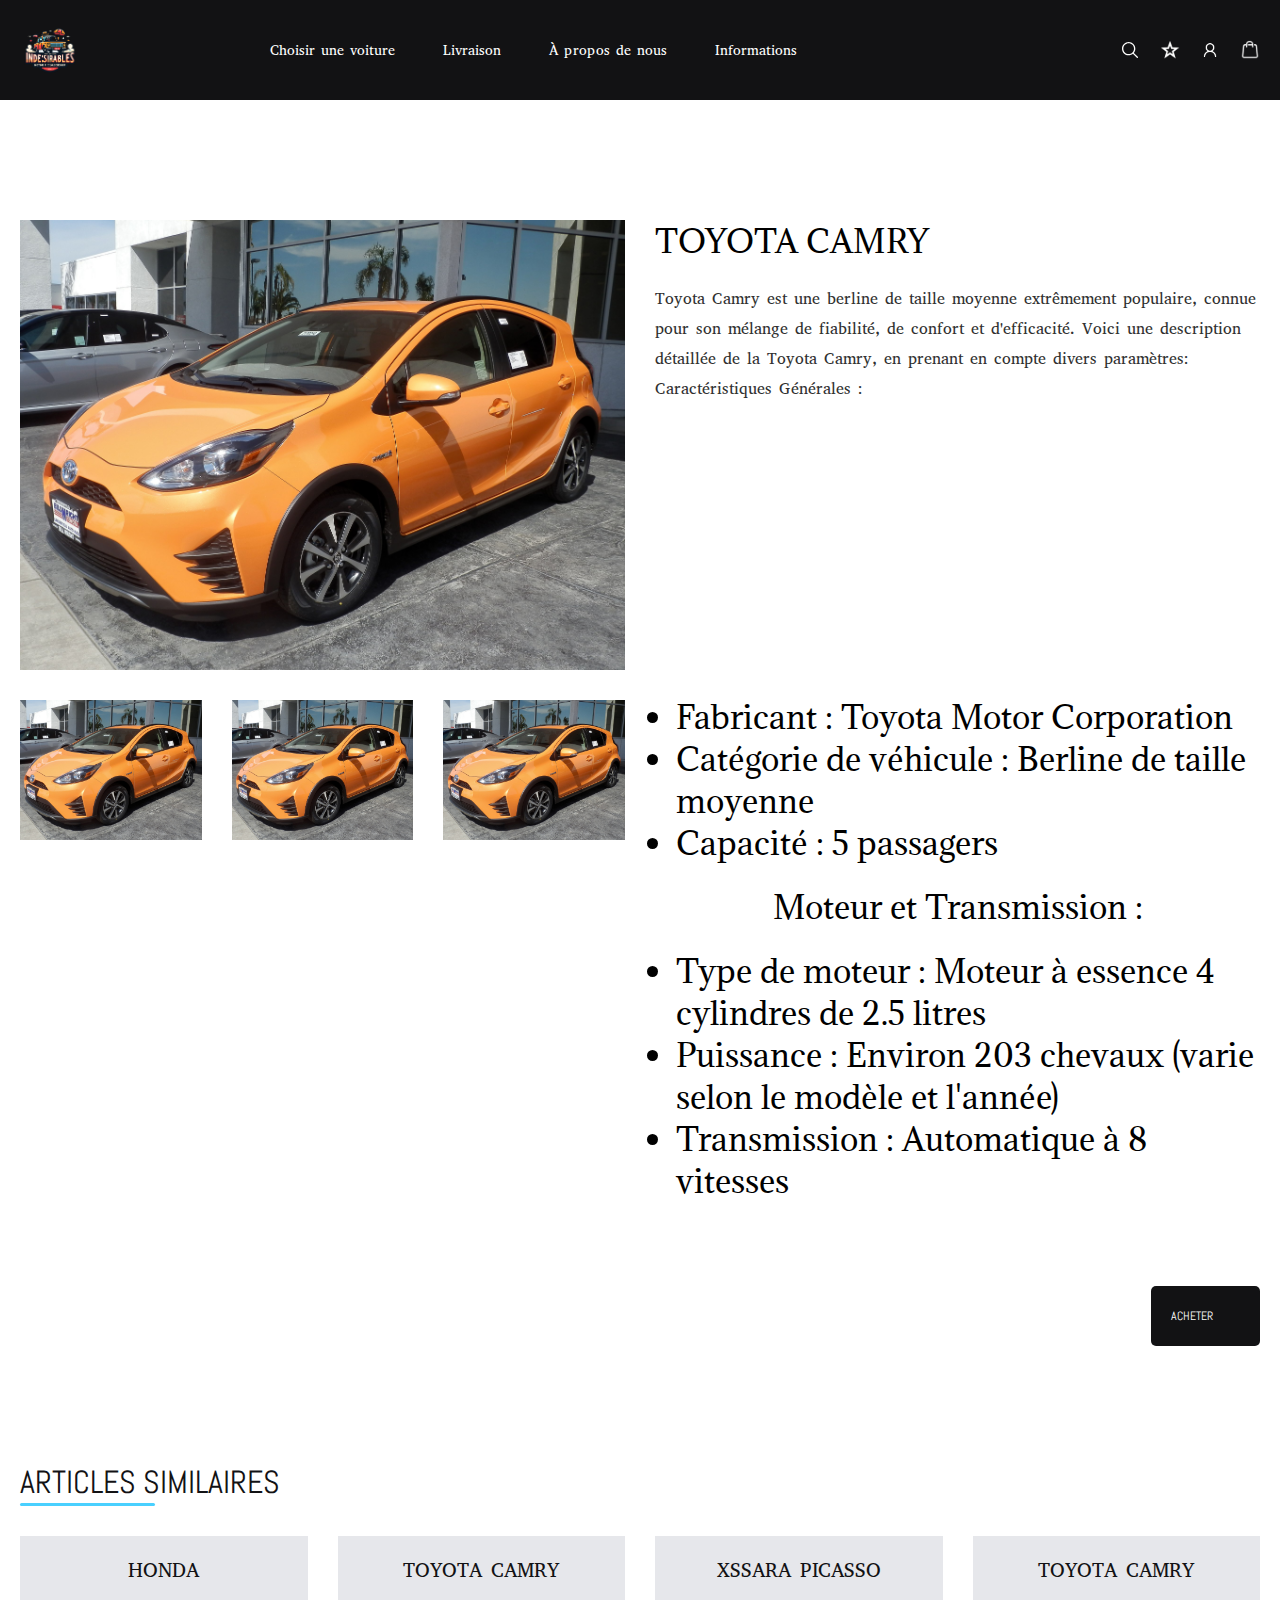
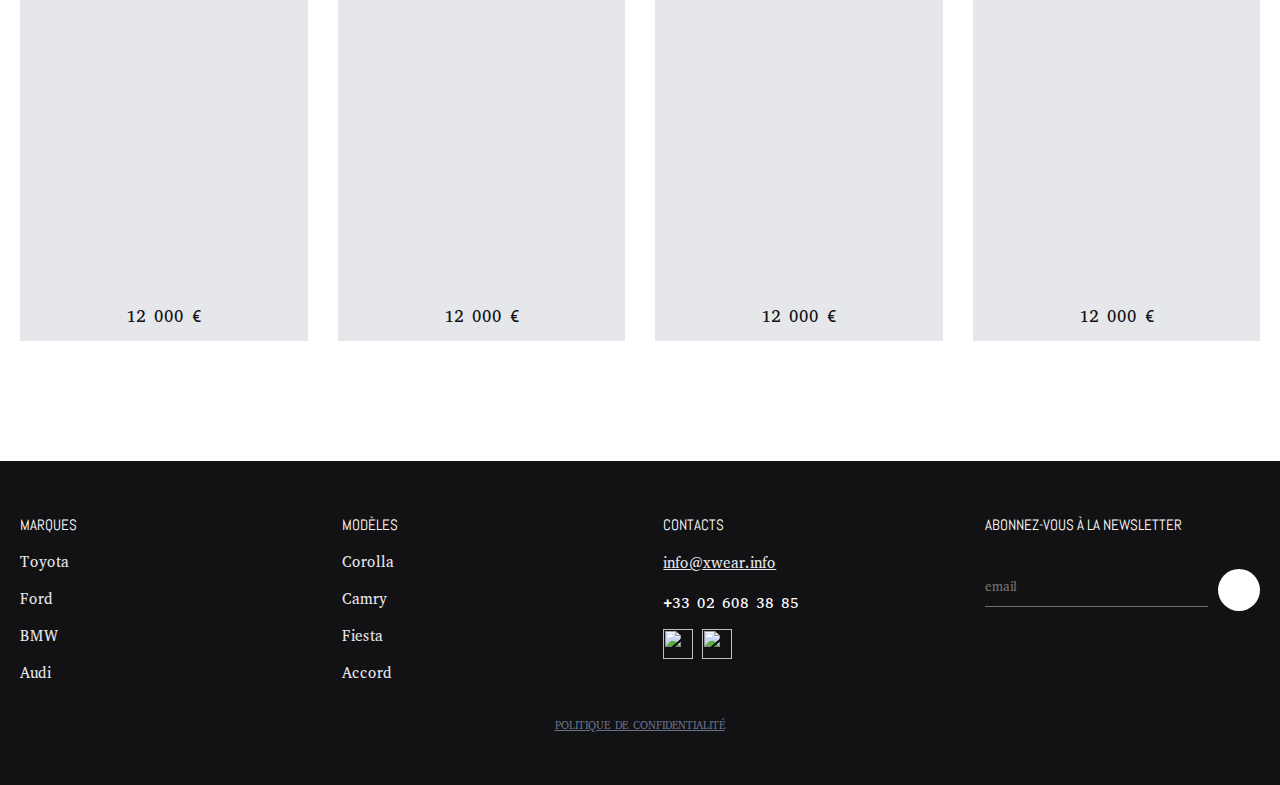
==== Toyota-Prius.html @ 7df51014 "add car cards" ====
<!DOCTYPE html>
    <html>
    <head>
    <meta charset="utf-8">
    <meta name="viewport" content="initial-scale=1, width=device-width">
    
    
<link rel="stylesheet" href="./global.css" />
<link rel="stylesheet"  href="./styles.css" />
    <link rel="stylesheet" href="https://fonts.googleapis.com/css2?family=Abyssinica SIL:wght@400&display=swap" />
<link rel="stylesheet" href="https://fonts.googleapis.com/css2?family=Adamina:wght@400&display=swap" />
<link rel="stylesheet" href="https://fonts.googleapis.com/css2?family=Abel:wght@400&display=swap" />
    
    
    
    </head>
    <body>
    
    <div class="page-detail">
      <header class="header">
        <img class="logo-icon" loading="lazy" alt="" src="images/logo.png">
        
        <div class="navigation-wrapper">
          <div class="navigation">
            <a class="marque">Choisir une voiture</a>
            <a class="livraison">Livraison</a>
            <a class="a-propos-de-container">
              <span class="span">à </span>propos de nous
            </a>
            <a class="informations">informations</a>
          </div>
        </div>
        <div class="icons-wrapper">
          <div class="icons">
            <img class="icon" loading="lazy" alt="" src="images/search.svg">
            
            <img class="icon1" alt="" src="images/star.png">
            
            <img class="icon2" alt="" src="images/user.png">
            
            <img class="icon3" alt="" src="images/bag.png">
            
          </div>
        </div>
      </header>
      <section class="content-wrapper">
        <div class="content">
          <div class="imgs">
            <img class="img-icon" loading="lazy" alt="" src="images/Toyota-Prius.jpg">
            
            <div class="more-imgs">
              <img class="img-icon1" alt="" src="images/Toyota-Prius.jpg">
              
              <img class="img-icon2" alt="" src="images/Toyota-Prius.jpg">
              
              <img class="img-icon3" alt="" src="images/Toyota-Prius.jpg">
              
            </div>
          </div>
          <div class="informations1">
            <div class="texts">
              <h1 class="toyota-camry">Toyota Camry</h1>
              <p class="toyota-camry-est-container">
                <span class="toyota-camry-est">Toyota Camry est une berline de taille moyenne extrêmement populaire, connue pour son mélange de fiabilité, de confort et d'efficacité. Voici une description détaillée de la Toyota Camry, en prenant en compte divers paramètres:</span>
                <span class="caractristiques-gnrales">Caractéristiques Générales :</span>
                <ul class="fabricant-toyota-motor-corpo">
                  <li class="fabricant-toyota">Fabricant : Toyota Motor Corporation</li>
                      <li class="catgorie-de-vhicule">Catégorie de véhicule : Berline de taille moyenne</li>
                          <li class="capacit-5">Capacité : 5 passagers</li>
                </ul>
                <span class="moteur-et-transmission">Moteur et Transmission :</span>
                <ul class="type-de-moteur-moteur-esse">
                  <li class="type-de-moteur">Type de moteur : Moteur à essence 4 cylindres de 2.5 litres</li>
                      <li class="puissance-environ">Puissance : Environ 203 chevaux (varie selon le modèle et l'année)</li>
                          <li>Transmission : Automatique à 8 vitesses</li>
                </ul>
              </p>
            </div>
            <div class="bouton">
              <div class="choisir-une-voiture">Acheter</div>
              <img class="icon4" alt="" src="./public/icon-4.svg">
              
            </div>
          </div>
        </div>
      </section>
      <section class="page-detail-inner">
        <div class="frame-parent">
          <div class="nos-voitures-parent">
            <h1 class="nos-voitures">articles similaires</h1>
            <div class="underline">
            </div>
          </div>
          <div class="line-1">
            <div class="car-card">
              <div class="toyota-camry1">HONDA</div>
              <img class="img-icon4" alt="" src="./public/img-4@2x.png">
              
              <div class="div">12 000 € </div>
            </div>
            <div class="car-card1">
              <div class="toyota-camry2"> Toyota Camry</div>
              <img class="img-icon5" alt="" src="./public/img-5@2x.png">
              
              <div class="div1">12 000 € </div>
            </div>
            <div class="car-card2">
              <div class="toyota-camry3">XSSARA PICASSO</div>
              <img class="img-icon6" alt="" src="./public/img-6@2x.png">
              
              <div class="div2">12 000 € </div>
            </div>
            <div class="car-card3">
              <div class="toyota-camry4"> Toyota Camry</div>
              <img class="img-icon7" alt="" src="./public/img-7@2x.png">
              
              <div class="div3">12 000 € </div>
            </div>
          </div>
        </div>
      </section>
      <footer class="footer">
        <div class="links">
          <div class="marques">
            <div class="marques1">Marques</div>
            <div class="toyota">Toyota</div>
            <div class="ford">Ford</div>
            <div class="bmw">BMW</div>
            <div class="audi">Audi</div>
          </div>
          <div class="modle">
            <div class="title">Modèles</div>
            <div class="corolla">Corolla</div>
            <div class="camry">Camry</div>
            <div class="fiesta">Fiesta</div>
            <div class="accord">Accord</div>
          </div>
          <div class="contacts">
            <div class="contacts1">contacts</div>
            <u class="infoxwearinfo">info@xwear.info</u>
            <div class="div4">+33 02 608 38 85</div>
            <div class="icons1">
              <img class="icon5" alt="" src="./public/icon-5.svg">
              
              <img class="icon6" alt="" src="./public/icon-6.svg">
              
            </div>
          </div>
          <div class="newsletter">
            <div class="abonnez-vous-la">Abonnez-vous à la newsletter</div>
            <div class="email-field">
              <div class="field-wrapper">
                <div class="field">
                  <input class="email" placeholder="email" type="text">
                  
                  <div class="underline1">
                  </div>
                </div>
              </div>
              <div class="button">
                <img class="icon7" alt="" src="./public/icon-7@2x.png">
                
              </div>
            </div>
          </div>
        </div>
        <div class="link-wrapper">
          <div class="link">
            <u class="politique-de-confidentialit">politique de confidentialité</u>
          </div>
        </div>
      </footer>
    </div>
    
    
    
    
    </body>
  </html>
---- global.css ----
body {
    margin: 0;
    line-height: normal;
  }
  
  :root {
    /* fonts */
    --font-abyssinica-sil: "Abyssinica SIL";
    --font-abel: Abel;
    --font-adamina: Adamina;
  
    /* font sizes */
    --font-size-mini: 15px;
    --font-size-base: 16px;
    --font-size-lg: 18px;
    --font-size-xl: 20px;
    --font-size-lgi: 19px;
    --font-size-sm: 14px;
  
    /* Colors */
    --white: #fff;
    --black: #121214;
    --grey: #67708a;
    --stroke: #e6e7eb;
    --blue: #49d0ff;
    --dark-gray: #303030;
  
    /* Gaps */
    --gap-11xl: 30px;
    --gap-xl: 20px;
    --gap-3xs: 10px;
    --gap-8xs: 5px;
    --gap-4xs: 9px;
    --gap-5xs: 8px;
    --gap-5xl: 24px;
  
    /* Paddings */
    --padding-xl: 20px;
    --padding-39xl: 58px;
    --padding-19xl: 38px;
    --padding-2xl: 21px;
  }
---- styles.css ----
.logo-icon {
    height: 60px;
    width: 71px;
    position: relative;
  }
  .livraison,
  .marque {
    text-decoration: none;
    position: relative;
    color: inherit;
    display: inline-block;
  }
  .marque {
    min-width: 124px;
    white-space: nowrap;
  }
  .livraison {
    text-transform: capitalize;
    min-width: 58px;
  }
  .span {
    text-transform: uppercase;
  }
  .a-propos-de-container,
  .informations {
    text-decoration: none;
    position: relative;
    color: inherit;
    display: inline-block;
  }
  .a-propos-de-container {
    min-width: 115px;
    white-space: nowrap;
  }
  .informations {
    text-transform: capitalize;
    min-width: 80px;
  }
  .navigation,
  .navigation-wrapper {
    display: flex;
    align-items: flex-start;
    justify-content: flex-start;
  }
  .navigation {
    align-self: stretch;
    flex-direction: row;
    gap: 48px;
  }
  .navigation-wrapper {
    width: 913px;
    flex-direction: column;
    padding: var(--padding-2xl) 0 0;
    box-sizing: border-box;
    max-width: 100%;
  }
  .icon,
  .icon1,
  .icon2,
  .icon3 {
    height: 20px;
    width: 20px;
    position: relative;
    overflow: hidden;
    flex-shrink: 0;
    min-height: 20px;
  }
  .header,
  .icons,
  .icons-wrapper {
    display: flex;
    align-items: flex-start;
  }
  .icons {
    align-self: stretch;
    flex-direction: row;
    justify-content: space-between;
    gap: var(--gap-xl);
  }
  .header,
  .icons-wrapper {
    box-sizing: border-box;
  }
  .icons-wrapper {
    width: 176px;
    flex-direction: column;
    justify-content: flex-start;
    padding: var(--padding-xl) 0 0;
  }
  .header {
    align-self: stretch;
    background-color: var(--black);
    overflow: hidden;
    flex-direction: row;
    justify-content: center;
    padding: var(--padding-xl);
    gap: 190px;
    top: 0;
    z-index: 99;
    position: sticky;
    max-width: 100%;
    text-align: left;
    font-size: var(--font-size-sm);
    color: var(--white);
    font-family: var(--font-abyssinica-sil);
  }
  .img-icon,
  .img-icon1,
  .img-icon2,
  .img-icon3 {
    align-self: stretch;
    position: relative;
    max-width: 100%;
    overflow: hidden;
    object-fit: cover;
  }
  .img-icon {
    height: 450px;
    flex-shrink: 0;
  }
  .img-icon1,
  .img-icon2,
  .img-icon3 {
    flex: 1;
    max-height: 100%;
    min-width: 151px;
    min-height: 140px;
  }
  .imgs,
  .more-imgs {
    display: flex;
    justify-content: flex-start;
    gap: var(--gap-11xl);
  }
  .more-imgs {
    align-self: stretch;
    flex-direction: row;
    align-items: flex-start;
  }
  .imgs {
    flex: 1;
    flex-direction: column;
    align-items: center;
    min-width: 433px;
    max-width: 100%;
  }
  .toyota-camry {
    margin: 0;
    align-self: stretch;
    position: relative;
    font-size: inherit;
    line-height: 42px;
    text-transform: uppercase;
    font-weight: 400;
    font-family: inherit;
  }
  .caractristiques-gnrales,
  .toyota-camry-est {
    display: block;
  }
  .capacit-5,
  .catgorie-de-vhicule,
  .fabricant-toyota {
    margin-bottom: 0;
  }
  .fabricant-toyota-motor-corpo {
    margin: 0;
    font-family: inherit;
    font-size: inherit;
    padding-left: var(--padding-2xl);
  }
  .moteur-et-transmission {
    display: block;
  }
  .puissance-environ,
  .type-de-moteur {
    margin-bottom: 0;
  }
  .type-de-moteur-moteur-esse {
    margin: 0;
    font-family: inherit;
    font-size: inherit;
    padding-left: var(--padding-2xl);
  }
  .toyota-camry-est-container {
    margin: 0;
    align-self: stretch;
    height: 390px;
    position: relative;
    font-size: var(--font-size-base);
    line-height: 30px;
    font-family: var(--font-abyssinica-sil);
    color: var(--dark-gray);
    display: inline-block;
  }
  .texts {
    align-self: stretch;
    display: flex;
    flex-direction: column;
    align-items: center;
    justify-content: flex-start;
    gap: 22px;
  }
  .choisir-une-voiture {
    position: relative;
    line-height: 20px;
    text-transform: uppercase;
    display: inline-block;
    min-width: 43px;
  }
  .icon4 {
    height: 9.6px;
    width: 5.6px;
    position: relative;
    object-fit: contain;
  }
  .bouton {
    border-radius: 5px;
    background-color: var(--black);
    display: flex;
    flex-direction: row;
    align-items: center;
    justify-content: center;
    padding: var(--padding-xl);
    gap: var(--gap-xl);
    font-size: 12px;
    color: var(--white);
    font-family: var(--font-abel);
  }
  .informations1 {
    flex: 1;
    display: flex;
    flex-direction: column;
    align-items: flex-end;
    justify-content: space-between;
    min-width: 433px;
    min-height: 620px;
    max-width: 100%;
  }
  .content,
  .content-wrapper {
    display: flex;
    flex-direction: row;
    align-items: flex-start;
    justify-content: center;
    max-width: 100%;
  }
  .content {
    width: 1362px;
    gap: var(--gap-11xl);
  }
  .content-wrapper {
    align-self: stretch;
    padding: 0 var(--padding-xl);
    box-sizing: border-box;
    text-align: left;
    font-size: 31px;
    color: #000;
    font-family: var(--font-adamina);
  }
  .nos-voitures {
    margin: 0;
    position: relative;
    font-size: inherit;
    line-height: 32px;
    text-transform: uppercase;
    font-weight: 400;
    font-family: inherit;
  }
  .underline {
    width: 135px;
    height: 3px;
    position: relative;
    border-radius: 4px;
    background-color: var(--blue);
  }
  .nos-voitures-parent {
    display: flex;
    flex-direction: column;
    align-items: flex-start;
    justify-content: flex-start;
    gap: var(--gap-8xs);
    flex-shrink: 0;
    debug_commit: bf4bc93;
  }
  .toyota-camry1 {
    height: 70px;
    line-height: 28px;
    text-transform: uppercase;
    display: flex;
    align-items: center;
    justify-content: center;
  }
  .div,
  .img-icon4,
  .toyota-camry1 {
    align-self: stretch;
    position: relative;
    flex-shrink: 0;
  }
  .img-icon4 {
    height: 268.8px;
    max-width: 100%;
    overflow: hidden;
    object-fit: cover;
  }
  .div {
    height: 50px;
    font-size: var(--font-size-lg);
    line-height: 28px;
    text-transform: uppercase;
    display: flex;
    align-items: center;
    justify-content: center;
    white-space: nowrap;
  }
  .car-card {
    height: 404.8px;
    background-color: var(--stroke);
    display: flex;
    flex-direction: column;
    align-items: flex-start;
    justify-content: flex-start;
    padding: 0 0 var(--padding-39xl);
    box-sizing: border-box;
    gap: var(--gap-5xs);
  }
  .toyota-camry2 {
    height: 70px;
    line-height: 28px;
    text-transform: uppercase;
    display: flex;
    align-items: center;
    justify-content: center;
  }
  .div1,
  .img-icon5,
  .toyota-camry2 {
    align-self: stretch;
    position: relative;
    flex-shrink: 0;
  }
  .img-icon5 {
    height: 268.8px;
    max-width: 100%;
    overflow: hidden;
    object-fit: cover;
  }
  .div1 {
    height: 50px;
    font-size: var(--font-size-lg);
    line-height: 28px;
    text-transform: uppercase;
    display: flex;
    align-items: center;
    justify-content: center;
    white-space: nowrap;
  }
  .car-card1 {
    height: 404.8px;
    background-color: var(--stroke);
    display: flex;
    flex-direction: column;
    align-items: flex-start;
    justify-content: flex-start;
    padding: 0 0 var(--padding-39xl);
    box-sizing: border-box;
    gap: var(--gap-5xs);
  }
  .toyota-camry3 {
    height: 70px;
    line-height: 28px;
    text-transform: uppercase;
    display: flex;
    align-items: center;
    justify-content: center;
  }
  .div2,
  .img-icon6,
  .toyota-camry3 {
    align-self: stretch;
    position: relative;
    flex-shrink: 0;
  }
  .img-icon6 {
    height: 268.8px;
    max-width: 100%;
    overflow: hidden;
    object-fit: cover;
  }
  .div2 {
    height: 50px;
    font-size: var(--font-size-lg);
    line-height: 28px;
    text-transform: uppercase;
    display: flex;
    align-items: center;
    justify-content: center;
    white-space: nowrap;
  }
  .car-card2 {
    height: 404.8px;
    background-color: var(--stroke);
    display: flex;
    flex-direction: column;
    align-items: flex-start;
    justify-content: flex-start;
    padding: 0 0 var(--padding-39xl);
    box-sizing: border-box;
    gap: var(--gap-5xs);
  }
  .toyota-camry4 {
    height: 70px;
    line-height: 28px;
    text-transform: uppercase;
    display: flex;
    align-items: center;
    justify-content: center;
  }
  .div3,
  .img-icon7,
  .toyota-camry4 {
    align-self: stretch;
    position: relative;
    flex-shrink: 0;
  }
  .img-icon7 {
    height: 268.8px;
    max-width: 100%;
    overflow: hidden;
    object-fit: cover;
  }
  .div3 {
    height: 50px;
    font-size: var(--font-size-lg);
    line-height: 28px;
    text-transform: uppercase;
    display: flex;
    align-items: center;
    justify-content: center;
    white-space: nowrap;
  }
  .car-card3,
  .line-1 {
    align-items: flex-start;
    justify-content: flex-start;
  }
  .car-card3 {
    height: 404.8px;
    background-color: var(--stroke);
    display: flex;
    flex-direction: column;
    padding: 0 0 var(--padding-39xl);
    box-sizing: border-box;
    gap: var(--gap-5xs);
  }
  .line-1 {
    align-self: stretch;
    display: grid;
    flex-direction: row;
    gap: var(--gap-11xl);
    flex-shrink: 0;
    debug_commit: bf4bc93;
    grid-template-columns: repeat(4, minmax(238px, 1fr));
    text-align: center;
    font-size: var(--font-size-xl);
    font-family: var(--font-abyssinica-sil);
  }
  .frame-parent,
  .page-detail-inner {
    display: flex;
    align-items: flex-start;
    max-width: 100%;
  }
  .frame-parent {
    width: 1362px;
    flex-direction: column;
    justify-content: flex-start;
    gap: var(--gap-11xl);
  }
  .page-detail-inner {
    align-self: stretch;
    flex-direction: row;
    justify-content: center;
    padding: 0 var(--padding-xl);
    box-sizing: border-box;
    text-align: left;
    font-size: 32px;
    color: var(--black);
    font-family: var(--font-abel);
  }
  .audi,
  .bmw,
  .ford,
  .marques1,
  .toyota {
    position: relative;
    line-height: 28px;
    display: inline-block;
  }
  .marques1 {
    text-transform: uppercase;
    font-family: var(--font-abel);
    color: var(--white);
    min-width: 57px;
  }
  .audi,
  .bmw,
  .ford,
  .toyota {
    min-width: 46px;
  }
  .audi,
  .bmw,
  .ford {
    min-width: 31px;
  }
  .audi,
  .bmw {
    min-width: 37px;
  }
  .audi {
    min-width: 32px;
  }
  .marques {
    width: 275px;
    display: flex;
    flex-direction: column;
    align-items: flex-start;
    justify-content: flex-start;
    gap: var(--gap-4xs);
  }
  .accord,
  .camry,
  .corolla,
  .fiesta,
  .title {
    position: relative;
    line-height: 28px;
    display: inline-block;
  }
  .title {
    text-transform: uppercase;
    font-family: var(--font-abel);
    color: var(--white);
    min-width: 56px;
  }
  .accord,
  .camry,
  .corolla,
  .fiesta {
    min-width: 49px;
  }
  .accord,
  .camry,
  .fiesta {
    min-width: 44px;
  }
  .accord,
  .fiesta {
    min-width: 39px;
  }
  .accord {
    min-width: 47px;
  }
  .modle {
    width: 275px;
    display: flex;
    flex-direction: column;
    align-items: flex-start;
    justify-content: flex-start;
    gap: var(--gap-4xs);
  }
  .contacts1 {
    position: relative;
    line-height: 28px;
    text-transform: uppercase;
    font-family: var(--font-abel);
    display: inline-block;
    min-width: 60px;
  }
  .div4,
  .infoxwearinfo {
    position: relative;
    white-space: nowrap;
  }
  .infoxwearinfo {
    text-decoration: underline;
    line-height: 28px;
    color: var(--stroke);
    display: inline-block;
    min-width: 112px;
  }
  .div4 {
    font-size: var(--font-size-base);
    line-height: 32px;
  }
  .icon5,
  .icon6 {
    height: 30px;
    width: 30px;
    position: relative;
    min-height: 30px;
  }
  .contacts,
  .icons1 {
    display: flex;
    flex-direction: row;
    align-items: flex-start;
    justify-content: flex-start;
    gap: var(--gap-4xs);
  }
  .contacts {
    width: 275px;
    flex-direction: column;
    gap: var(--gap-3xs);
    color: var(--white);
  }
  .abonnez-vous-la {
    position: relative;
    line-height: 28px;
    text-transform: uppercase;
  }
  .email,
  .underline1 {
    align-self: stretch;
    position: relative;
  }
  .email {
    width: 100%;
    border: 0;
    outline: 0;
    font-family: var(--font-abyssinica-sil);
    font-size: 13px;
    background-color: transparent;
    height: 28px;
    line-height: 28px;
    color: rgba(255, 255, 255, 0.6);
    text-align: left;
    display: inline-block;
    min-width: 134px;
    padding: 0;
  }
  .underline1 {
    height: 1px;
    background-color: rgba(255, 255, 255, 0.4);
  }
  .field,
  .field-wrapper {
    display: flex;
    flex-direction: column;
    align-items: flex-start;
    justify-content: flex-start;
  }
  .field {
    align-self: stretch;
    gap: var(--gap-8xs);
  }
  .field-wrapper {
    flex: 1;
    padding: 4px 0 0;
  }
  .icon7 {
    height: 14px;
    width: 14px;
    position: relative;
    overflow: hidden;
    flex-shrink: 0;
    object-fit: contain;
  }
  .button {
    height: 42px;
    width: 42px;
    border-radius: 50px;
    background-color: var(--white);
    display: flex;
    flex-direction: row;
    align-items: center;
    justify-content: center;
    padding: 14px;
    box-sizing: border-box;
  }
  .email-field {
    align-self: stretch;
    flex-direction: row;
    justify-content: flex-start;
    gap: var(--gap-3xs);
  }
  .email-field,
  .links,
  .newsletter {
    display: flex;
    align-items: flex-start;
  }
  .newsletter {
    width: 275px;
    flex-direction: column;
    justify-content: flex-start;
    gap: var(--gap-11xl);
    color: var(--white);
    font-family: var(--font-abel);
  }
  .links {
    width: 1362px;
    flex-direction: row;
    justify-content: space-between;
    gap: var(--gap-xl);
    max-width: 100%;
  }
  .politique-de-confidentialit {
    position: relative;
    text-decoration: underline;
    line-height: 18px;
    text-transform: uppercase;
  }
  .link,
  .link-wrapper {
    display: flex;
    flex-direction: row;
    align-items: flex-start;
    justify-content: flex-start;
  }
  .link-wrapper {
    width: 1362px;
    justify-content: center;
    padding: 0 1px 0 0;
    box-sizing: border-box;
    max-width: 100%;
    font-size: 11px;
    color: var(--grey);
  }
  .footer,
  .page-detail {
    overflow: hidden;
    display: flex;
    flex-direction: column;
    justify-content: flex-start;
  }
  .footer {
    align-self: stretch;
    background-color: var(--black);
    align-items: center;
    padding: 50px var(--padding-xl);
    box-sizing: border-box;
    gap: var(--gap-11xl);
    max-width: 100%;
    text-align: left;
    font-size: var(--font-size-mini);
    color: var(--stroke);
    font-family: var(--font-abyssinica-sil);
  }
  .page-detail {
    width: 100%;
    position: relative;
    background-color: var(--white);
    align-items: flex-start;
    gap: 120px;
    line-height: normal;
    letter-spacing: normal;
  }
  @media screen and (max-width: 1200px) {
    .navigation {
      display: none;
    }
    .navigation-wrapper {
      width: 0;
    }
    .header {
      gap: 95px;
    }
    .informations1 {
      min-height: auto;
    }
    .content,
    .links {
      flex-wrap: wrap;
    }
    .links {
      justify-content: center;
    }
  }
  @media screen and (max-width: 1050px) {
    .toyota-camry {
      font-size: 25px;
      line-height: 34px;
    }
    .nos-voitures {
      font-size: 26px;
      line-height: 26px;
    }
    .line-1 {
      justify-content: center;
      grid-template-columns: repeat(2, minmax(238px, 413px));
    }
    .page-detail {
      gap: 60px;
    }
  }
  @media screen and (max-width: 750px) {
    .navigation {
      gap: var(--gap-5xl);
    }
    .header {
      gap: 47px;
    }
    .more-imgs {
      flex-wrap: wrap;
    }
    .imgs,
    .informations1 {
      min-width: 100%;
    }
    .line-1 {
      grid-template-columns: minmax(238px, 1fr);
    }
    .page-detail {
      gap: var(--gap-11xl);
    }
  }
  @media screen and (max-width: 450px) {
    .header {
      gap: var(--gap-5xl);
    }
    .nos-voitures,
    .toyota-camry {
      font-size: var(--font-size-lgi);
      line-height: 25px;
    }
    .nos-voitures {
      line-height: 19px;
    }
    .toyota-camry1 {
      font-size: var(--font-size-base);
      line-height: 22px;
    }
    .car-card {
      padding-bottom: var(--padding-19xl);
      box-sizing: border-box;
    }
    .toyota-camry2 {
      font-size: var(--font-size-base);
      line-height: 22px;
    }
    .car-card1 {
      padding-bottom: var(--padding-19xl);
      box-sizing: border-box;
    }
    .toyota-camry3 {
      font-size: var(--font-size-base);
      line-height: 22px;
    }
    .car-card2 {
      padding-bottom: var(--padding-19xl);
      box-sizing: border-box;
    }
    .toyota-camry4 {
      font-size: var(--font-size-base);
      line-height: 22px;
    }
    .car-card3 {
      padding-bottom: var(--padding-19xl);
      box-sizing: border-box;
    }
  }
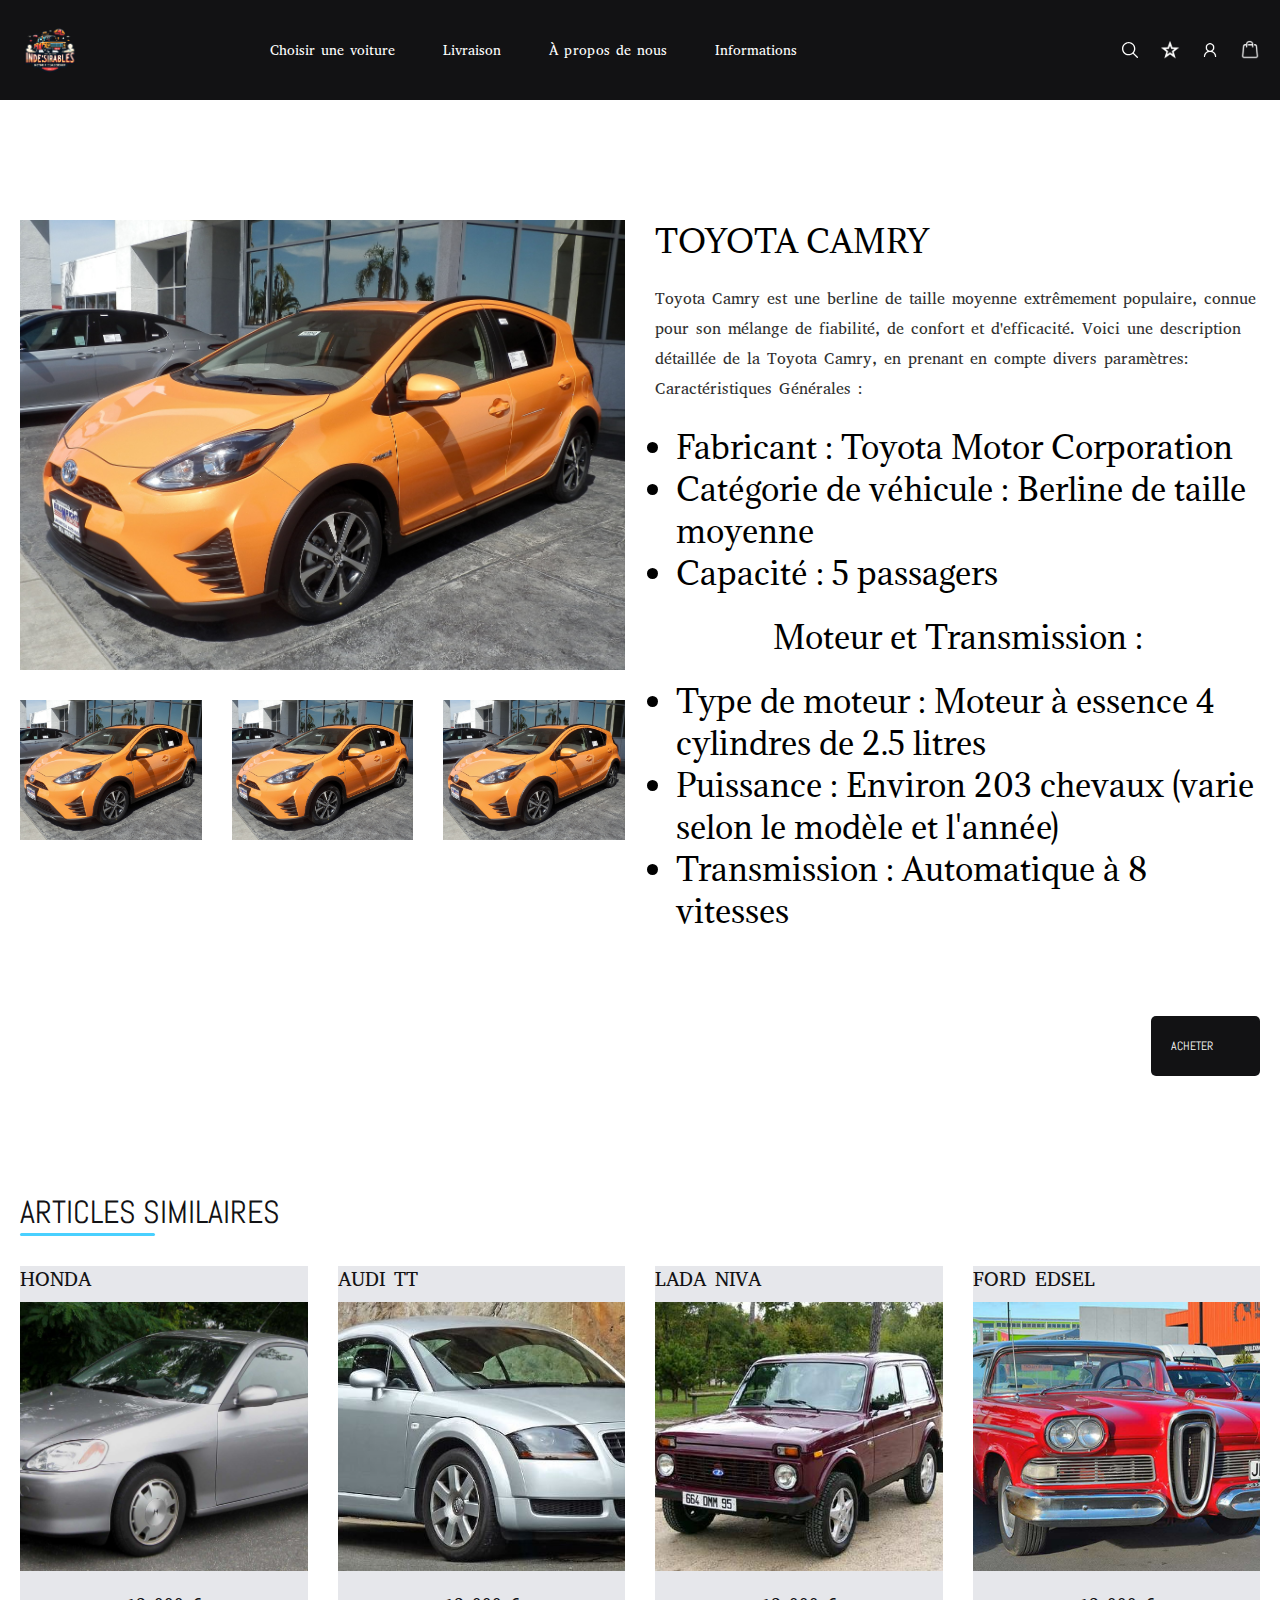
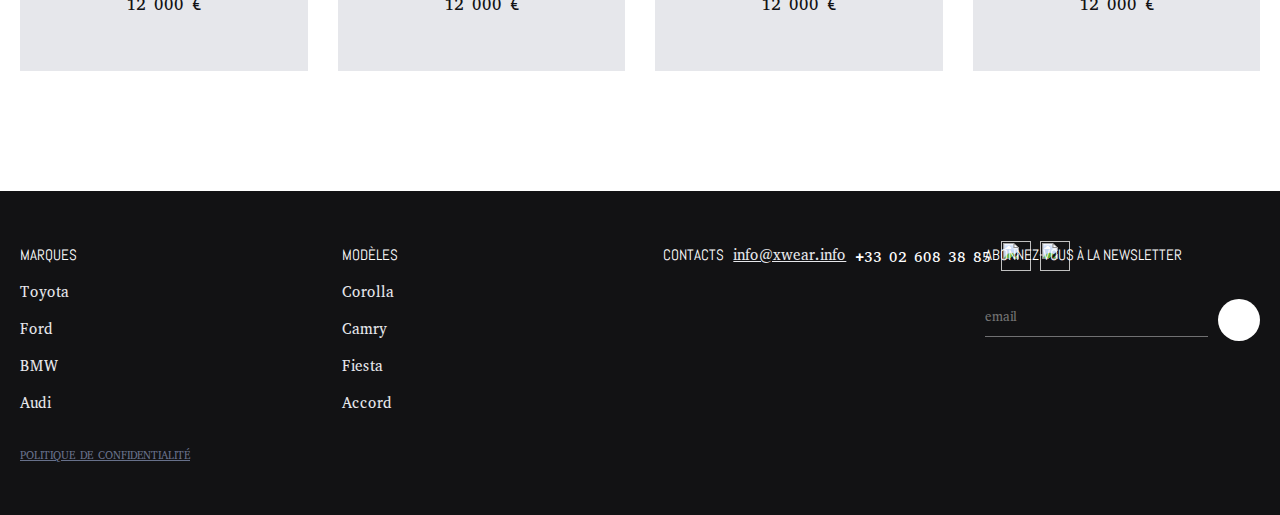
==== commit 96af527e: "syple css" ====
--- a/Toyota-Prius.html
+++ b/Toyota-Prius.html
@@ -5,7 +5,6 @@
     <meta name="viewport" content="initial-scale=1, width=device-width">
     
     
-<link rel="stylesheet" href="./global.css" />
 <link rel="stylesheet"  href="./styles.css" />
     <link rel="stylesheet" href="https://fonts.googleapis.com/css2?family=Abyssinica SIL:wght@400&display=swap" />
 <link rel="stylesheet" href="https://fonts.googleapis.com/css2?family=Adamina:wght@400&display=swap" />
@@ -94,25 +93,25 @@
           <div class="line-1">
             <div class="car-card">
               <div class="toyota-camry1">HONDA</div>
-              <img class="img-icon4" alt="" src="./public/img-4@2x.png">
+              <img class="img-icon4" alt="" src="./images/Honda Insight .jpg">
               
               <div class="div">12 000 € </div>
             </div>
             <div class="car-card1">
-              <div class="toyota-camry2"> Toyota Camry</div>
-              <img class="img-icon5" alt="" src="./public/img-5@2x.png">
+              <div class="toyota-camry2"> Audi TT</div>
+              <img class="img-icon5" alt="" src="./images/Audi-TT.jpg">
               
               <div class="div1">12 000 € </div>
             </div>
             <div class="car-card2">
-              <div class="toyota-camry3">XSSARA PICASSO</div>
-              <img class="img-icon6" alt="" src="./public/img-6@2x.png">
+              <div class="toyota-camry3">Lada Niva</div>
+              <img class="img-icon6" alt="" src="./images/Lada-Niva.jpg">
               
               <div class="div2">12 000 € </div>
             </div>
             <div class="car-card3">
-              <div class="toyota-camry4"> Toyota Camry</div>
-              <img class="img-icon7" alt="" src="./public/img-7@2x.png">
+              <div class="toyota-camry4">Ford Edsel</div>
+              <img class="img-icon7" alt="" src="./images/Ford-Edsel.jpg">
               
               <div class="div3">12 000 € </div>
             </div>
--- a/styles.css
+++ b/styles.css
@@ -1,865 +1,863 @@
+/* Global Styles */
+body {
+  margin: 0;
+  line-height: normal;
+}
+
+:root {
+  /* Fonts */
+  --font-abyssinica-sil: "Abyssinica SIL";
+  --font-abel: Abel;
+  --font-adamina: Adamina;
+
+  /* Font Sizes */
+  --font-size-mini: 15px;
+  --font-size-base: 16px;
+  --font-size-lg: 18px;
+  --font-size-xl: 20px;
+  --font-size-lgi: 19px;
+  --font-size-sm: 14px;
+
+  /* Colors */
+  --white: #fff;
+  --black: #121214;
+  --grey: #67708a;
+  --stroke: #e6e7eb;
+  --blue: #49d0ff;
+  --dark-gray: #303030;
+
+  /* Gaps */
+  --gap-11xl: 30px;
+  --gap-xl: 20px;
+  --gap-3xs: 10px;
+  --gap-8xs: 5px;
+  --gap-4xs: 9px;
+  --gap-5xs: 8px;
+  --gap-5xl: 24px;
+
+  /* Paddings */
+  --padding-xl: 20px;
+  --padding-39xl: 58px;
+  --padding-19xl: 38px;
+  --padding-2xl: 21px;
+}
+
+/* Header Styles */
+.header {
+  align-self: stretch;
+  background-color: var(--black);
+  overflow: hidden;
+  flex-direction: row;
+  justify-content: center;
+  padding: var(--padding-xl);
+  gap: 190px;
+  top: 0;
+  z-index: 99;
+  position: sticky;
+  max-width: 100%;
+  text-align: left;
+  font-size: var(--font-size-sm);
+  color: var(--white);
+  font-family: var(--font-abyssinica-sil);
+  display: flex;
+  align-items: flex-start;
+  box-sizing: border-box;
+}
+
 .logo-icon {
-    height: 60px;
-    width: 71px;
-    position: relative;
-  }
-  .livraison,
-  .marque {
-    text-decoration: none;
-    position: relative;
-    color: inherit;
-    display: inline-block;
-  }
-  .marque {
-    min-width: 124px;
-    white-space: nowrap;
-  }
-  .livraison {
-    text-transform: capitalize;
-    min-width: 58px;
-  }
-  .span {
-    text-transform: uppercase;
-  }
-  .a-propos-de-container,
-  .informations {
-    text-decoration: none;
-    position: relative;
-    color: inherit;
-    display: inline-block;
-  }
-  .a-propos-de-container {
-    min-width: 115px;
-    white-space: nowrap;
-  }
-  .informations {
-    text-transform: capitalize;
-    min-width: 80px;
-  }
-  .navigation,
+  height: 60px;
+  width: 71px;
+  position: relative;
+}
+
+.navigation-wrapper {
+  width: 913px;
+  flex-direction: column;
+  padding: var(--padding-2xl) 0 0;
+  box-sizing: border-box;
+  max-width: 100%;
+  display: flex;
+  align-items: flex-start;
+  justify-content: flex-start;
+}
+
+.navigation {
+  align-self: stretch;
+  flex-direction: row;
+  gap: 48px;
+  display: flex;
+  align-items: flex-start;
+  justify-content: flex-start;
+}
+
+.marque {
+  min-width: 124px;
+  white-space: nowrap;
+  text-decoration: none;
+  position: relative;
+  color: inherit;
+  display: inline-block;
+}
+
+.livraison {
+  text-transform: capitalize;
+  min-width: 58px;
+  text-decoration: none;
+  position: relative;
+  color: inherit;
+  display: inline-block;
+}
+
+.span {
+  text-transform: uppercase;
+}
+
+.a-propos-de-container {
+  min-width: 115px;
+  white-space: nowrap;
+  text-decoration: none;
+  position: relative;
+  color: inherit;
+  display: inline-block;
+}
+
+.informations {
+  text-transform: capitalize;
+  min-width: 80px;
+  text-decoration: none;
+  position: relative;
+  color: inherit;
+  display: inline-block;
+}
+
+.icons-wrapper {
+  width: 176px;
+  flex-direction: column;
+  justify-content: flex-start;
+  padding: var(--padding-xl) 0 0;
+  display: flex;
+  align-items: flex-start;
+  box-sizing: border-box;
+}
+
+.icons {
+  align-self: stretch;
+  flex-direction: row;
+  justify-content: space-between;
+  gap: var(--gap-xl);
+  display: flex;
+  align-items: flex-start;
+}
+
+.icon,
+.icon1,
+.icon2,
+.icon3 {
+  height: 20px;
+  width: 20px;
+  position: relative;
+  overflow: hidden;
+  flex-shrink: 0;
+  min-height: 20px;
+}
+
+/* Content Styles */
+.content-wrapper {
+  align-self: stretch;
+  padding: 0 var(--padding-xl);
+  box-sizing: border-box;
+  text-align: left;
+  font-size: 31px;
+  color: #000;
+  font-family: var(--font-adamina);
+  display: flex;
+  flex-direction: row;
+  align-items: flex-start;
+  justify-content: center;
+  max-width: 100%;
+}
+
+.content {
+  width: 1362px;
+  gap: var(--gap-11xl);
+  display: flex;
+  flex-direction: row;
+  align-items: flex-start;
+  justify-content: center;
+}
+
+.imgs {
+  flex: 1;
+  flex-direction: column;
+  align-items: center;
+  min-width: 433px;
+  max-width: 100%;
+  display: flex;
+  justify-content: flex-start;
+  gap: var(--gap-11xl);
+}
+
+.img-icon {
+  height: 450px;
+  flex-shrink: 0;
+  align-self: stretch;
+  position: relative;
+  max-width: 100%;
+  overflow: hidden;
+  object-fit: cover;
+}
+
+.more-imgs {
+  align-self: stretch;
+  flex-direction: row;
+  align-items: flex-start;
+  display: flex;
+  justify-content: flex-start;
+  gap: var(--gap-11xl);
+}
+
+.img-icon1,
+.img-icon2,
+.img-icon3 {
+  flex: 1;
+  max-height: 100%;
+  min-width: 151px;
+  min-height: 140px;
+  align-self: stretch;
+  position: relative;
+  max-width: 100%;
+  overflow: hidden;
+  object-fit: cover;
+}
+
+.informations1 {
+  flex: 1;
+  display: flex;
+  flex-direction: column;
+  align-items: flex-end;
+  justify-content: space-between;
+  min-width: 433px;
+  min-height: 620px;
+  max-width: 100%;
+}
+
+.texts {
+  align-self: stretch;
+  display: flex;
+  flex-direction: column;
+  align-items: center;
+  justify-content: flex-start;
+  gap: 22px;
+}
+
+.toyota-camry {
+  margin: 0;
+  align-self: stretch;
+  position: relative;
+  font-size: inherit;
+  line-height: 42px;
+  text-transform: uppercase;
+  font-weight: 400;
+  font-family: inherit;
+}
+
+.toyota-camry-est-container {
+  margin: 0;
+  align-self: stretch;
+  max-height: 120px;
+  position: relative;
+  font-size: var(--font-size-base);
+  line-height: 30px;
+  font-family: var(--font-abyssinica-sil);
+  color: var(--dark-gray);
+  display: inline-block;
+}
+
+.toyota-camry-est,
+.caractristiques-gnrales,
+.moteur-et-transmission {
+  display: block;
+}
+
+.fabricant-toyota-motor-corpo,
+.type-de-moteur-moteur-esse {
+  margin: 0;
+  font-family: inherit;
+  font-size: inherit;
+  padding-left: var(--padding-2xl);
+}
+
+.fabricant-toyota,
+.catgorie-de-vhicule,
+.capacit-5,
+.puissance-environ,
+.type-de-moteur {
+  margin-bottom: 0;
+}
+
+.bouton {
+  border-radius: 5px;
+  background-color: var(--black);
+  display: flex;
+  flex-direction: row;
+  align-items: center;
+  justify-content: center;
+  padding: var(--padding-xl);
+  gap: var(--gap-xl);
+  font-size: 12px;
+  color: var(--white);
+  font-family: var(--font-abel);
+}
+
+.choisir-une-voiture {
+  position: relative;
+  line-height: 20px;
+  text-transform: uppercase;
+  display: inline-block;
+  min-width: 43px;
+}
+
+.icon4 {
+  height: 9.6px;
+  width: 5.6px;
+  position: relative;
+  object-fit: contain;
+}
+
+/* Similar Articles Styles */
+.page-detail-inner {
+  align-self: stretch;
+  flex-direction: row;
+  justify-content: center;
+  padding: 0 var(--padding-xl);
+  box-sizing: border-box;
+  text-align: left;
+  font-size: 32px;
+  color: var(--black);
+  font-family: var(--font-abel);
+  display: flex;
+  align-items: flex-start;
+  max-width: 100%;
+}
+
+.frame-parent {
+  width: 1362px;
+  flex-direction: column;
+  justify-content: flex-start;
+  gap: var(--gap-11xl);
+  display: flex;
+  align-items: flex-start;
+  max-width: 100%;
+}
+
+.nos-voitures-parent {
+  display: flex;
+  flex-direction: column;
+  align-items: flex-start;
+  justify-content: flex-start;
+  gap: var(--gap-8xs);
+  flex-shrink: 0;
+}
+
+.nos-voitures {
+  margin: 0;
+  position: relative;
+  font-size: inherit;
+  line-height: 32px;
+  text-transform: uppercase;
+  font-weight: 400;
+  font-family: inherit;
+}
+
+.underline {
+  width: 135px;
+  height: 3px;
+  position: relative;
+  border-radius: 4px;
+  background-color: var(--blue);
+}
+
+.line-1 {
+  align-self: stretch;
+  display: grid;
+  flex-direction: row;
+  gap: var(--gap-11xl);
+  flex-shrink: 0;
+  grid-template-columns: repeat(4, minmax(238px, 1fr));
+  text-align: center;
+  font-size: var(--font-size-xl);
+  font-family: var(--font-abyssinica-sil);
+}
+
+.car-card {
+  height: 404.8px;
+  background-color: var(--stroke);
+  display: flex;
+  flex-direction: column;
+  align-items: flex-start;
+  justify-content: flex-start;
+  padding: 0 0 var(--padding-39xl);
+  box-sizing: border-box;
+  gap: var(--gap-5xs);
+}
+
+.car-card1,
+.car-card2,
+.car-card3 {
+  height: 404.8px;
+  background-color: var(--stroke);
+  display: flex;
+  flex-direction: column;
+  align-items: flex-start;
+  justify-content: flex-start;
+  padding: 0 0 var(--padding-39xl);
+  box-sizing: border-box;
+  gap: var(--gap-5xs);
+}
+
+.toyota-camry1,
+.toyota-camry2,
+.toyota-camry3,
+.toyota-camry4 {
+  height: 70px;
+  line-height: 28px;
+  text-transform: uppercase;
+  display: flex;
+  align-items: center;
+  justify-content: center;
+}
+
+.div,
+.div1,
+.div2,
+.div3 {
+  height: 50px;
+  font-size: var(--font-size-lg);
+  line-height: 28px;
+  text-transform: uppercase;
+  display: flex;
+  align-items: center;
+  justify-content: center;
+  white-space: nowrap;
+  align-self: stretch;
+  position: relative;
+  flex-shrink: 0;
+}
+
+.img-icon4,
+.img-icon5,
+.img-icon6,
+.img-icon7 {
+  height: 268.8px;
+  max-width: 100%;
+  overflow: hidden;
+  object-fit: cover;
+  align-self: stretch;
+  position: relative;
+  flex-shrink: 0;
+}
+
+/* Footer Styles */
+.footer {
+  align-self: stretch;
+  background-color: var(--black);
+  align-items: center;
+  padding: 50px var(--padding-xl);
+  box-sizing: border-box;
+  gap: var(--gap-11xl);
+  max-width: 100%;
+  text-align: left;
+  font-size: var(--font-size-mini);
+  color: var(--stroke);
+  font-family: var(--font-abyssinica-sil);
+  display: flex;
+  flex-direction: column;
+  justify-content: flex-start;
+  overflow: hidden;
+}
+
+.links {
+  width: 1362px;
+  flex-direction: row;
+  justify-content: space-between;
+  gap: var(--gap-xl);
+  max-width: 100%;
+  display: flex;
+  align-items: flex-start;
+}
+
+.marques {
+  width: 275px;
+  display: flex;
+  flex-direction: column;
+  align-items: flex-start;
+  justify-content: flex-start;
+  gap: var(--gap-4xs);
+}
+
+.marques1 {
+  text-transform: uppercase;
+  font-family: var(--font-abel);
+  color: var(--white);
+  min-width: 57px;
+  position: relative;
+  line-height: 28px;
+  display: inline-block;
+}
+
+.toyota,
+.ford,
+.bmw,
+.audi {
+  min-width: 46px;
+  position: relative;
+  line-height: 28px;
+  display: inline-block;
+}
+
+.bmw,
+.audi {
+  min-width: 37px;
+}
+
+.audi {
+  min-width: 32px;
+}
+
+.modle {
+  width: 275px;
+  display: flex;
+  flex-direction: column;
+  align-items: flex-start;
+  justify-content: flex-start;
+  gap: var(--gap-4xs);
+}
+
+.title {
+  text-transform: uppercase;
+  font-family: var(--font-abel);
+  color: var(--white);
+  min-width: 56px;
+  position: relative;
+  line-height: 28px;
+  display: inline-block;
+}
+
+.corolla,
+.camry,
+.fiesta,
+.accord {
+  min-width: 49px;
+  position: relative;
+  line-height: 28px;
+  display: inline-block;
+}
+
+.camry,
+.fiesta,
+.accord {
+  min-width: 44px;
+}
+
+.fiesta,
+.accord {
+  min-width: 39px;
+}
+
+.accord {
+  min-width: 47px;
+}
+
+.contacts {
+  width: 275px;
+  flex-direction: column;
+  gap: var(--gap-3xs);
+  color: var(--white);
+  display: flex;
+  flex-direction: row;
+  align-items: flex-start;
+  justify-content: flex-start;
+}
+
+.contacts1 {
+  position: relative;
+  line-height: 28px;
+  text-transform: uppercase;
+  font-family: var(--font-abel);
+  display: inline-block;
+  min-width: 60px;
+}
+
+.infoxwearinfo {
+  text-decoration: underline;
+  line-height: 28px;
+  color: var(--stroke);
+  display: inline-block;
+  min-width: 112px;
+  position: relative;
+  white-space: nowrap;
+}
+
+.div4 {
+  font-size: var(--font-size-base);
+  line-height: 32px;
+  position: relative;
+  white-space: nowrap;
+}
+
+.icon5,
+.icon6 {
+  height: 30px;
+  width: 30px;
+  position: relative;
+  min-height: 30px;
+}
+
+.icons1 {
+  display: flex;
+  flex-direction: row;
+  align-items: flex-start;
+  justify-content: flex-start;
+  gap: var(--gap-4xs);
+}
+
+.newsletter {
+  width: 275px;
+  flex-direction: column;
+  justify-content: flex-start;
+  gap: var(--gap-11xl);
+  color: var(--white);
+  font-family: var(--font-abel);
+  display: flex;
+  align-items: flex-start;
+}
+
+.abonnez-vous-la {
+  position: relative;
+  line-height: 28px;
+  text-transform: uppercase;
+}
+
+.email-field {
+  align-self: stretch;
+  flex-direction: row;
+  justify-content: flex-start;
+  gap: var(--gap-3xs);
+  display: flex;
+  align-items: flex-start;
+}
+
+.field-wrapper {
+  flex: 1;
+  padding: 4px 0 0;
+  display: flex;
+  flex-direction: column;
+  align-items: flex-start;
+  justify-content: flex-start;
+}
+
+.field {
+  align-self: stretch;
+  gap: var(--gap-8xs);
+  display: flex;
+  flex-direction: column;
+  align-items: flex-start;
+  justify-content: flex-start;
+}
+
+.email {
+  width: 100%;
+  border: 0;
+  outline: 0;
+  font-family: var(--font-abyssinica-sil);
+  font-size: 13px;
+  background-color: transparent;
+  height: 28px;
+  line-height: 28px;
+  color: rgba(255, 255, 255, 0.6);
+  text-align: left;
+  display: inline-block;
+  min-width: 134px;
+  padding: 0;
+  position: relative;
+}
+
+.underline1 {
+  height: 1px;
+  background-color: rgba(255, 255, 255, 0.4);
+  align-self: stretch;
+  position: relative;
+}
+
+.button {
+  height: 42px;
+  width: 42px;
+  border-radius: 50px;
+  background-color: var(--white);
+  display: flex;
+  flex-direction: row;
+  align-items: center;
+  justify-content: center;
+  padding: 14px;
+  box-sizing: border-box;
+}
+
+.icon7 {
+  height: 14px;
+  width: 14px;
+  position: relative;
+  overflow: hidden;
+  flex-shrink: 0;
+  object-fit: contain;
+}
+
+.link-wrapper {
+  width: 1362px;
+  justify-content: center;
+  padding: 0 1px 0 0;
+  box-sizing: border-box;
+  max-width: 100%;
+  font-size: 11px;
+  color: var(--grey);
+  display: flex;
+  flex-direction: row;
+  align-items: flex-start;
+  justify-content: flex-start;
+}
+
+.link {
+  display: flex;
+  flex-direction: row;
+  align-items: flex-start;
+  justify-content: flex-start;
+}
+
+.politique-de-confidentialit {
+  position: relative;
+  text-decoration: underline;
+  line-height: 18px;
+  text-transform: uppercase;
+}
+
+/* Page Detail Styles */
+.page-detail {
+  width: 100%;
+  position: relative;
+  background-color: var(--white);
+  align-items: flex-start;
+  gap: 120px;
+  line-height: normal;
+  letter-spacing: normal;
+  display: flex;
+  flex-direction: column;
+  justify-content: flex-start;
+  overflow: hidden;
+}
+
+@media screen and (max-width: 1200px) {
+  .navigation {
+      display: none;
+  }
   .navigation-wrapper {
-    display: flex;
-    align-items: flex-start;
-    justify-content: flex-start;
-  }
-  .navigation {
-    align-self: stretch;
-    flex-direction: row;
-    gap: 48px;
-  }
-  .navigation-wrapper {
-    width: 913px;
-    flex-direction: column;
-    padding: var(--padding-2xl) 0 0;
-    box-sizing: border-box;
-    max-width: 100%;
-  }
-  .icon,
-  .icon1,
-  .icon2,
-  .icon3 {
-    height: 20px;
-    width: 20px;
-    position: relative;
-    overflow: hidden;
-    flex-shrink: 0;
-    min-height: 20px;
-  }
-  .header,
-  .icons,
-  .icons-wrapper {
-    display: flex;
-    align-items: flex-start;
-  }
-  .icons {
-    align-self: stretch;
-    flex-direction: row;
-    justify-content: space-between;
-    gap: var(--gap-xl);
-  }
-  .header,
-  .icons-wrapper {
-    box-sizing: border-box;
-  }
-  .icons-wrapper {
-    width: 176px;
-    flex-direction: column;
-    justify-content: flex-start;
-    padding: var(--padding-xl) 0 0;
+      width: 0;
   }
   .header {
-    align-self: stretch;
-    background-color: var(--black);
-    overflow: hidden;
-    flex-direction: row;
-    justify-content: center;
-    padding: var(--padding-xl);
-    gap: 190px;
-    top: 0;
-    z-index: 99;
-    position: sticky;
-    max-width: 100%;
-    text-align: left;
-    font-size: var(--font-size-sm);
-    color: var(--white);
-    font-family: var(--font-abyssinica-sil);
-  }
-  .img-icon,
-  .img-icon1,
-  .img-icon2,
-  .img-icon3 {
-    align-self: stretch;
-    position: relative;
-    max-width: 100%;
-    overflow: hidden;
-    object-fit: cover;
-  }
-  .img-icon {
-    height: 450px;
-    flex-shrink: 0;
-  }
-  .img-icon1,
-  .img-icon2,
-  .img-icon3 {
-    flex: 1;
-    max-height: 100%;
-    min-width: 151px;
-    min-height: 140px;
-  }
-  .imgs,
-  .more-imgs {
-    display: flex;
-    justify-content: flex-start;
-    gap: var(--gap-11xl);
-  }
-  .more-imgs {
-    align-self: stretch;
-    flex-direction: row;
-    align-items: flex-start;
-  }
-  .imgs {
-    flex: 1;
-    flex-direction: column;
-    align-items: center;
-    min-width: 433px;
-    max-width: 100%;
-  }
+      gap: 95px;
+  }
+  .informations1 {
+      min-height: auto;
+  }
+  .content,
+  .links {
+      flex-wrap: wrap;
+  }
+  .links {
+      justify-content: center;
+  }
+}
+
+@media screen and (max-width: 1050px) {
   .toyota-camry {
-    margin: 0;
-    align-self: stretch;
-    position: relative;
-    font-size: inherit;
-    line-height: 42px;
-    text-transform: uppercase;
-    font-weight: 400;
-    font-family: inherit;
-  }
-  .caractristiques-gnrales,
-  .toyota-camry-est {
-    display: block;
-  }
-  .capacit-5,
-  .catgorie-de-vhicule,
-  .fabricant-toyota {
-    margin-bottom: 0;
-  }
-  .fabricant-toyota-motor-corpo {
-    margin: 0;
-    font-family: inherit;
-    font-size: inherit;
-    padding-left: var(--padding-2xl);
-  }
-  .moteur-et-transmission {
-    display: block;
-  }
-  .puissance-environ,
-  .type-de-moteur {
-    margin-bottom: 0;
-  }
-  .type-de-moteur-moteur-esse {
-    margin: 0;
-    font-family: inherit;
-    font-size: inherit;
-    padding-left: var(--padding-2xl);
-  }
-  .toyota-camry-est-container {
-    margin: 0;
-    align-self: stretch;
-    height: 390px;
-    position: relative;
-    font-size: var(--font-size-base);
-    line-height: 30px;
-    font-family: var(--font-abyssinica-sil);
-    color: var(--dark-gray);
-    display: inline-block;
-  }
-  .texts {
-    align-self: stretch;
-    display: flex;
-    flex-direction: column;
-    align-items: center;
-    justify-content: flex-start;
-    gap: 22px;
-  }
-  .choisir-une-voiture {
-    position: relative;
-    line-height: 20px;
-    text-transform: uppercase;
-    display: inline-block;
-    min-width: 43px;
-  }
-  .icon4 {
-    height: 9.6px;
-    width: 5.6px;
-    position: relative;
-    object-fit: contain;
-  }
-  .bouton {
-    border-radius: 5px;
-    background-color: var(--black);
-    display: flex;
-    flex-direction: row;
-    align-items: center;
-    justify-content: center;
-    padding: var(--padding-xl);
-    gap: var(--gap-xl);
-    font-size: 12px;
-    color: var(--white);
-    font-family: var(--font-abel);
-  }
-  .informations1 {
-    flex: 1;
-    display: flex;
-    flex-direction: column;
-    align-items: flex-end;
-    justify-content: space-between;
-    min-width: 433px;
-    min-height: 620px;
-    max-width: 100%;
-  }
-  .content,
-  .content-wrapper {
-    display: flex;
-    flex-direction: row;
-    align-items: flex-start;
-    justify-content: center;
-    max-width: 100%;
-  }
-  .content {
-    width: 1362px;
-    gap: var(--gap-11xl);
-  }
-  .content-wrapper {
-    align-self: stretch;
-    padding: 0 var(--padding-xl);
-    box-sizing: border-box;
-    text-align: left;
-    font-size: 31px;
-    color: #000;
-    font-family: var(--font-adamina);
-  }
-  .nos-voitures {
-    margin: 0;
-    position: relative;
-    font-size: inherit;
-    line-height: 32px;
-    text-transform: uppercase;
-    font-weight: 400;
-    font-family: inherit;
-  }
-  .underline {
-    width: 135px;
-    height: 3px;
-    position: relative;
-    border-radius: 4px;
-    background-color: var(--blue);
-  }
-  .nos-voitures-parent {
-    display: flex;
-    flex-direction: column;
-    align-items: flex-start;
-    justify-content: flex-start;
-    gap: var(--gap-8xs);
-    flex-shrink: 0;
-    debug_commit: bf4bc93;
-  }
-  .toyota-camry1 {
-    height: 70px;
-    line-height: 28px;
-    text-transform: uppercase;
-    display: flex;
-    align-items: center;
-    justify-content: center;
-  }
-  .div,
-  .img-icon4,
-  .toyota-camry1 {
-    align-self: stretch;
-    position: relative;
-    flex-shrink: 0;
-  }
-  .img-icon4 {
-    height: 268.8px;
-    max-width: 100%;
-    overflow: hidden;
-    object-fit: cover;
-  }
-  .div {
-    height: 50px;
-    font-size: var(--font-size-lg);
-    line-height: 28px;
-    text-transform: uppercase;
-    display: flex;
-    align-items: center;
-    justify-content: center;
-    white-space: nowrap;
-  }
-  .car-card {
-    height: 404.8px;
-    background-color: var(--stroke);
-    display: flex;
-    flex-direction: column;
-    align-items: flex-start;
-    justify-content: flex-start;
-    padding: 0 0 var(--padding-39xl);
-    box-sizing: border-box;
-    gap: var(--gap-5xs);
-  }
-  .toyota-camry2 {
-    height: 70px;
-    line-height: 28px;
-    text-transform: uppercase;
-    display: flex;
-    align-items: center;
-    justify-content: center;
-  }
-  .div1,
-  .img-icon5,
-  .toyota-camry2 {
-    align-self: stretch;
-    position: relative;
-    flex-shrink: 0;
-  }
-  .img-icon5 {
-    height: 268.8px;
-    max-width: 100%;
-    overflow: hidden;
-    object-fit: cover;
-  }
-  .div1 {
-    height: 50px;
-    font-size: var(--font-size-lg);
-    line-height: 28px;
-    text-transform: uppercase;
-    display: flex;
-    align-items: center;
-    justify-content: center;
-    white-space: nowrap;
-  }
-  .car-card1 {
-    height: 404.8px;
-    background-color: var(--stroke);
-    display: flex;
-    flex-direction: column;
-    align-items: flex-start;
-    justify-content: flex-start;
-    padding: 0 0 var(--padding-39xl);
-    box-sizing: border-box;
-    gap: var(--gap-5xs);
-  }
-  .toyota-camry3 {
-    height: 70px;
-    line-height: 28px;
-    text-transform: uppercase;
-    display: flex;
-    align-items: center;
-    justify-content: center;
-  }
-  .div2,
-  .img-icon6,
-  .toyota-camry3 {
-    align-self: stretch;
-    position: relative;
-    flex-shrink: 0;
-  }
-  .img-icon6 {
-    height: 268.8px;
-    max-width: 100%;
-    overflow: hidden;
-    object-fit: cover;
-  }
-  .div2 {
-    height: 50px;
-    font-size: var(--font-size-lg);
-    line-height: 28px;
-    text-transform: uppercase;
-    display: flex;
-    align-items: center;
-    justify-content: center;
-    white-space: nowrap;
-  }
-  .car-card2 {
-    height: 404.8px;
-    background-color: var(--stroke);
-    display: flex;
-    flex-direction: column;
-    align-items: flex-start;
-    justify-content: flex-start;
-    padding: 0 0 var(--padding-39xl);
-    box-sizing: border-box;
-    gap: var(--gap-5xs);
-  }
-  .toyota-camry4 {
-    height: 70px;
-    line-height: 28px;
-    text-transform: uppercase;
-    display: flex;
-    align-items: center;
-    justify-content: center;
-  }
-  .div3,
-  .img-icon7,
-  .toyota-camry4 {
-    align-self: stretch;
-    position: relative;
-    flex-shrink: 0;
-  }
-  .img-icon7 {
-    height: 268.8px;
-    max-width: 100%;
-    overflow: hidden;
-    object-fit: cover;
-  }
-  .div3 {
-    height: 50px;
-    font-size: var(--font-size-lg);
-    line-height: 28px;
-    text-transform: uppercase;
-    display: flex;
-    align-items: center;
-    justify-content: center;
-    white-space: nowrap;
-  }
-  .car-card3,
-  .line-1 {
-    align-items: flex-start;
-    justify-content: flex-start;
-  }
-  .car-card3 {
-    height: 404.8px;
-    background-color: var(--stroke);
-    display: flex;
-    flex-direction: column;
-    padding: 0 0 var(--padding-39xl);
-    box-sizing: border-box;
-    gap: var(--gap-5xs);
-  }
-  .line-1 {
-    align-self: stretch;
-    display: grid;
-    flex-direction: row;
-    gap: var(--gap-11xl);
-    flex-shrink: 0;
-    debug_commit: bf4bc93;
-    grid-template-columns: repeat(4, minmax(238px, 1fr));
-    text-align: center;
-    font-size: var(--font-size-xl);
-    font-family: var(--font-abyssinica-sil);
-  }
-  .frame-parent,
-  .page-detail-inner {
-    display: flex;
-    align-items: flex-start;
-    max-width: 100%;
-  }
-  .frame-parent {
-    width: 1362px;
-    flex-direction: column;
-    justify-content: flex-start;
-    gap: var(--gap-11xl);
-  }
-  .page-detail-inner {
-    align-self: stretch;
-    flex-direction: row;
-    justify-content: center;
-    padding: 0 var(--padding-xl);
-    box-sizing: border-box;
-    text-align: left;
-    font-size: 32px;
-    color: var(--black);
-    font-family: var(--font-abel);
-  }
-  .audi,
-  .bmw,
-  .ford,
-  .marques1,
-  .toyota {
-    position: relative;
-    line-height: 28px;
-    display: inline-block;
-  }
-  .marques1 {
-    text-transform: uppercase;
-    font-family: var(--font-abel);
-    color: var(--white);
-    min-width: 57px;
-  }
-  .audi,
-  .bmw,
-  .ford,
-  .toyota {
-    min-width: 46px;
-  }
-  .audi,
-  .bmw,
-  .ford {
-    min-width: 31px;
-  }
-  .audi,
-  .bmw {
-    min-width: 37px;
-  }
-  .audi {
-    min-width: 32px;
-  }
-  .marques {
-    width: 275px;
-    display: flex;
-    flex-direction: column;
-    align-items: flex-start;
-    justify-content: flex-start;
-    gap: var(--gap-4xs);
-  }
-  .accord,
-  .camry,
-  .corolla,
-  .fiesta,
-  .title {
-    position: relative;
-    line-height: 28px;
-    display: inline-block;
-  }
-  .title {
-    text-transform: uppercase;
-    font-family: var(--font-abel);
-    color: var(--white);
-    min-width: 56px;
-  }
-  .accord,
-  .camry,
-  .corolla,
-  .fiesta {
-    min-width: 49px;
-  }
-  .accord,
-  .camry,
-  .fiesta {
-    min-width: 44px;
-  }
-  .accord,
-  .fiesta {
-    min-width: 39px;
-  }
-  .accord {
-    min-width: 47px;
-  }
-  .modle {
-    width: 275px;
-    display: flex;
-    flex-direction: column;
-    align-items: flex-start;
-    justify-content: flex-start;
-    gap: var(--gap-4xs);
-  }
-  .contacts1 {
-    position: relative;
-    line-height: 28px;
-    text-transform: uppercase;
-    font-family: var(--font-abel);
-    display: inline-block;
-    min-width: 60px;
-  }
-  .div4,
-  .infoxwearinfo {
-    position: relative;
-    white-space: nowrap;
-  }
-  .infoxwearinfo {
-    text-decoration: underline;
-    line-height: 28px;
-    color: var(--stroke);
-    display: inline-block;
-    min-width: 112px;
-  }
-  .div4 {
-    font-size: var(--font-size-base);
-    line-height: 32px;
-  }
-  .icon5,
-  .icon6 {
-    height: 30px;
-    width: 30px;
-    position: relative;
-    min-height: 30px;
-  }
-  .contacts,
-  .icons1 {
-    display: flex;
-    flex-direction: row;
-    align-items: flex-start;
-    justify-content: flex-start;
-    gap: var(--gap-4xs);
-  }
-  .contacts {
-    width: 275px;
-    flex-direction: column;
-    gap: var(--gap-3xs);
-    color: var(--white);
-  }
-  .abonnez-vous-la {
-    position: relative;
-    line-height: 28px;
-    text-transform: uppercase;
-  }
-  .email,
-  .underline1 {
-    align-self: stretch;
-    position: relative;
-  }
-  .email {
-    width: 100%;
-    border: 0;
-    outline: 0;
-    font-family: var(--font-abyssinica-sil);
-    font-size: 13px;
-    background-color: transparent;
-    height: 28px;
-    line-height: 28px;
-    color: rgba(255, 255, 255, 0.6);
-    text-align: left;
-    display: inline-block;
-    min-width: 134px;
-    padding: 0;
-  }
-  .underline1 {
-    height: 1px;
-    background-color: rgba(255, 255, 255, 0.4);
-  }
-  .field,
-  .field-wrapper {
-    display: flex;
-    flex-direction: column;
-    align-items: flex-start;
-    justify-content: flex-start;
-  }
-  .field {
-    align-self: stretch;
-    gap: var(--gap-8xs);
-  }
-  .field-wrapper {
-    flex: 1;
-    padding: 4px 0 0;
-  }
-  .icon7 {
-    height: 14px;
-    width: 14px;
-    position: relative;
-    overflow: hidden;
-    flex-shrink: 0;
-    object-fit: contain;
-  }
-  .button {
-    height: 42px;
-    width: 42px;
-    border-radius: 50px;
-    background-color: var(--white);
-    display: flex;
-    flex-direction: row;
-    align-items: center;
-    justify-content: center;
-    padding: 14px;
-    box-sizing: border-box;
-  }
-  .email-field {
-    align-self: stretch;
-    flex-direction: row;
-    justify-content: flex-start;
-    gap: var(--gap-3xs);
-  }
-  .email-field,
-  .links,
-  .newsletter {
-    display: flex;
-    align-items: flex-start;
-  }
-  .newsletter {
-    width: 275px;
-    flex-direction: column;
-    justify-content: flex-start;
-    gap: var(--gap-11xl);
-    color: var(--white);
-    font-family: var(--font-abel);
-  }
-  .links {
-    width: 1362px;
-    flex-direction: row;
-    justify-content: space-between;
-    gap: var(--gap-xl);
-    max-width: 100%;
-  }
-  .politique-de-confidentialit {
-    position: relative;
-    text-decoration: underline;
-    line-height: 18px;
-    text-transform: uppercase;
-  }
-  .link,
-  .link-wrapper {
-    display: flex;
-    flex-direction: row;
-    align-items: flex-start;
-    justify-content: flex-start;
-  }
-  .link-wrapper {
-    width: 1362px;
-    justify-content: center;
-    padding: 0 1px 0 0;
-    box-sizing: border-box;
-    max-width: 100%;
-    font-size: 11px;
-    color: var(--grey);
-  }
-  .footer,
-  .page-detail {
-    overflow: hidden;
-    display: flex;
-    flex-direction: column;
-    justify-content: flex-start;
-  }
-  .footer {
-    align-self: stretch;
-    background-color: var(--black);
-    align-items: center;
-    padding: 50px var(--padding-xl);
-    box-sizing: border-box;
-    gap: var(--gap-11xl);
-    max-width: 100%;
-    text-align: left;
-    font-size: var(--font-size-mini);
-    color: var(--stroke);
-    font-family: var(--font-abyssinica-sil);
-  }
-  .page-detail {
-    width: 100%;
-    position: relative;
-    background-color: var(--white);
-    align-items: flex-start;
-    gap: 120px;
-    line-height: normal;
-    letter-spacing: normal;
-  }
-  @media screen and (max-width: 1200px) {
-    .navigation {
-      display: none;
-    }
-    .navigation-wrapper {
-      width: 0;
-    }
-    .header {
-      gap: 95px;
-    }
-    .informations1 {
-      min-height: auto;
-    }
-    .content,
-    .links {
-      flex-wrap: wrap;
-    }
-    .links {
-      justify-content: center;
-    }
-  }
-  @media screen and (max-width: 1050px) {
-    .toyota-camry {
       font-size: 25px;
       line-height: 34px;
-    }
-    .nos-voitures {
+  }
+  .nos-voitures {
       font-size: 26px;
       line-height: 26px;
-    }
-    .line-1 {
+  }
+  .line-1 {
       justify-content: center;
       grid-template-columns: repeat(2, minmax(238px, 413px));
-    }
-    .page-detail {
+  }
+  .page-detail {
       gap: 60px;
-    }
-  }
-  @media screen and (max-width: 750px) {
-    .navigation {
+  }
+}
+
+@media screen and (max-width: 750px) {
+  .navigation {
       gap: var(--gap-5xl);
-    }
-    .header {
+  }
+  .header {
       gap: 47px;
-    }
-    .more-imgs {
+  }
+  .more-imgs {
       flex-wrap: wrap;
-    }
-    .imgs,
-    .informations1 {
+  }
+  .imgs,
+  .informations1 {
       min-width: 100%;
-    }
-    .line-1 {
+  }
+  .line-1 {
       grid-template-columns: minmax(238px, 1fr);
-    }
-    .page-detail {
+  }
+  .page-detail {
       gap: var(--gap-11xl);
-    }
-  }
-  @media screen and (max-width: 450px) {
-    .header {
+  }
+}
+
+@media screen and (max-width: 450px) {
+  .header {
       gap: var(--gap-5xl);
-    }
-    .nos-voitures,
-    .toyota-camry {
+  }
+  .nos-voitures,
+  .toyota-camry {
       font-size: var(--font-size-lgi);
       line-height: 25px;
-    }
-    .nos-voitures {
+  }
+  .nos-voitures {
       line-height: 19px;
-    }
-    .toyota-camry1 {
+  }
+  .toyota-camry1 {
       font-size: var(--font-size-base);
       line-height: 22px;
-    }
-    .car-card {
+  }
+  .car-card {
       padding-bottom: var(--padding-19xl);
       box-sizing: border-box;
-    }
-    .toyota-camry2 {
+  }
+  .toyota-camry2 {
       font-size: var(--font-size-base);
       line-height: 22px;
-    }
-    .car-card1 {
+  }
+  .car-card1 {
       padding-bottom: var(--padding-19xl);
       box-sizing: border-box;
-    }
-    .toyota-camry3 {
+  }
+  .toyota-camry3 {
       font-size: var(--font-size-base);
       line-height: 22px;
-    }
-    .car-card2 {
+  }
+  .car-card2 {
       padding-bottom: var(--padding-19xl);
       box-sizing: border-box;
-    }
-    .toyota-camry4 {
+  }
+  .toyota-camry4 {
       font-size: var(--font-size-base);
       line-height: 22px;
-    }
-    .car-card3 {
+  }
+  .car-card3 {
       padding-bottom: var(--padding-19xl);
       box-sizing: border-box;
-    }
-  }
-  +  }
+}
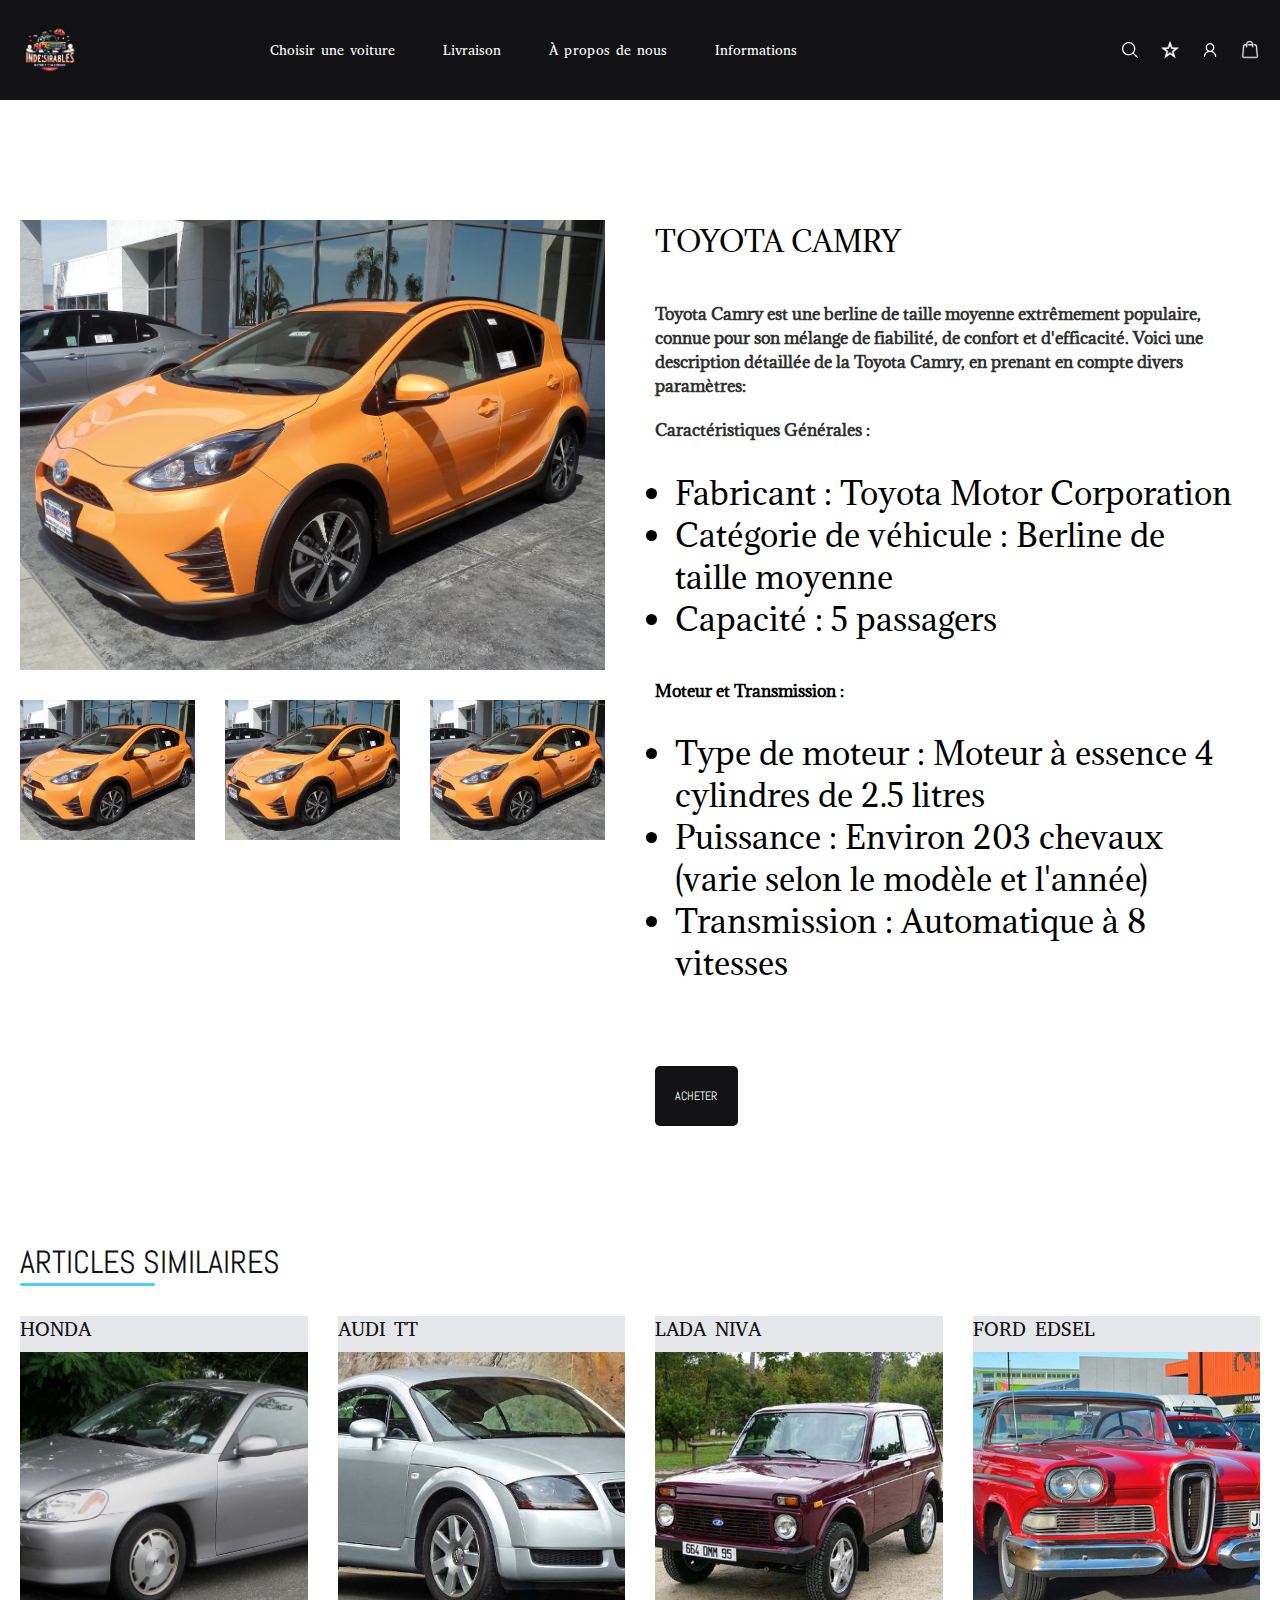
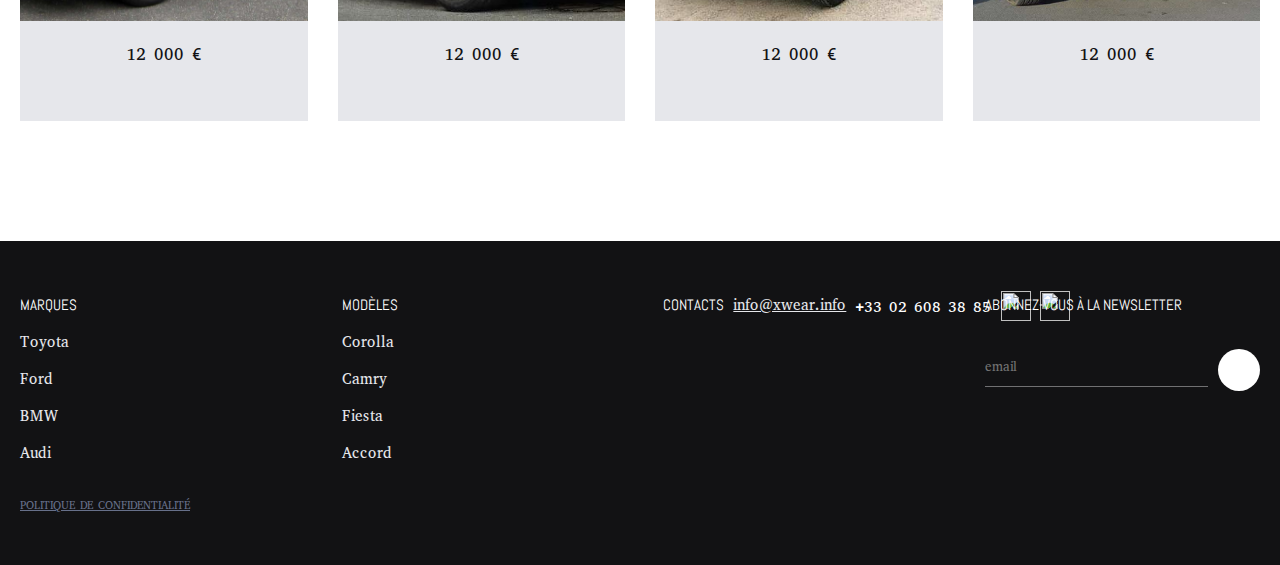
==== commit 116d06aa: "add hover effect to the car image" ====
--- a/Toyota-Prius.html
+++ b/Toyota-Prius.html
@@ -77,7 +77,6 @@
             </div>
             <div class="bouton">
               <div class="choisir-une-voiture">Acheter</div>
-              <img class="icon4" alt="" src="./public/icon-4.svg">
               
             </div>
           </div>
--- a/styles.css
+++ b/styles.css
@@ -182,7 +182,7 @@
   gap: var(--gap-11xl);
   display: flex;
   flex-direction: row;
-  align-items: flex-start;
+  align-items: stretch; /* Ensure the content aligns at the top and bottom */
   justify-content: center;
 }
 
@@ -205,6 +205,12 @@
   max-width: 100%;
   overflow: hidden;
   object-fit: cover;
+  transition: transform 0.3s ease, box-shadow 0.3s ease; /* Add transition for hover effect */
+}
+
+.img-icon:hover {
+  transform: scale(1.05); /* Scale the image slightly */
+  box-shadow: 0 4px 8px rgba(0, 0, 0, 0.2); /* Add a shadow effect */
 }
 
 .more-imgs {
@@ -228,33 +234,42 @@
   max-width: 100%;
   overflow: hidden;
   object-fit: cover;
+  transition: transform 0.3s ease, box-shadow 0.3s ease; /* Add transition for hover effect */
+}
+
+.img-icon1:hover,
+.img-icon2:hover,
+.img-icon3:hover {
+  transform: scale(1.05); /* Scale the image slightly */
+  box-shadow: 0 4px 8px rgba(0, 0, 0, 0.2); /* Add a shadow effect */
 }
 
 .informations1 {
   flex: 1;
   display: flex;
   flex-direction: column;
-  align-items: flex-end;
-  justify-content: space-between;
+  align-items: flex-start;
+  justify-content: space-between; /* Ensure the content stretches from top to bottom */
   min-width: 433px;
-  min-height: 620px;
-  max-width: 100%;
+  max-width: 100%;
+  padding: 0 20px;
+  box-sizing: border-box;
 }
 
 .texts {
   align-self: stretch;
   display: flex;
   flex-direction: column;
-  align-items: center;
-  justify-content: flex-start;
-  gap: 22px;
+  align-items: flex-start;
+  justify-content: flex-start;
+  gap: 20px;
 }
 
 .toyota-camry {
   margin: 0;
   align-self: stretch;
   position: relative;
-  font-size: inherit;
+  font-size: 28px;
   line-height: 42px;
   text-transform: uppercase;
   font-weight: 400;
@@ -264,19 +279,21 @@
 .toyota-camry-est-container {
   margin: 0;
   align-self: stretch;
-  max-height: 120px;
   position: relative;
   font-size: var(--font-size-base);
-  line-height: 30px;
+  line-height: 1.5;
   font-family: var(--font-abyssinica-sil);
   color: var(--dark-gray);
-  display: inline-block;
 }
 
 .toyota-camry-est,
 .caractristiques-gnrales,
 .moteur-et-transmission {
   display: block;
+  margin: 20px 0 10px;
+  font-weight: bold;
+  font-size: var(--font-size-base); /* Ensure consistent size */
+  font-family: var(--font-adamina); /* Ensure consistent font */
 }
 
 .fabricant-toyota-motor-corpo,
@@ -284,7 +301,7 @@
   margin: 0;
   font-family: inherit;
   font-size: inherit;
-  padding-left: var(--padding-2xl);
+  padding-left: 20px;
 }
 
 .fabricant-toyota,
@@ -307,6 +324,12 @@
   font-size: 12px;
   color: var(--white);
   font-family: var(--font-abel);
+  cursor: pointer;
+  transition: background-color 0.3s;
+}
+
+.bouton:hover {
+  background-color: var(--blue);
 }
 
 .choisir-une-voiture {
@@ -399,6 +422,12 @@
   padding: 0 0 var(--padding-39xl);
   box-sizing: border-box;
   gap: var(--gap-5xs);
+  transition: transform 0.3s ease, box-shadow 0.3s ease; /* Add transition for hover effect */
+}
+
+.car-card:hover {
+  transform: scale(1.05); /* Scale the image slightly */
+  box-shadow: 0 4px 8px rgba(0, 0, 0, 0.2); /* Add a shadow effect */
 }
 
 .car-card1,
@@ -413,6 +442,14 @@
   padding: 0 0 var(--padding-39xl);
   box-sizing: border-box;
   gap: var(--gap-5xs);
+  transition: transform 0.3s ease, box-shadow 0.3s ease; /* Add transition for hover effect */
+}
+
+.car-card1:hover,
+.car-card2:hover,
+.car-card3:hover {
+  transform: scale(1.05); /* Scale the image slightly */
+  box-shadow: 0 4px 8px rgba(0, 0, 0, 0.2); /* Add a shadow effect */
 }
 
 .toyota-camry1,
@@ -455,6 +492,15 @@
   align-self: stretch;
   position: relative;
   flex-shrink: 0;
+  transition: transform 0.3s ease, box-shadow 0.3s ease; /* Add transition for hover effect */
+}
+
+.img-icon4:hover,
+.img-icon5:hover,
+.img-icon6:hover,
+.img-icon7:hover {
+  transform: scale(1.05); /* Scale the image slightly */
+  box-shadow: 0 4px 8px rgba(0, 0, 0, 0.2); /* Add a shadow effect */
 }
 
 /* Footer Styles */
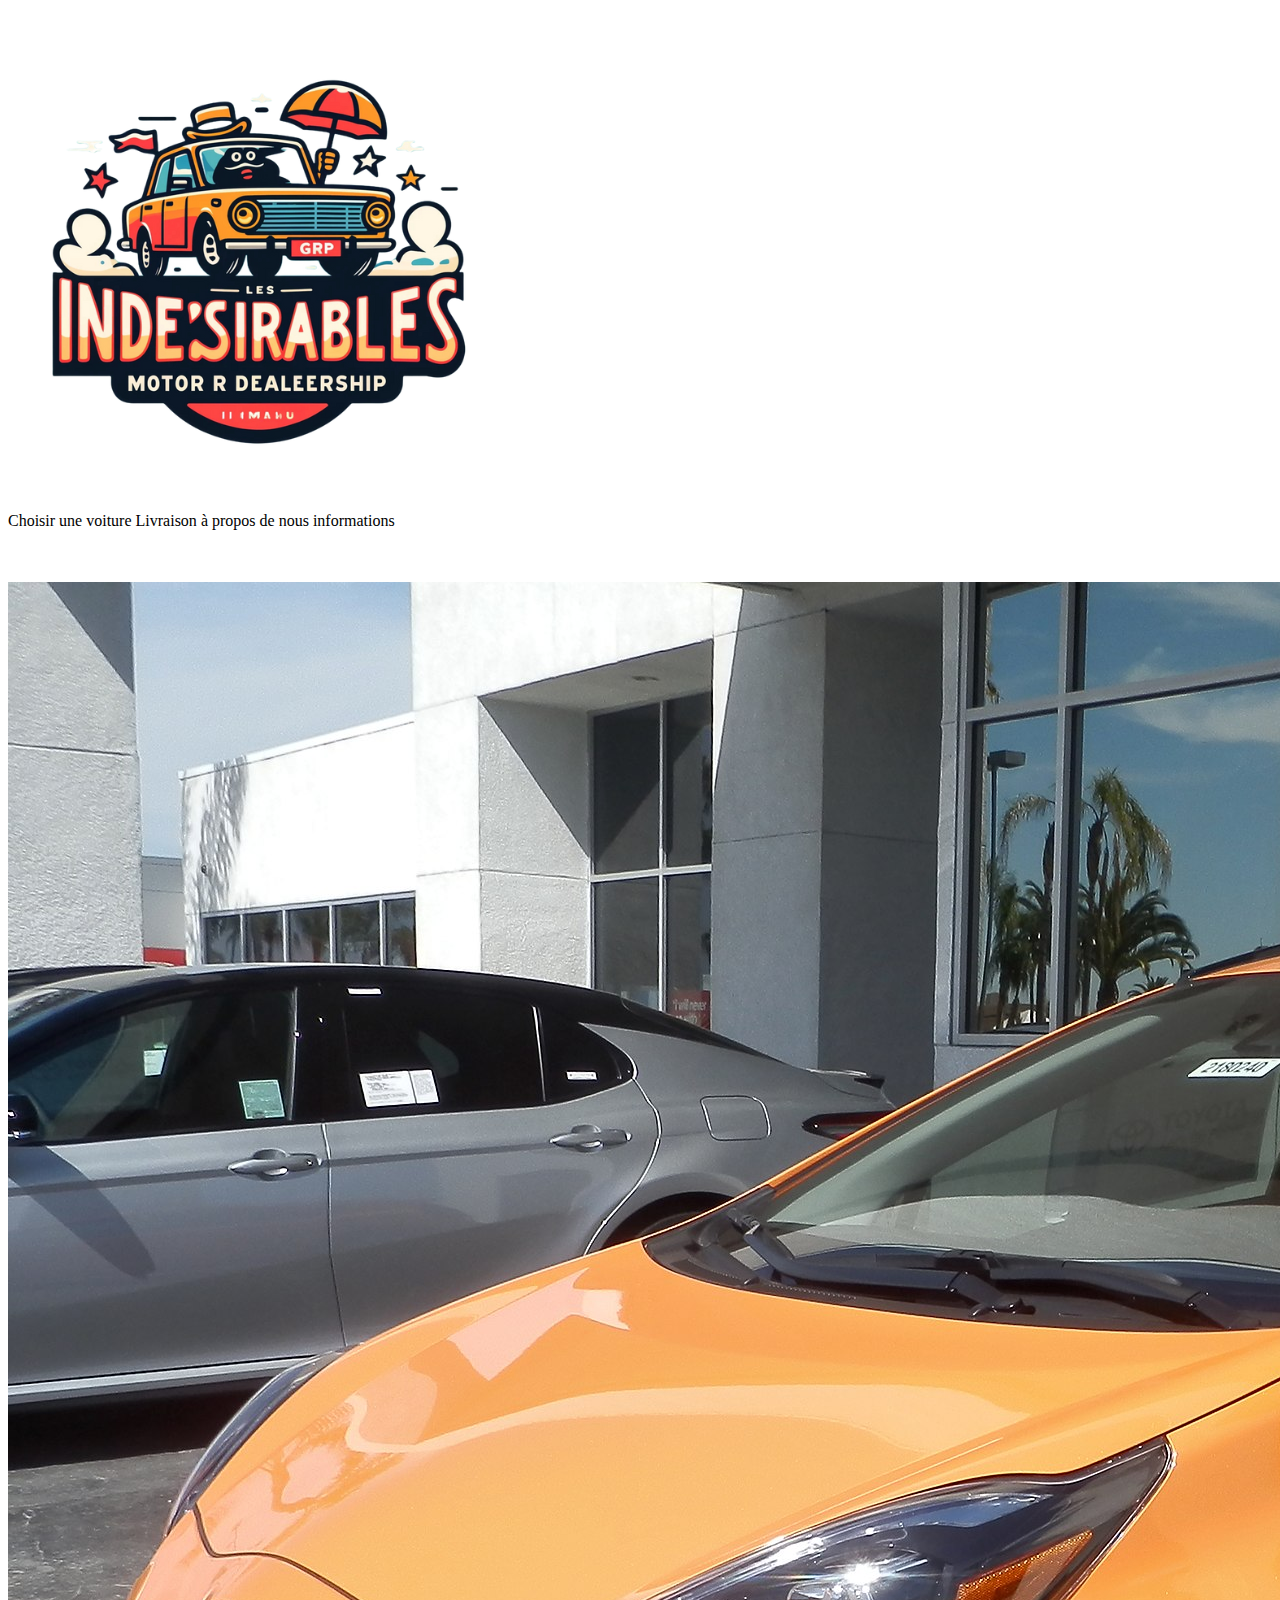
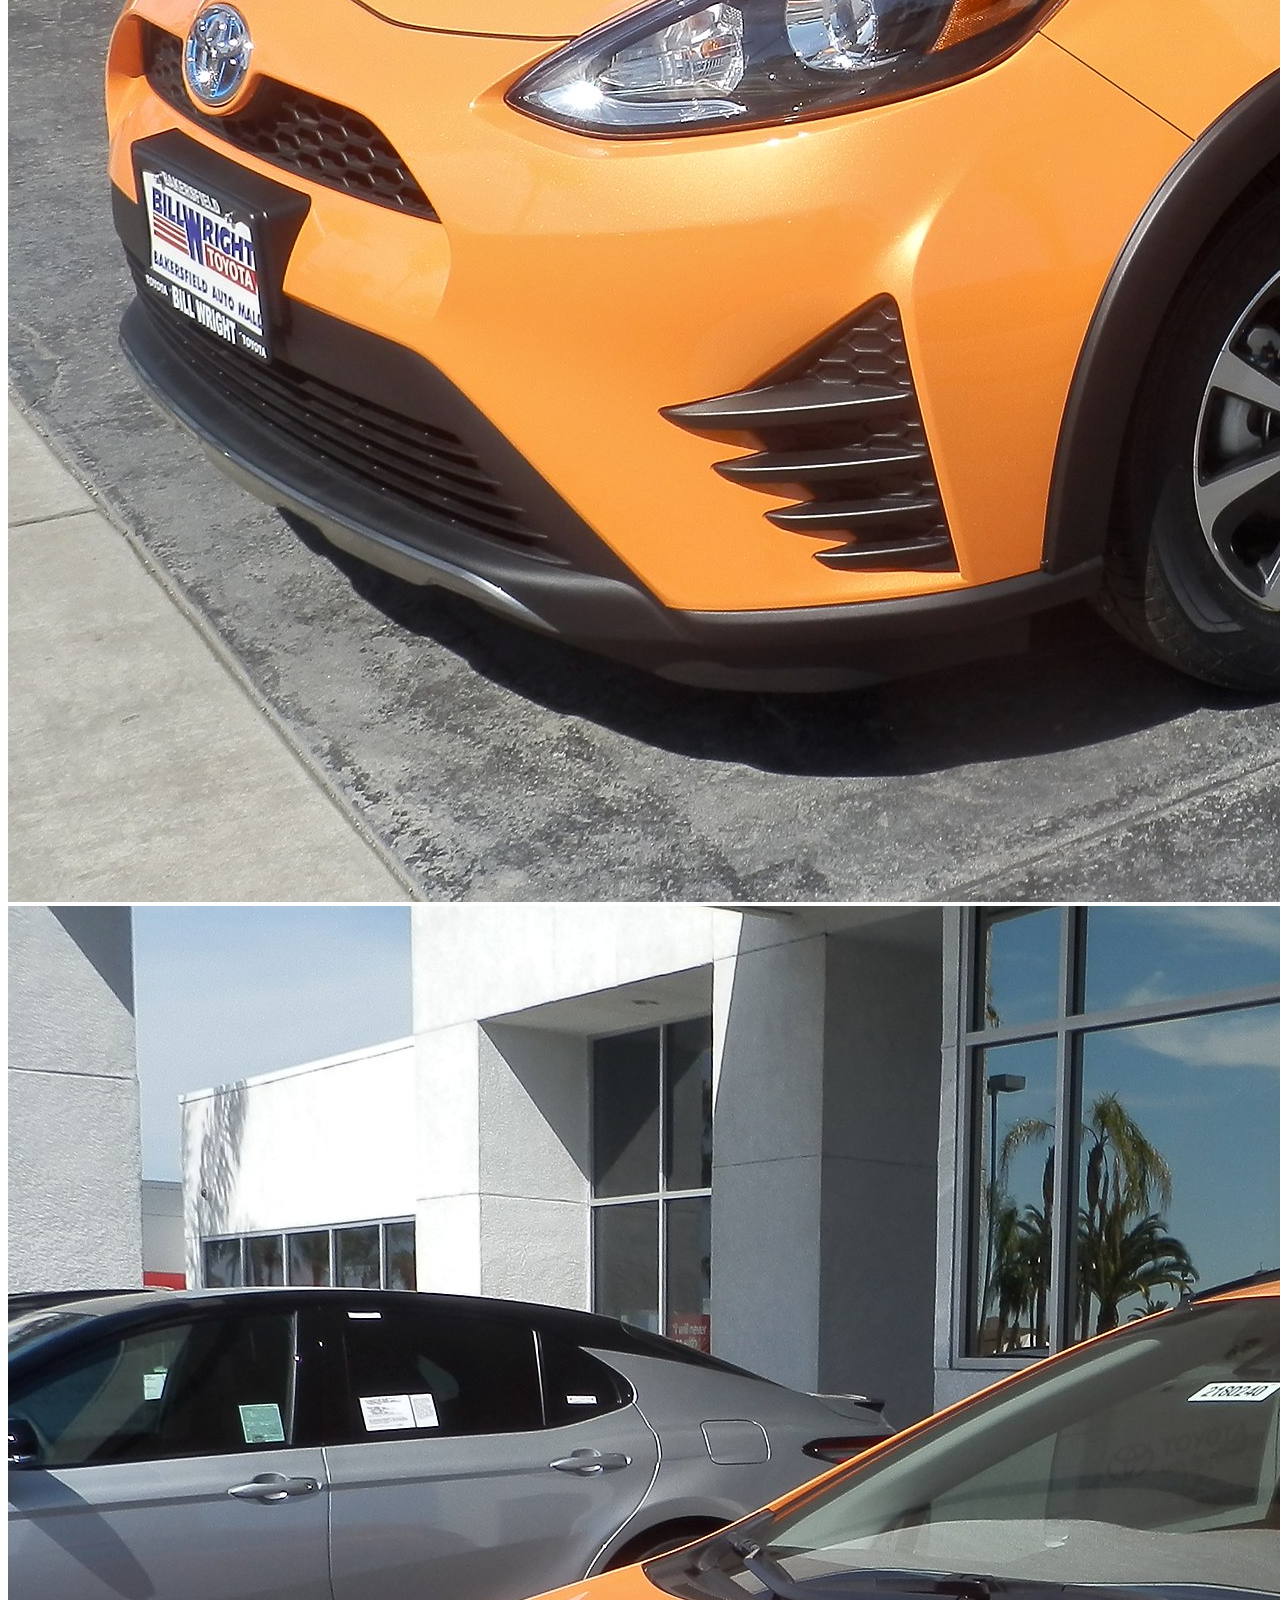
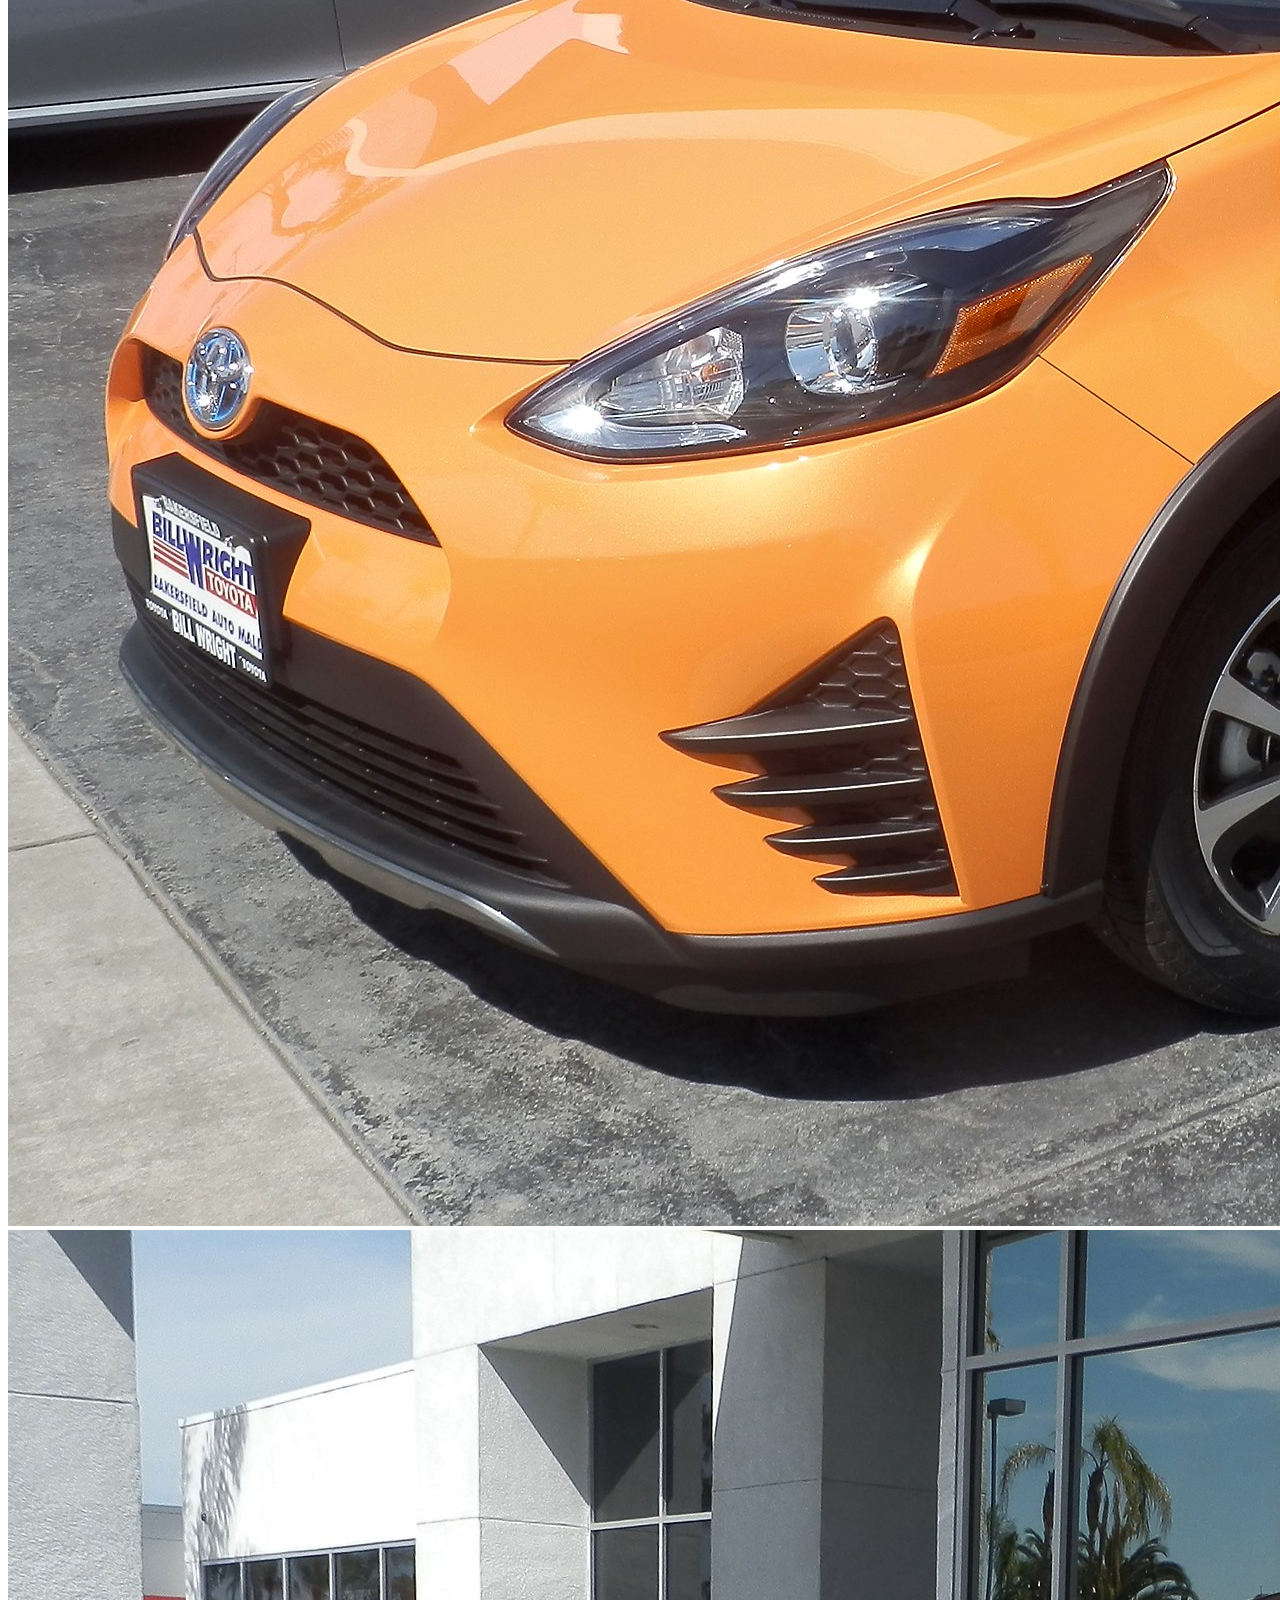
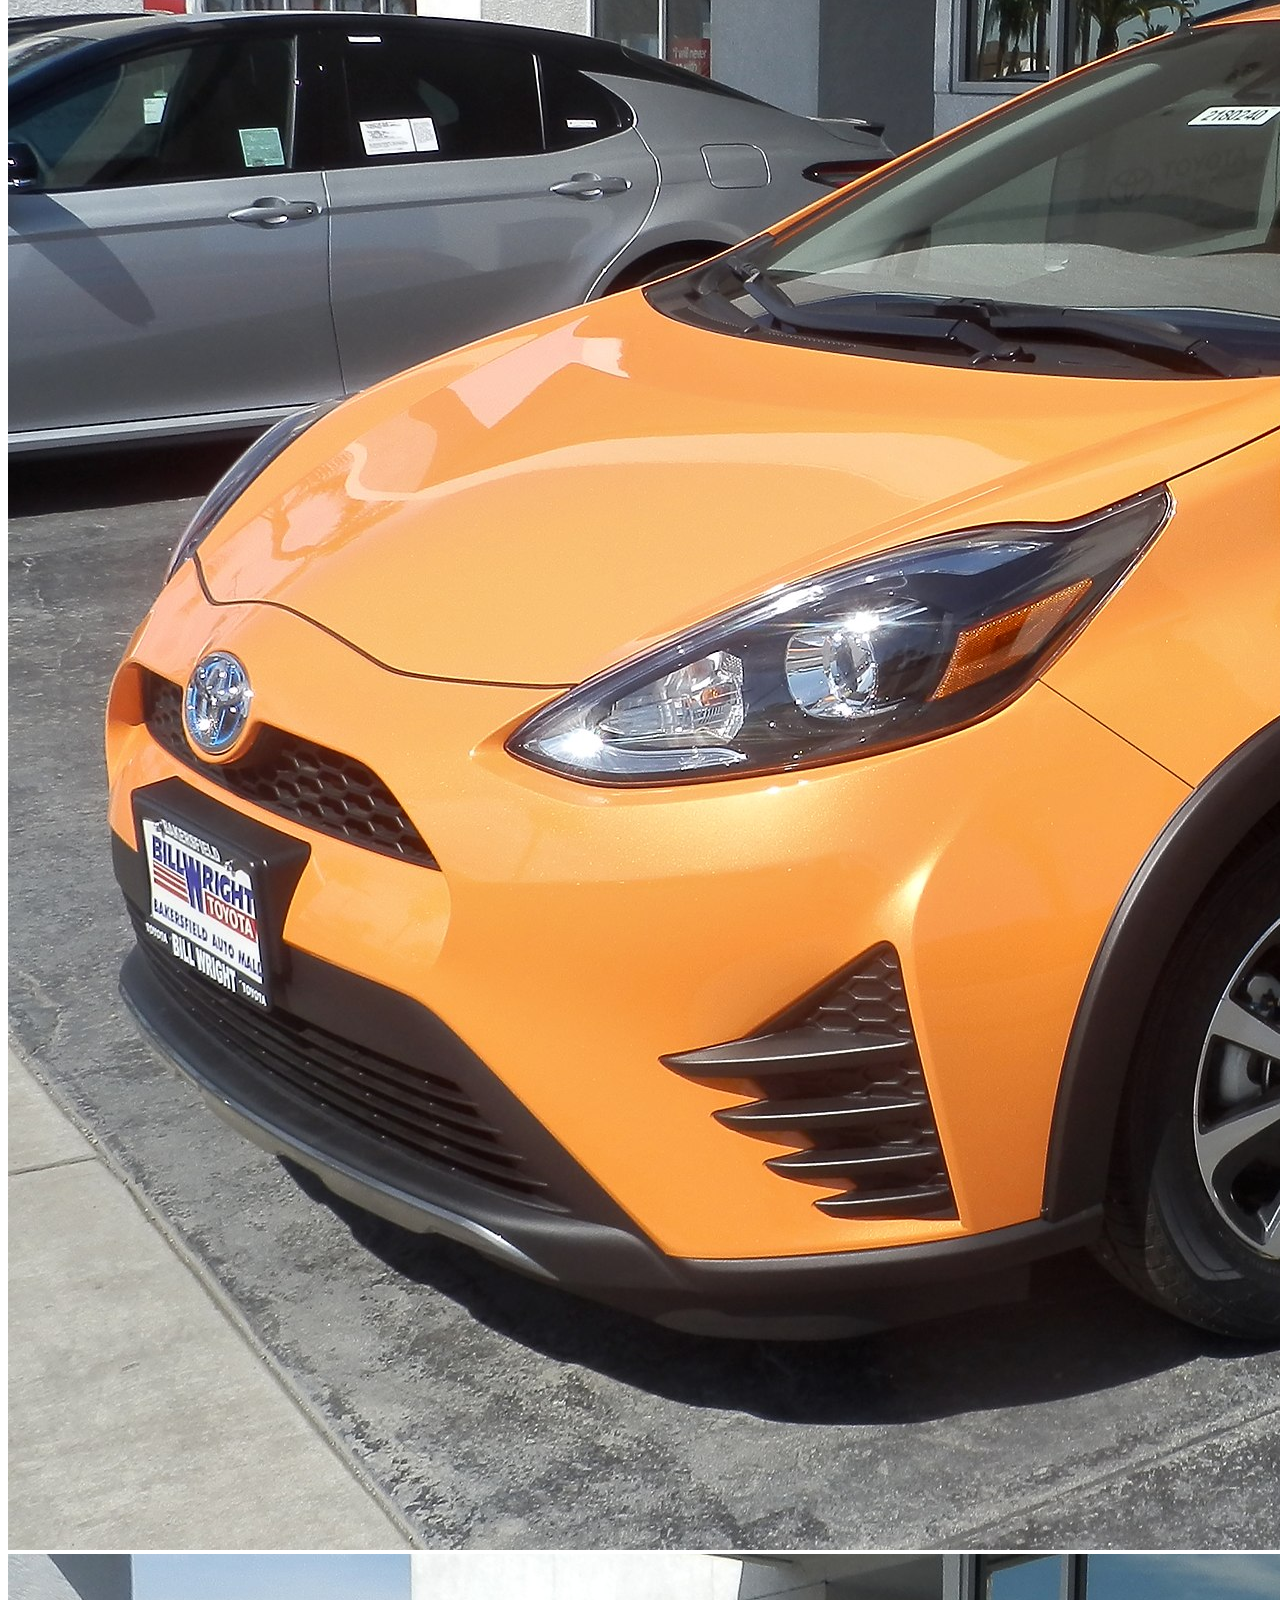
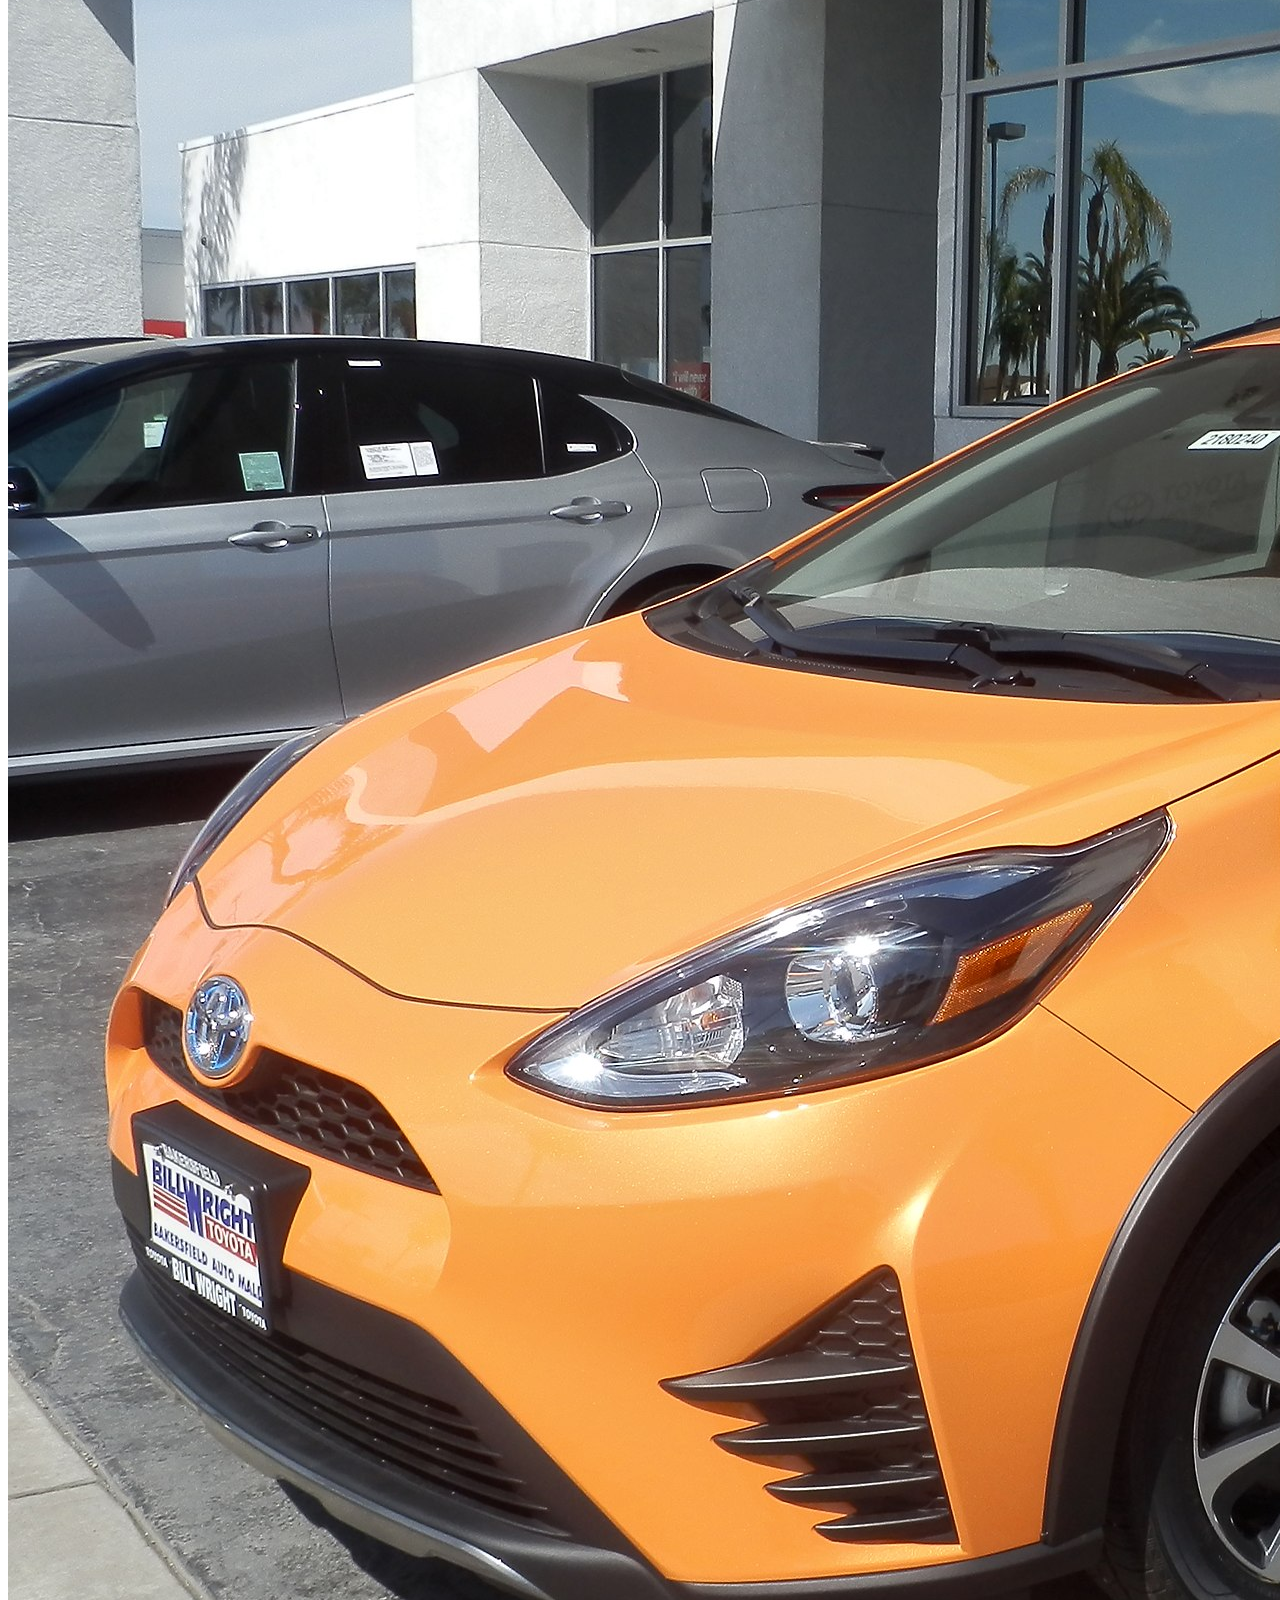
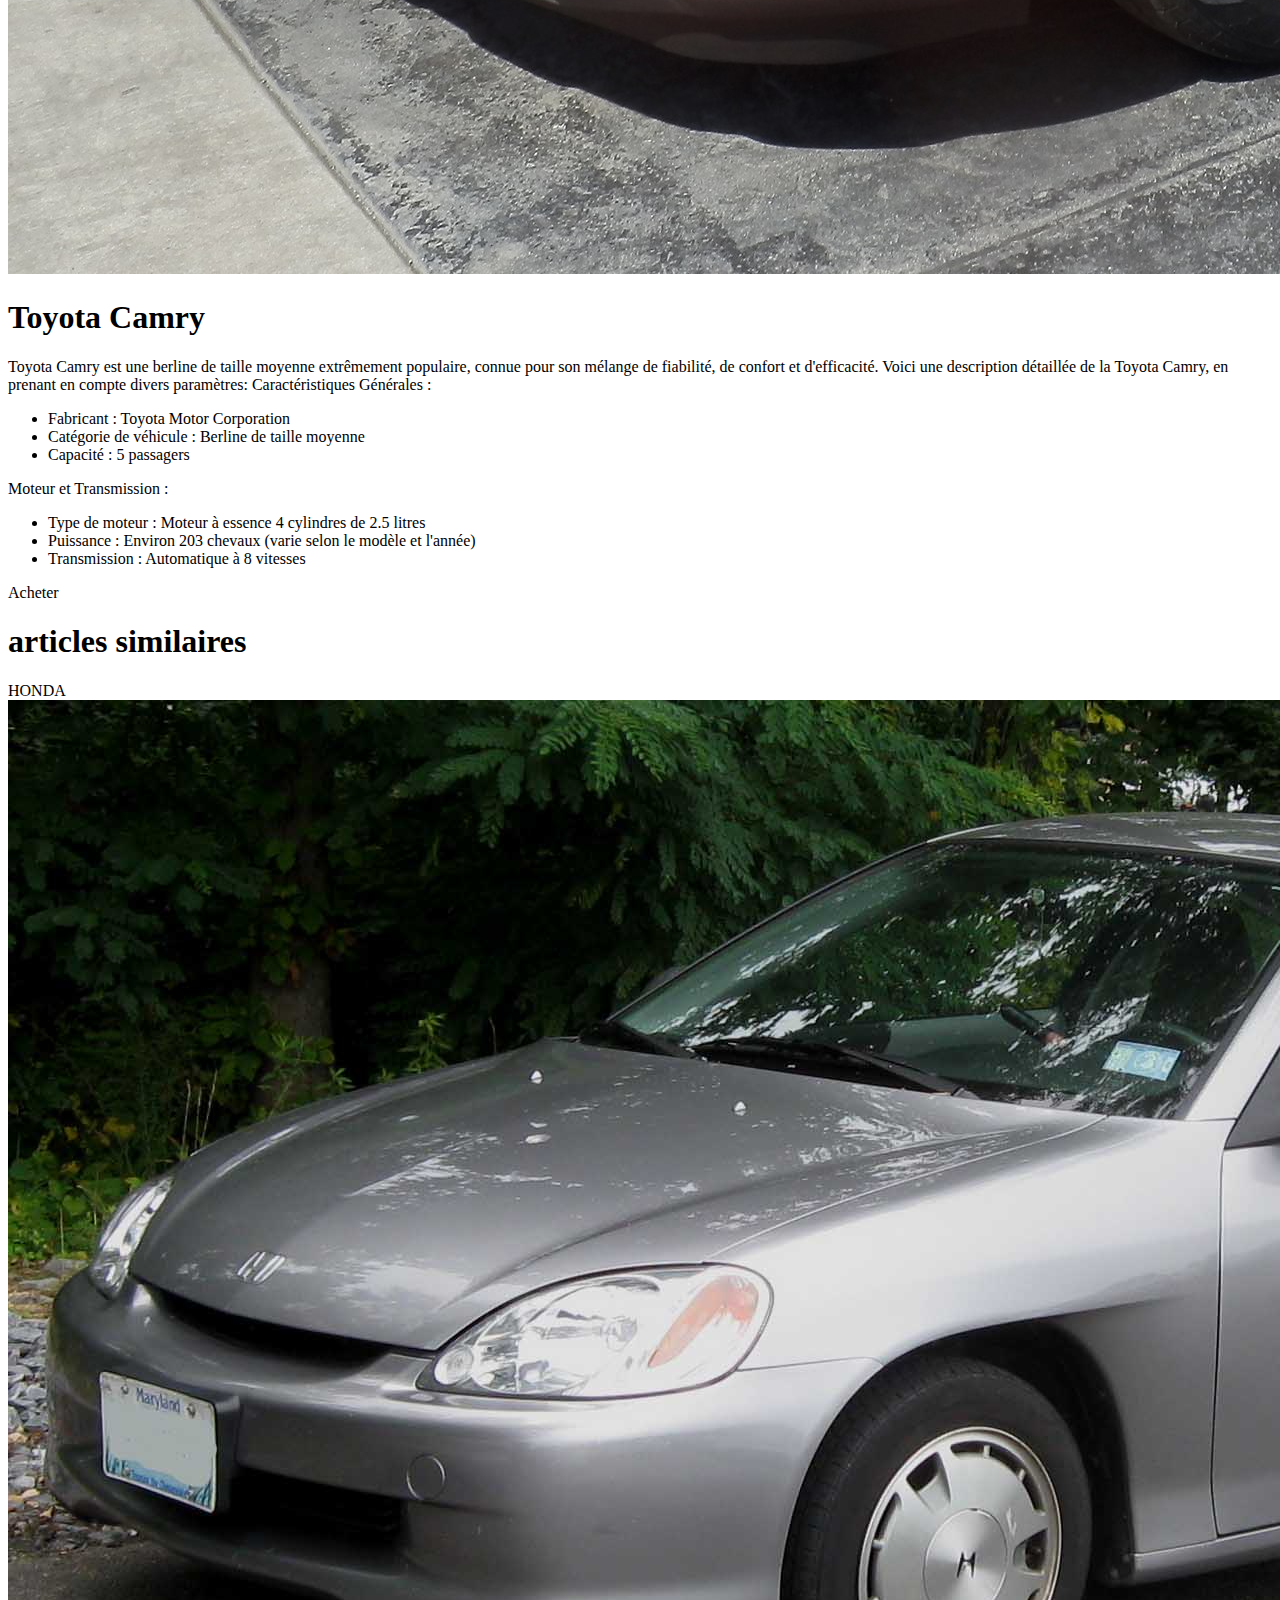
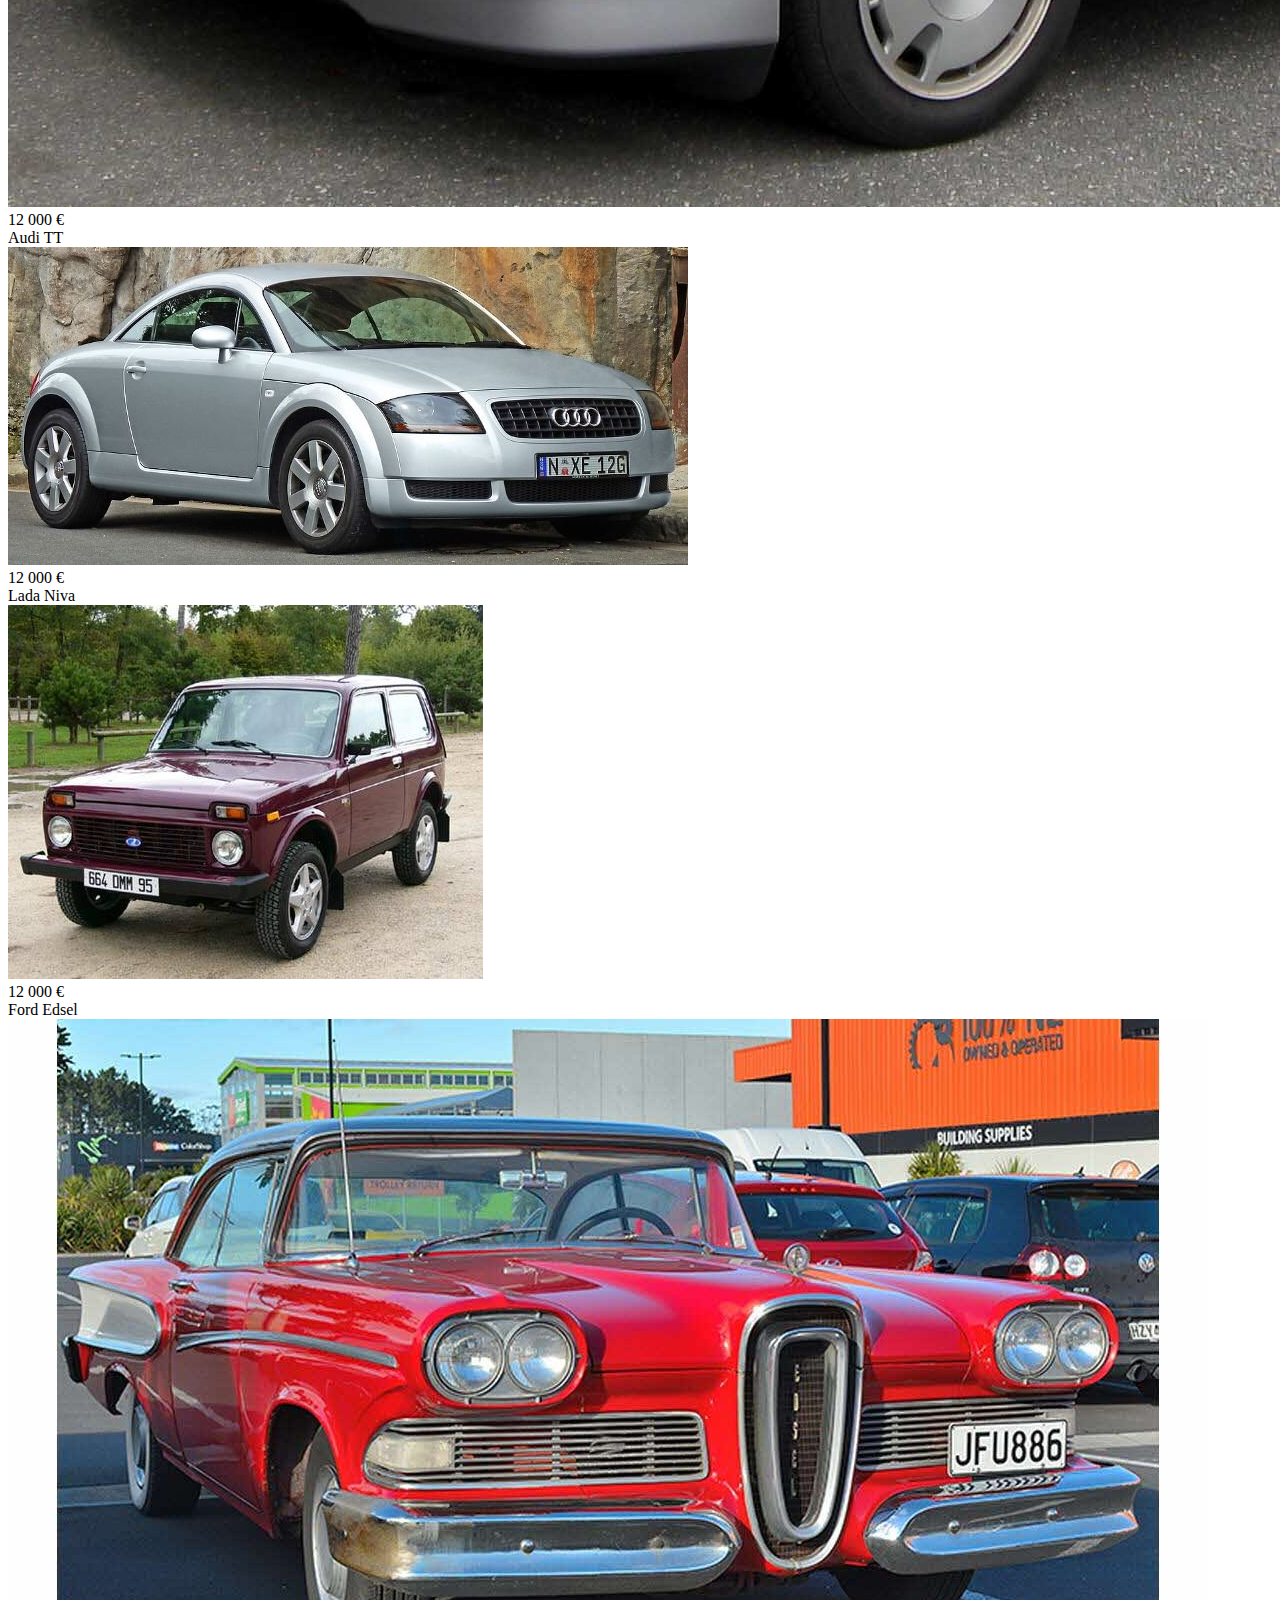
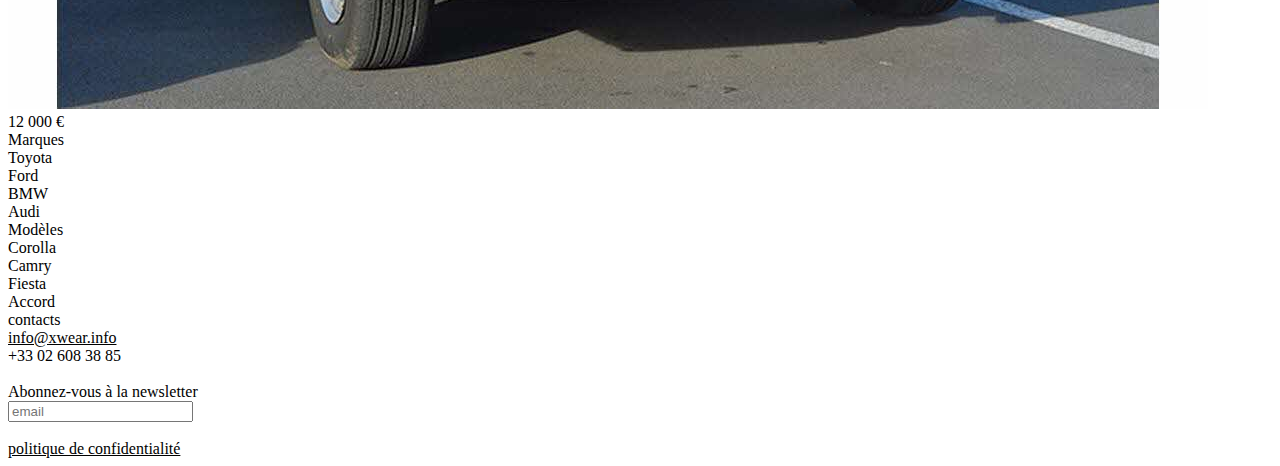
==== commit e1f4a961: "fix:headr/footer" ====
--- a/Toyota-Prius.html
+++ b/Toyota-Prius.html
@@ -1,177 +1,182 @@
 <!DOCTYPE html>
-    <html>
-    <head>
-    <meta charset="utf-8">
-    <meta name="viewport" content="initial-scale=1, width=device-width">
-    
-    
-<link rel="stylesheet"  href="./styles.css" />
-    <link rel="stylesheet" href="https://fonts.googleapis.com/css2?family=Abyssinica SIL:wght@400&display=swap" />
-<link rel="stylesheet" href="https://fonts.googleapis.com/css2?family=Adamina:wght@400&display=swap" />
-<link rel="stylesheet" href="https://fonts.googleapis.com/css2?family=Abel:wght@400&display=swap" />
-    
-    
-    
-    </head>
-    <body>
-    
-    <div class="page-detail">
-      <header class="header">
-        <img class="logo-icon" loading="lazy" alt="" src="images/logo.png">
-        
-        <div class="navigation-wrapper">
-          <div class="navigation">
-            <a class="marque">Choisir une voiture</a>
-            <a class="livraison">Livraison</a>
-            <a class="a-propos-de-container">
-              <span class="span">à </span>propos de nous
-            </a>
-            <a class="informations">informations</a>
+<html>
+
+<head>
+  <meta charset="utf-8">
+  <meta name="viewport" content="initial-scale=1, width=device-width">
+
+
+  <link rel="stylesheet" href="./styles.css" />
+  <link rel="stylesheet" href="https://fonts.googleapis.com/css2?family=Abyssinica SIL:wght@400&display=swap" />
+  <link rel="stylesheet" href="https://fonts.googleapis.com/css2?family=Adamina:wght@400&display=swap" />
+  <link rel="stylesheet" href="https://fonts.googleapis.com/css2?family=Abel:wght@400&display=swap" />
+
+
+
+</head>
+
+<body>
+
+  <div class="page-detail">
+    <header class="header">
+      <img class="logo-icon" loading="lazy" alt="" src="images/logo.png">
+
+      <div class="navigation-wrapper">
+        <div class="navigation">
+          <a class="marque">Choisir une voiture</a>
+          <a class="livraison">Livraison</a>
+          <a class="a-propos-de-container">
+            <span class="span">à </span>propos de nous
+          </a>
+          <a class="informations">informations</a>
+        </div>
+      </div>
+      <div class="icons-wrapper">
+        <div class="icons">
+          <img class="icon" loading="lazy" alt="" src="images/search.svg">
+
+          <img class="icon1" alt="" src="images/star.png">
+
+          <img class="icon2" alt="" src="images/user.png">
+
+          <img class="icon3" alt="" src="images/bag.png">
+
+        </div>
+      </div>
+    </header>
+    <section class="content-wrapper">
+      <div class="content">
+        <div class="imgs">
+          <img class="img-icon" loading="lazy" alt="" src="images/Toyota-Prius.jpg">
+
+          <div class="more-imgs">
+            <img class="img-icon1" alt="" src="images/Toyota-Prius.jpg">
+
+            <img class="img-icon2" alt="" src="images/Toyota-Prius.jpg">
+
+            <img class="img-icon3" alt="" src="images/Toyota-Prius.jpg">
+
           </div>
         </div>
-        <div class="icons-wrapper">
-          <div class="icons">
-            <img class="icon" loading="lazy" alt="" src="images/search.svg">
-            
-            <img class="icon1" alt="" src="images/star.png">
-            
-            <img class="icon2" alt="" src="images/user.png">
-            
-            <img class="icon3" alt="" src="images/bag.png">
-            
+        <div class="informations1">
+          <div class="texts">
+            <h1 class="toyota-camry">Toyota Camry</h1>
+            <p class="toyota-camry-est-container">
+              <span class="toyota-camry-est">Toyota Camry est une berline de taille moyenne extrêmement populaire,
+                connue pour son mélange de fiabilité, de confort et d'efficacité. Voici une description détaillée de la
+                Toyota Camry, en prenant en compte divers paramètres:</span>
+              <span class="caractristiques-gnrales">Caractéristiques Générales :</span>
+            <ul class="fabricant-toyota-motor-corpo">
+              <li class="fabricant-toyota">Fabricant : Toyota Motor Corporation</li>
+              <li class="catgorie-de-vhicule">Catégorie de véhicule : Berline de taille moyenne</li>
+              <li class="capacit-5">Capacité : 5 passagers</li>
+            </ul>
+            <span class="moteur-et-transmission">Moteur et Transmission :</span>
+            <ul class="type-de-moteur-moteur-esse">
+              <li class="type-de-moteur">Type de moteur : Moteur à essence 4 cylindres de 2.5 litres</li>
+              <li class="puissance-environ">Puissance : Environ 203 chevaux (varie selon le modèle et l'année)</li>
+              <li>Transmission : Automatique à 8 vitesses</li>
+            </ul>
+            </p>
+          </div>
+          <div class="bouton">
+            <div class="choisir-une-voiture">Acheter</div>
+
           </div>
         </div>
-      </header>
-      <section class="content-wrapper">
-        <div class="content">
-          <div class="imgs">
-            <img class="img-icon" loading="lazy" alt="" src="images/Toyota-Prius.jpg">
-            
-            <div class="more-imgs">
-              <img class="img-icon1" alt="" src="images/Toyota-Prius.jpg">
-              
-              <img class="img-icon2" alt="" src="images/Toyota-Prius.jpg">
-              
-              <img class="img-icon3" alt="" src="images/Toyota-Prius.jpg">
-              
+      </div>
+    </section>
+    <section class="page-detail-inner">
+      <div class="frame-parent">
+        <div class="nos-voitures-parent">
+          <h1 class="nos-voitures">articles similaires</h1>
+          <div class="underline">
+          </div>
+        </div>
+        <div class="line-1">
+          <div class="car-card">
+            <div class="toyota-camry1">HONDA</div>
+            <img class="img-icon4" alt="" src="./images/Honda Insight .jpg">
+
+            <div class="div">12 000 € </div>
+          </div>
+          <div class="car-card1">
+            <div class="toyota-camry2"> Audi TT</div>
+            <img class="img-icon5" alt="" src="./images/Audi-TT.jpg">
+
+            <div class="div1">12 000 € </div>
+          </div>
+          <div class="car-card2">
+            <div class="toyota-camry3">Lada Niva</div>
+            <img class="img-icon6" alt="" src="./images/Lada-Niva.jpg">
+
+            <div class="div2">12 000 € </div>
+          </div>
+          <div class="car-card3">
+            <div class="toyota-camry4">Ford Edsel</div>
+            <img class="img-icon7" alt="" src="./images/Ford-Edsel.jpg">
+
+            <div class="div3">12 000 € </div>
+          </div>
+        </div>
+      </div>
+    </section>
+    <footer class="footer">
+      <div class="links">
+        <div class="marques">
+          <div class="marques1">Marques</div>
+          <div class="toyota">Toyota</div>
+          <div class="ford">Ford</div>
+          <div class="bmw">BMW</div>
+          <div class="audi">Audi</div>
+        </div>
+        <div class="modle">
+          <div class="title">Modèles</div>
+          <div class="corolla">Corolla</div>
+          <div class="camry">Camry</div>
+          <div class="fiesta">Fiesta</div>
+          <div class="accord">Accord</div>
+        </div>
+        <div class="contacts">
+          <div class="contacts1">contacts</div>
+          <u class="infoxwearinfo">info@xwear.info</u>
+          <div class="div4">+33 02 608 38 85</div>
+          <div class="icons1">
+            <img class="icon5" alt="" src="./public/icon-5.svg">
+
+            <img class="icon6" alt="" src="./public/icon-6.svg">
+
+          </div>
+        </div>
+        <div class="newsletter">
+          <div class="abonnez-vous-la">Abonnez-vous à la newsletter</div>
+          <div class="email-field">
+            <div class="field-wrapper">
+              <div class="field">
+                <input class="email" placeholder="email" type="text">
+
+                <div class="underline1">
+                </div>
+              </div>
             </div>
-          </div>
-          <div class="informations1">
-            <div class="texts">
-              <h1 class="toyota-camry">Toyota Camry</h1>
-              <p class="toyota-camry-est-container">
-                <span class="toyota-camry-est">Toyota Camry est une berline de taille moyenne extrêmement populaire, connue pour son mélange de fiabilité, de confort et d'efficacité. Voici une description détaillée de la Toyota Camry, en prenant en compte divers paramètres:</span>
-                <span class="caractristiques-gnrales">Caractéristiques Générales :</span>
-                <ul class="fabricant-toyota-motor-corpo">
-                  <li class="fabricant-toyota">Fabricant : Toyota Motor Corporation</li>
-                      <li class="catgorie-de-vhicule">Catégorie de véhicule : Berline de taille moyenne</li>
-                          <li class="capacit-5">Capacité : 5 passagers</li>
-                </ul>
-                <span class="moteur-et-transmission">Moteur et Transmission :</span>
-                <ul class="type-de-moteur-moteur-esse">
-                  <li class="type-de-moteur">Type de moteur : Moteur à essence 4 cylindres de 2.5 litres</li>
-                      <li class="puissance-environ">Puissance : Environ 203 chevaux (varie selon le modèle et l'année)</li>
-                          <li>Transmission : Automatique à 8 vitesses</li>
-                </ul>
-              </p>
-            </div>
-            <div class="bouton">
-              <div class="choisir-une-voiture">Acheter</div>
-              
+            <div class="button">
+              <img class="icon7" alt="" src="./public/icon-7@2x.png">
+
             </div>
           </div>
         </div>
-      </section>
-      <section class="page-detail-inner">
-        <div class="frame-parent">
-          <div class="nos-voitures-parent">
-            <h1 class="nos-voitures">articles similaires</h1>
-            <div class="underline">
-            </div>
-          </div>
-          <div class="line-1">
-            <div class="car-card">
-              <div class="toyota-camry1">HONDA</div>
-              <img class="img-icon4" alt="" src="./images/Honda Insight .jpg">
-              
-              <div class="div">12 000 € </div>
-            </div>
-            <div class="car-card1">
-              <div class="toyota-camry2"> Audi TT</div>
-              <img class="img-icon5" alt="" src="./images/Audi-TT.jpg">
-              
-              <div class="div1">12 000 € </div>
-            </div>
-            <div class="car-card2">
-              <div class="toyota-camry3">Lada Niva</div>
-              <img class="img-icon6" alt="" src="./images/Lada-Niva.jpg">
-              
-              <div class="div2">12 000 € </div>
-            </div>
-            <div class="car-card3">
-              <div class="toyota-camry4">Ford Edsel</div>
-              <img class="img-icon7" alt="" src="./images/Ford-Edsel.jpg">
-              
-              <div class="div3">12 000 € </div>
-            </div>
-          </div>
+      </div>
+      <div class="link-wrapper">
+        <div class="link">
+          <u class="politique-de-confidentialit">politique de confidentialité</u>
         </div>
-      </section>
-      <footer class="footer">
-        <div class="links">
-          <div class="marques">
-            <div class="marques1">Marques</div>
-            <div class="toyota">Toyota</div>
-            <div class="ford">Ford</div>
-            <div class="bmw">BMW</div>
-            <div class="audi">Audi</div>
-          </div>
-          <div class="modle">
-            <div class="title">Modèles</div>
-            <div class="corolla">Corolla</div>
-            <div class="camry">Camry</div>
-            <div class="fiesta">Fiesta</div>
-            <div class="accord">Accord</div>
-          </div>
-          <div class="contacts">
-            <div class="contacts1">contacts</div>
-            <u class="infoxwearinfo">info@xwear.info</u>
-            <div class="div4">+33 02 608 38 85</div>
-            <div class="icons1">
-              <img class="icon5" alt="" src="./public/icon-5.svg">
-              
-              <img class="icon6" alt="" src="./public/icon-6.svg">
-              
-            </div>
-          </div>
-          <div class="newsletter">
-            <div class="abonnez-vous-la">Abonnez-vous à la newsletter</div>
-            <div class="email-field">
-              <div class="field-wrapper">
-                <div class="field">
-                  <input class="email" placeholder="email" type="text">
-                  
-                  <div class="underline1">
-                  </div>
-                </div>
-              </div>
-              <div class="button">
-                <img class="icon7" alt="" src="./public/icon-7@2x.png">
-                
-              </div>
-            </div>
-          </div>
-        </div>
-        <div class="link-wrapper">
-          <div class="link">
-            <u class="politique-de-confidentialit">politique de confidentialité</u>
-          </div>
-        </div>
-      </footer>
-    </div>
-    
-    
-    
-    
-    </body>
-  </html>+      </div>
+    </footer>
+  </div>
+
+
+
+
+</body>
+
+</html>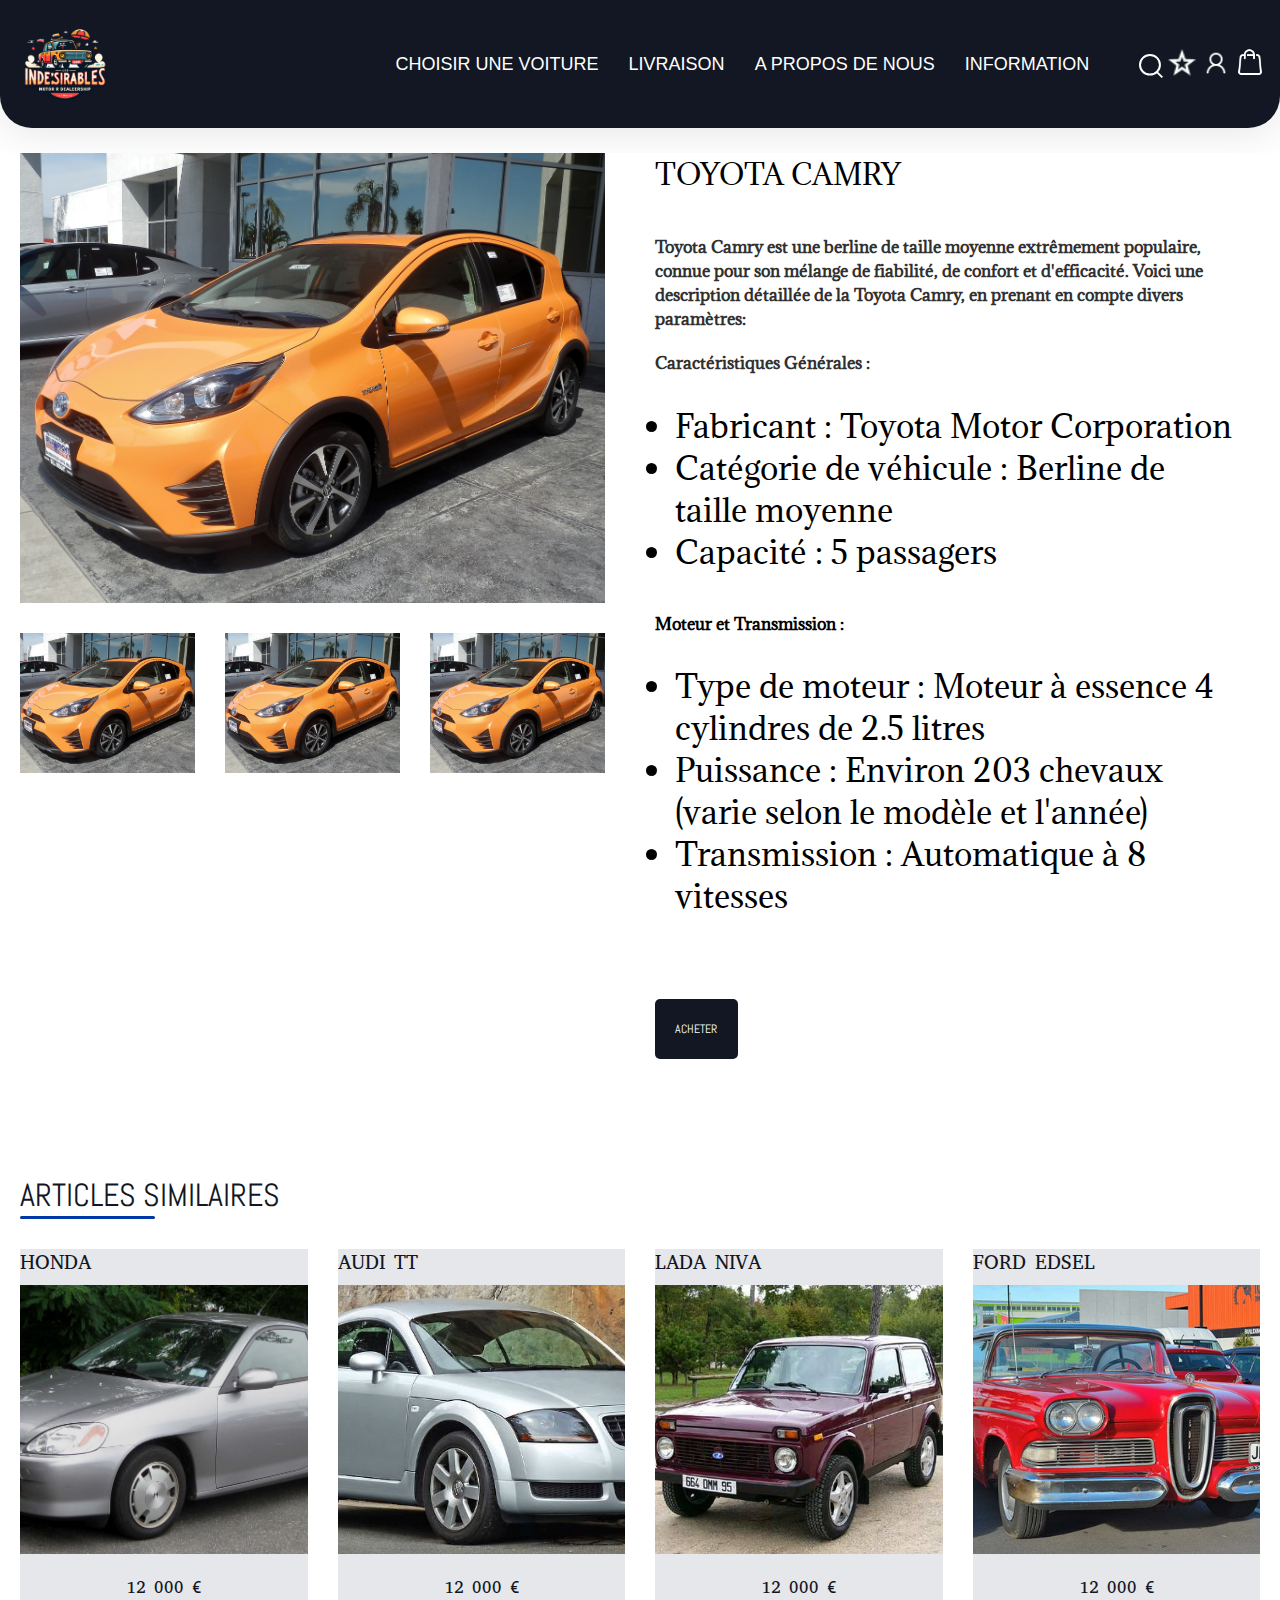
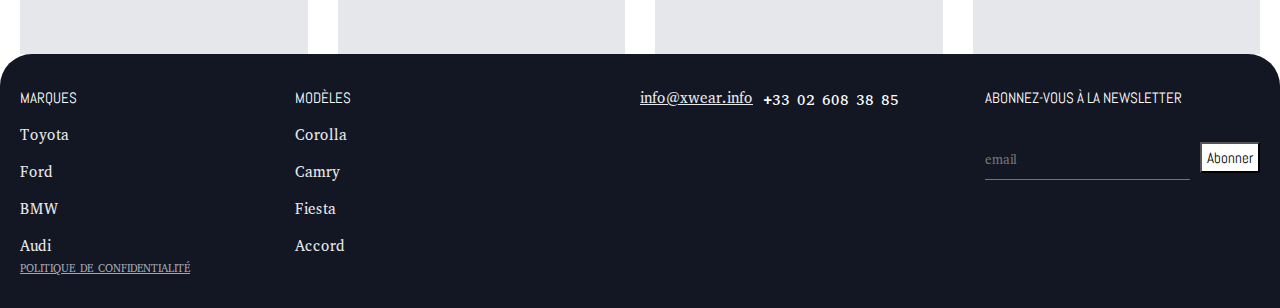
==== commit 4350f1b7: "add footer and header to all pages" ====
--- a/Toyota-Prius.html
+++ b/Toyota-Prius.html
@@ -6,7 +6,8 @@
   <meta name="viewport" content="initial-scale=1, width=device-width">
 
 
-  <link rel="stylesheet" href="./styles.css" />
+  <link rel="stylesheet" href="css/styles.css" />
+  <link rel="stylesheet" href="css/normalize.css"/>
   <link rel="stylesheet" href="https://fonts.googleapis.com/css2?family=Abyssinica SIL:wght@400&display=swap" />
   <link rel="stylesheet" href="https://fonts.googleapis.com/css2?family=Adamina:wght@400&display=swap" />
   <link rel="stylesheet" href="https://fonts.googleapis.com/css2?family=Abel:wght@400&display=swap" />
@@ -16,34 +17,69 @@
 </head>
 
 <body>
-
+  <header class="header">
+    <div class="header__container container">
+      <button aria-label="Раскрытие меню" class="header__hamburger hamburger hamburger--collapse reset-btn js-burger"
+        type="button">
+        <span class="hamburger__box">
+          <span class="hamburger__inner"></span>
+        </span>
+      </button>
+      <a class="header__logo">
+        <img src="images/logo.png" alt="logo">
+      </a>
+      <nav class="header__navigetion">
+        <div class="header__menu-wrap js-menu-wrap">
+          <ul class="reset-list header__menu">
+            <li class="header__menu-item"><a href="#" class="header__menu-link">Choisir une voiture</a></li>
+            <li class="header__menu-item"><a href="#" class="header__menu-link">Livraison</a></li>
+            <li class="header__menu-item"><a href="#" class="header__menu-link">A propos de nous</a></li>
+            <li class="header__menu-item"><a href="#" class="header__menu-link">information</a></li>
+  
+          </ul>
+        </div>
+        <div>
+          <div class="icon-wrap">
+          <button aria-label="Открыть поиск" class="reset-btn header__search-btn  js-open-search" type="button">
+            <svg width="24" height="24" viewBox="0 0 24 24" fill="none" xmlns="http://www.w3.org/2000/svg">
+              <rect width="7.56126" height="1.89031"
+                transform="matrix(0.713342 0.700816 -0.713342 0.700816 18.6064 17.3762)" fill="currentColor" />
+              <path
+                d="M20.9303 10.7726C20.9303 16.1533 16.4855 20.5452 10.9652 20.5452C5.44478 20.5452 1 16.1533 1 10.7726C1 5.39198 5.44478 1 10.9652 1C16.4855 1 20.9303 5.39198 20.9303 10.7726Z"
+                stroke="currentColor" stroke-width="2" />
+            </svg>
+          </button>
+          <img class="icon1" alt="Star Icon" src="images/star.png">
+          <img class="icon2" alt="User Icon" src="images/user.png">
+          <img class="icon3" alt="Bag Icon" src="images/bag.png">
+        </div>
+        </div>
+        <form action="/" class="header__search-form js-form" method="get">
+          <input type="text" class="header__search-input" placeholder="Qu'est-ce tu cherches?">
+          <button aria-label="поиск" class="reset-btn header__search-btn--submit  header__search-btn" type="submit">
+            <svg width="24" height="24" viewBox="0 0 24 24" fill="none" xmlns="http://www.w3.org/2000/svg">
+              <rect width="7.56126" height="1.89031"
+                transform="matrix(0.713342 0.700816 -0.713342 0.700816 18.6064 17.3762)" fill="currentColor" />
+              <path
+                d="M20.9303 10.7726C20.9303 16.1533 16.4855 20.5452 10.9652 20.5452C5.44478 20.5452 1 16.1533 1 10.7726C1 5.39198 5.44478 1 10.9652 1C16.4855 1 20.9303 5.39198 20.9303 10.7726Z"
+                stroke="currentColor" stroke-width="2" />
+            </svg>
+          </button>
+          <button aria-label="Close" class="header__close-btn reset-btn js-close-search" type="button">
+            <svg viewBox="0 0 24 24" fill="none" xmlns="http://www.w3.org/2000/svg">
+              <rect x="8.9541" y="7.30432" width="11.6645" height="2.33291" transform="rotate(45 8.9541 7.30432)"
+                fill="currentColor" />
+              <rect x="7.30469" y="15.5524" width="11.6645" height="2.33291" transform="rotate(-45 7.30469 15.5524)"
+                fill="currentColor" />
+              <circle cx="12" cy="12" r="11" stroke="currentColor" stroke-width="2" />
+            </svg>
+          </button>
+        </form>
+      </nav>
+    </div>
+  </header>
   <div class="page-detail">
-    <header class="header">
-      <img class="logo-icon" loading="lazy" alt="" src="images/logo.png">
-
-      <div class="navigation-wrapper">
-        <div class="navigation">
-          <a class="marque">Choisir une voiture</a>
-          <a class="livraison">Livraison</a>
-          <a class="a-propos-de-container">
-            <span class="span">à </span>propos de nous
-          </a>
-          <a class="informations">informations</a>
-        </div>
-      </div>
-      <div class="icons-wrapper">
-        <div class="icons">
-          <img class="icon" loading="lazy" alt="" src="images/search.svg">
-
-          <img class="icon1" alt="" src="images/star.png">
-
-          <img class="icon2" alt="" src="images/user.png">
-
-          <img class="icon3" alt="" src="images/bag.png">
-
-        </div>
-      </div>
-    </header>
+    
     <section class="content-wrapper">
       <div class="content">
         <div class="imgs">
@@ -121,59 +157,53 @@
         </div>
       </div>
     </section>
-    <footer class="footer">
-      <div class="links">
-        <div class="marques">
-          <div class="marques1">Marques</div>
-          <div class="toyota">Toyota</div>
-          <div class="ford">Ford</div>
-          <div class="bmw">BMW</div>
-          <div class="audi">Audi</div>
-        </div>
-        <div class="modle">
-          <div class="title">Modèles</div>
-          <div class="corolla">Corolla</div>
-          <div class="camry">Camry</div>
-          <div class="fiesta">Fiesta</div>
-          <div class="accord">Accord</div>
-        </div>
-        <div class="contacts">
-          <div class="contacts1">contacts</div>
-          <u class="infoxwearinfo">info@xwear.info</u>
-          <div class="div4">+33 02 608 38 85</div>
-          <div class="icons1">
-            <img class="icon5" alt="" src="./public/icon-5.svg">
-
-            <img class="icon6" alt="" src="./public/icon-6.svg">
-
-          </div>
-        </div>
-        <div class="newsletter">
-          <div class="abonnez-vous-la">Abonnez-vous à la newsletter</div>
-          <div class="email-field">
-            <div class="field-wrapper">
-              <div class="field">
-                <input class="email" placeholder="email" type="text">
-
-                <div class="underline1">
-                </div>
+  </div>
+  <footer class="footer">
+    <div class="links">
+      <div class="nav__link">
+      <div class="marques">
+        <div class="marques1">Marques</div>
+        <a href="#" class="toyota">Toyota</a>
+        <a href="#" class="ford">Ford</a>
+        <a href="#" class="bmw">BMW</a>
+        <a href="#" class="audi">Audi</a>
+      </div>
+      <div class="modle">
+        <a href="#" class="title">Modèles</a>
+        <a href="#" class="corolla">Corolla</a>
+        <a href="#" class="camry">Camry</a>
+        <a href="#" class="fiesta">Fiesta</a>
+        <a href="#" class="accord">Accord</a>
+      </div>
+
+    </div>
+      <div class="contacts">
+        <a href="mailto:info@xwear.info" class="infoxwearinfo">info@xwear.info</a>
+        <a href="tel:+33026083885" class="div4">+33 02 608 38 85</a>
+      </div>
+      <div class="newsletter">
+        <div class="abonnez-vous-la">Abonnez-vous à la newsletter</div>
+        <div class="email-field">
+          <div class="field-wrapper">
+            <div class="field">
+              <input class="email" placeholder="email" type="text">
+
+              <div class="underline1">
               </div>
             </div>
-            <div class="button">
-              <img class="icon7" alt="" src="./public/icon-7@2x.png">
-
-            </div>
-          </div>
-        </div>
-      </div>
-      <div class="link-wrapper">
-        <div class="link">
-          <u class="politique-de-confidentialit">politique de confidentialité</u>
-        </div>
-      </div>
-    </footer>
-  </div>
-
+          </div>
+          <button class="button">Abonner</button> 
+         
+
+          </div>
+        </div>
+      </div>
+    <div class="link-wrapper">
+      <div class="link">
+        <a href="#" class="politique-de-confidentialit">politique de confidentialité</a>
+      </div>
+    </div>
+  </footer>
 
 
 
--- a/css/styles.css
+++ b/css/styles.css
@@ -0,0 +1,1364 @@
+/* Global Styles */
+*,
+*::before,
+*::after {
+  box-sizing: inherit;
+}
+
+a {
+  color: inherit;
+  text-decoration: none;
+}
+
+img,
+svg {
+  max-width: 100%;
+  height: auto;
+}
+
+body {
+  min-width: 320px;
+  background-color: var(--white);
+  font-family: "Muller", sans-serif;
+  font-size: 14px;
+  line-height: 32px;
+  color: var(--black);
+}
+
+.visually-hidden {
+  position: absolute;
+  overflow: hidden;
+  clip: rect(0, 0, 0, 0);
+  width: 1px;
+  height: 1px;
+  margin: -1px;
+  padding: 0;
+  border: 0;
+}
+
+.reset-list {
+  margin: 0;
+  padding-left: 0;
+  list-style: none;
+}
+
+.reset-btn {
+  margin: 0;
+  border: none;
+  background-color: transparent;
+}
+
+
+.container {
+  max-width: 1309px;
+  margin-right: auto;
+  margin-left: auto;
+  padding-right: 15px;
+  padding-left: 15px;
+}
+
+body {
+  margin: 0;
+  line-height: normal;
+}
+
+:root {
+  /* Fonts */
+  --font-abyssinica-sil: "Abyssinica SIL";
+  --font-abel: Abel;
+  --font-adamina: Adamina;
+
+  /* Font Sizes */
+  --font-size-mini: 15px;
+  --font-size-base: 16px;
+  --font-size-lg: 18px;
+  --font-size-xl: 20px;
+  --font-size-lgi: 19px;
+  --font-size-sm: 14px;
+
+  /* Colors */
+  --white: #fff;
+  --black: #121214;
+  --grey: #67708a;
+  --stroke: #e6e7eb;
+  --blue: #49d0ff;
+  --dark-gray: #303030;
+  --black: #121723;
+  --black-light: #292E39;
+  --grey: #A1A6B4;
+  --grey-light: #D2D5DD;
+  --grey-background: #F2F2F2;
+  --grey-extralight: #E6E8EC;
+  --gold: #BB973E;
+  --gold-light: #F0D288;
+  --blue: #0039A6;
+  --red: #D52B1E;
+  --green: #079d93;
+  --violet-light: #6D31EE;
+  --violet-extralight: #AA9DFA;
+  --white-grey: #EDF0F9;
+  --white-: #FFFFFF;
+
+  /* Gaps */
+  --gap-11xl: 30px;
+  --gap-xl: 20px;
+  --gap-3xs: 10px;
+  --gap-8xs: 5px;
+  --gap-4xs: 9px;
+  --gap-5xs: 8px;
+  --gap-5xl: 24px;
+
+  /* Paddings */
+  --padding-xl: 20px;
+  --padding-39xl: 58px;
+  --padding-19xl: 38px;
+  --padding-2xl: 21px;
+}
+
+/* Header Styles */
+
+.header__container {
+  position: relative;
+  display: flex;
+  color: var(--white);
+  align-items: center;
+  justify-content: space-between;
+}
+
+.header {
+  min-height: 100px;
+  margin-bottom: 25px;
+  color: var(--white);
+  padding-top: 14px;
+  padding-bottom: 14px;
+  border-radius: 0 0 32px 32px;
+  background: var(--black);
+  background-color: var(--black);
+  box-shadow: 0 5px 40px 0 rgba(0, 0, 0, .1);
+}
+
+.icon3,
+.icon2,
+.icon1 {
+  width: 30px;
+  height: 30px;
+}
+
+.header__logo {
+  align-self: center;
+  width: 100px;
+  height: 100px;
+  margin-right: 40px;
+}
+
+.header__logo img {
+  width: 100px;
+  height: 100px;
+  box-sizing: border-box;
+}
+
+.header__navigetion {
+  display: flex;
+  align-items: center;
+}
+
+.header__menu {
+  display: flex;
+  flex-wrap: wrap;
+  justify-content: center;
+  font-size: 18px;
+  font-weight: var(--semibold);
+  line-height: 23px;
+}
+
+.header__menu-item:not(:last-child) {
+  margin-right: 30px;
+}
+
+.header__menu-item:last-child {
+  margin-right: 50px;
+}
+
+.header__search-btn {
+  flex-shrink: 0;
+  width: 24px;
+  height: 24px;
+  color: var(--white);
+}
+
+.header__menu-link {
+  position: relative;
+  outline: none;
+  text-transform: uppercase;
+}
+
+.header__menu-link::after {
+  content: "";
+  position: absolute;
+  bottom: -7px;
+  left: 0;
+  width: 100%;
+  height: 2px;
+  background-color: var(--blue);
+  transition: transform .3s;
+  transform: scaleX(0);
+}
+
+.header__menu-link:hover::after {
+  transform: scaleX(1);
+}
+
+.header__menu-link:focus:not(:hover) {
+  outline: 2px solid var(--blue);
+  outline-offset: 5px;
+}
+
+.header__menu-link:active {
+  color: var(--blue);
+}
+
+.header__menu-link:active::after {
+  color: var(--blue);
+  background-color: var(--blue);
+  transform: scaleX(1);
+}
+
+.header__search-btn,
+.header__close-btn {
+  width: 24px;
+  height: 24px;
+  padding: 0;
+  color: var(--white);
+  outline: none;
+  transition: color .3s;
+}
+
+.header__search-btn:focus:not(:hover),
+.header__close-btn:focus:not(:hover) {
+  outline: 2px solid var(--blue);
+  outline-offset: 5px;
+}
+
+.header__search-btn:active,
+.header__close-btn:active {
+  color: var(--blue);
+}
+
+/**Header Form**/
+
+.header__search-form {
+  position: absolute;
+  z-index: 14;
+  top: 6px;
+  right: 50px;
+  display: none;
+  align-items: center;
+  width: 539px;
+  padding: 15px 13px 18px 30px;
+  border-radius: 24px;
+  background: var(--black);
+  box-shadow: 0 0 20px rgba(0, 0, 0, .12);
+}
+
+.header__search-input {
+  flex-grow: 1;
+  margin-right: 14px;
+  padding-bottom: 5px;
+  border: none;
+  border-bottom: 1px solid var(--grey);
+  font-size: 18px;
+  font-weight: var(--medium);
+  line-height: 22px;
+  outline: none;
+  transition: border-color .2s;
+}
+
+.header__search-input:focus {
+  color: var(--black);
+}
+
+.header__search-input:active {
+  color: var(--white);
+}
+
+.header__search-input:hover {
+  border-color: var(--blue);
+}
+
+.header__search-input::placeholder {
+  font-size: 18px;
+  line-height: 22px;
+  transition: opacity 0.3s;
+}
+
+.header__close-btn {
+  width: 24px;
+  height: 24px;
+  cursor: pointer;
+}
+
+.header__close-btn:hover {
+  color: var(--blue);
+}
+
+.header__search-btn--submit {
+  margin-right: 20px;
+}
+
+.header__search-form.is-opened {
+  display: flex;
+  animation-name: search-open;
+  animation-duration: .3s;
+}
+
+.header__search-form.is-closed {
+  animation-name: search-close;
+  animation-duration: .3s;
+}
+
+.hamburger {
+  display: inline-block;
+  overflow: visible;
+  margin: 0;
+  border: 0;
+  background-color: transparent;
+  cursor: pointer;
+  transition-timing-function: linear;
+  transition-duration: .15s;
+  transition-property: opacity, filter;
+}
+
+.header__hamburger {
+  display: none;
+  padding: 0;
+}
+
+.hamburger:hover {
+  opacity: .7;
+}
+
+.hamburger.is-active:hover {
+  opacity: .7;
+}
+
+.hamburger.is-active .hamburger__inner,
+.hamburger.is-active .hamburger__inner::before,
+.hamburger.is-active .hamburger__inner::after {
+  background-color: var(--white);
+}
+
+.hamburger__box {
+  position: relative;
+  z-index: 3;
+  display: inline-block;
+  width: 30px;
+  height: 23px;
+}
+
+.hamburger__inner {
+  top: 50%;
+  display: block;
+  margin-top: -2px;
+}
+
+.hamburger__inner,
+.hamburger__inner::before,
+.hamburger__inner::after {
+  position: absolute;
+  width: 30px;
+  height: 3px;
+  background-color: var(--white);
+  transition-timing-function: ease;
+  transition-duration: .15s;
+  transition-property: transform;
+}
+
+.hamburger__inner::before,
+.hamburger__inner::after {
+  content: "";
+  display: block;
+}
+
+.hamburger__inner::before {
+  top: -10px;
+}
+
+.hamburger__inner::after {
+  bottom: -10px;
+}
+
+.hamburger--collapse .hamburger__inner {
+  top: auto;
+  bottom: 0;
+  transition-delay: .13s;
+  transition-timing-function: cubic-bezier(.55, .055, .675, .19);
+  transition-duration: .13s;
+}
+
+.hamburger--collapse .hamburger__inner::after {
+  top: -20px;
+  transition: top .2s .2s cubic-bezier(.33333, .66667, .66667, 1), opacity .1s linear;
+}
+
+.hamburger--collapse .hamburger__inner::before {
+  transition: top .12s .2s cubic-bezier(.33333, .66667, .66667, 1), transform .13s cubic-bezier(.55, .055, .675, .19);
+}
+
+.hamburger--collapse.is-active .hamburger__inner {
+  transition-delay: .22s;
+  transition-timing-function: cubic-bezier(.215, .61, .355, 1);
+  transform: translate3d(0, -10px, 0) rotate(-45deg);
+}
+
+.hamburger--collapse.is-active .hamburger__inner::after {
+  top: 0;
+  opacity: 0;
+  transition: top .2s cubic-bezier(.33333, 0, .66667, .33333), opacity .1s .22s linear;
+}
+
+.hamburger--collapse.is-active .hamburger__inner::before {
+  top: 0;
+  transition: top .1s .16s cubic-bezier(.33333, 0, .66667, .33333), transform .13s .25s cubic-bezier(.215, .61, .355, 1);
+  transform: rotate(-90deg);
+}
+
+.hamburger--collapse-r .hamburger__inner {
+  top: auto;
+  bottom: 0;
+  transition-delay: .13s;
+  transition-timing-function: cubic-bezier(.55, .055, .675, .19);
+  transition-duration: .13s;
+}
+
+.hamburger--collapse-r .hamburger__inner::after {
+  top: -20px;
+  transition: top .2s .2s cubic-bezier(.33333, .66667, .66667, 1), opacity .1s linear;
+}
+
+.hamburger--collapse-r .hamburger__inner::before {
+  transition: top .12s .2s cubic-bezier(.33333, .66667, .66667, 1), transform .13s cubic-bezier(.55, .055, .675, .19);
+}
+
+.hamburger--collapse-r.is-active .hamburger__inner {
+  transition-delay: .22s;
+  transition-timing-function: cubic-bezier(.215, .61, .355, 1);
+  transform: translate3d(0, -10px, 0) rotate(45deg);
+}
+
+.hamburger--collapse-r.is-active .hamburger__inner::after {
+  top: 0;
+  opacity: 0;
+  transition: top .2s cubic-bezier(.33333, 0, .66667, .33333), opacity .1s .22s linear;
+}
+
+.hamburger--collapse-r.is-active .hamburger__inner::before {
+  top: 0;
+  transition: top .1s .16s cubic-bezier(.33333, 0, .66667, .33333), transform .13s .25s cubic-bezier(.215, .61, .355, 1);
+  transform: rotate(90deg);
+}
+
+@keyframes menu-open {
+  from {
+    transform: translateX(-100%);
+  }
+
+  to {
+    transform: translateX(0);
+  }
+}
+
+@keyframes menu-close {
+  from {
+    transform: translateX(0);
+  }
+
+  to {
+    transform: translateX(-100%);
+  }
+}
+
+@keyframes search-open {
+  from {
+    opacity: 0;
+    transform: scaleX(0);
+  }
+
+  to {
+    opacity: 1;
+    transform: scaleX(1);
+  }
+}
+
+@keyframes search-close {
+  from {
+    opacity: 1;
+    transform: scaleX(1);
+  }
+
+  to {
+    opacity: 0;
+    transform:  scaleX(0);
+  }
+}
+
+
+@media (max-width: 1190px) {
+.header__menu-item:last-child {
+  margin-right: 150px;
+}
+}
+
+@media (max-width: 1024px) {
+  .header {
+    padding-top: 26px;
+    padding-bottom: 26px;
+  }
+
+  .header__hamburger {
+    position: relative;
+    z-index: 13;
+    display: inline-block;
+    width: 30px;
+    height: 23px;
+  }
+
+  .header__menu-wrap {
+    position: fixed;
+    z-index: 12;
+    top: 0;
+    left: 0;
+    display: none;
+    width: 420px;
+    height: 100vh;
+    padding: 116px 80px 40px 50px;
+    border-radius: 0 0 32px 32px;
+    background-color: var(--black);
+    box-shadow: 0 5px 40px rgba(0, 0, 0, .1);
+    transform: translateX(-100%);
+  }
+
+  .header__menu {
+    display: block;
+    overflow-y: auto;
+    height: 100%;
+    margin: 0;
+    font-size: 24px;
+    font-weight: 700;
+    line-height: 29px;
+  }
+
+  .header__menu-item:not(:last-child) {
+    margin-bottom: 60px;
+  }
+
+  .header__menu-wrap.is-active {
+    display: block;
+    transform: translateX(0);
+    animation-name: menu-open;
+    animation-duration: .3s;
+  }
+
+  .header__menu-wrap.is-closed {
+    animation-name: menu-close;
+    animation-duration: .3s;
+  }
+
+  .header__logo {
+    width: 150px;
+    height: 48px;
+    margin-right: 0;
+  }
+}
+
+
+/* Content Styles */
+.content-wrapper {
+  align-self: stretch;
+  padding: 0 var(--padding-xl);
+  box-sizing: border-box;
+  text-align: left;
+  font-size: 31px;
+  color: #000;
+  font-family: var(--font-adamina);
+  display: flex;
+  flex-direction: row;
+  align-items: flex-start;
+  justify-content: center;
+  max-width: 100%;
+}
+
+.content {
+  width: 1362px;
+  gap: var(--gap-11xl);
+  display: flex;
+  flex-direction: row;
+  align-items: stretch;
+  /* Ensure the content aligns at the top and bottom */
+  justify-content: center;
+}
+
+.imgs {
+  flex: 1;
+  flex-direction: column;
+  align-items: center;
+  min-width: 433px;
+  max-width: 100%;
+  display: flex;
+  justify-content: flex-start;
+  gap: var(--gap-11xl);
+}
+
+.img-icon {
+  height: 450px;
+  flex-shrink: 0;
+  align-self: stretch;
+  position: relative;
+  max-width: 100%;
+  overflow: hidden;
+  object-fit: cover;
+  transition: transform 0.3s ease, box-shadow 0.3s ease;
+  /* Add transition for hover effect */
+}
+
+.img-icon:hover {
+  transform: scale(1.05);
+  /* Scale the image slightly */
+  box-shadow: 0 4px 8px rgba(0, 0, 0, 0.2);
+  /* Add a shadow effect */
+}
+
+.more-imgs {
+  align-self: stretch;
+  flex-direction: row;
+  align-items: flex-start;
+  display: flex;
+  justify-content: flex-start;
+  gap: var(--gap-11xl);
+}
+
+.img-icon1,
+.img-icon2,
+.img-icon3 {
+  flex: 1;
+  max-height: 100%;
+  min-width: 151px;
+  min-height: 140px;
+  align-self: stretch;
+  position: relative;
+  max-width: 100%;
+  overflow: hidden;
+  object-fit: cover;
+  transition: transform 0.3s ease, box-shadow 0.3s ease;
+  /* Add transition for hover effect */
+}
+
+.img-icon1:hover,
+.img-icon2:hover,
+.img-icon3:hover {
+  transform: scale(1.05);
+  /* Scale the image slightly */
+  box-shadow: 0 4px 8px rgba(0, 0, 0, 0.2);
+  /* Add a shadow effect */
+}
+
+.informations1 {
+  flex: 1;
+  display: flex;
+  flex-direction: column;
+  align-items: flex-start;
+  justify-content: space-between;
+  /* Ensure the content stretches from top to bottom */
+  min-width: 433px;
+  max-width: 100%;
+  padding: 0 20px;
+  box-sizing: border-box;
+}
+
+.texts {
+  align-self: stretch;
+  display: flex;
+  flex-direction: column;
+  align-items: flex-start;
+  justify-content: flex-start;
+  gap: 20px;
+}
+
+.toyota-camry {
+  margin: 0;
+  align-self: stretch;
+  position: relative;
+  font-size: 28px;
+  line-height: 42px;
+  text-transform: uppercase;
+  font-weight: 400;
+  font-family: inherit;
+}
+
+.toyota-camry-est-container {
+  margin: 0;
+  align-self: stretch;
+  position: relative;
+  font-size: var(--font-size-base);
+  line-height: 1.5;
+  font-family: var(--font-abyssinica-sil);
+  color: var(--dark-gray);
+}
+
+.toyota-camry-est,
+.caractristiques-gnrales,
+.moteur-et-transmission {
+  display: block;
+  margin: 20px 0 10px;
+  font-weight: bold;
+  font-size: var(--font-size-base);
+  /* Ensure consistent size */
+  font-family: var(--font-adamina);
+  /* Ensure consistent font */
+}
+
+.fabricant-toyota-motor-corpo,
+.type-de-moteur-moteur-esse {
+  margin: 0;
+  font-family: inherit;
+  font-size: inherit;
+  padding-left: 20px;
+}
+
+.fabricant-toyota,
+.catgorie-de-vhicule,
+.capacit-5,
+.puissance-environ,
+.type-de-moteur {
+  margin-bottom: 0;
+}
+
+.bouton {
+  border-radius: 5px;
+  background-color: var(--black);
+  display: flex;
+  flex-direction: row;
+  align-items: center;
+  justify-content: center;
+  padding: var(--padding-xl);
+  gap: var(--gap-xl);
+  font-size: 12px;
+  color: var(--white);
+  font-family: var(--font-abel);
+  cursor: pointer;
+  transition: background-color 0.3s;
+}
+
+.bouton:hover {
+  background-color: var(--blue);
+}
+
+.choisir-une-voiture {
+  position: relative;
+  line-height: 20px;
+  text-transform: uppercase;
+  display: inline-block;
+  min-width: 43px;
+}
+
+.icon4 {
+  height: 9.6px;
+  width: 5.6px;
+  position: relative;
+  object-fit: contain;
+}
+
+/* Similar Articles Styles */
+.page-detail-inner {
+  align-self: stretch;
+  flex-direction: row;
+  justify-content: center;
+  padding: 0 var(--padding-xl);
+  box-sizing: border-box;
+  text-align: left;
+  font-size: 32px;
+  color: var(--black);
+  font-family: var(--font-abel);
+  display: flex;
+  align-items: flex-start;
+  max-width: 100%;
+}
+
+.frame-parent {
+  width: 1362px;
+  flex-direction: column;
+  justify-content: flex-start;
+  gap: var(--gap-11xl);
+  display: flex;
+  align-items: flex-start;
+  max-width: 100%;
+}
+
+.nos-voitures-parent {
+  display: flex;
+  flex-direction: column;
+  align-items: flex-start;
+  justify-content: flex-start;
+  gap: var(--gap-8xs);
+  flex-shrink: 0;
+}
+
+.nos-voitures {
+  margin: 0;
+  position: relative;
+  font-size: inherit;
+  line-height: 32px;
+  text-transform: uppercase;
+  font-weight: 400;
+  font-family: inherit;
+}
+
+.underline {
+  width: 135px;
+  height: 3px;
+  position: relative;
+  border-radius: 4px;
+  background-color: var(--blue);
+}
+
+.line-1 {
+  align-self: stretch;
+  display: grid;
+  flex-direction: row;
+  gap: var(--gap-11xl);
+  flex-shrink: 0;
+  grid-template-columns: repeat(4, minmax(238px, 1fr));
+  text-align: center;
+  font-size: var(--font-size-xl);
+  font-family: var(--font-abyssinica-sil);
+}
+
+.car-card {
+  height: 404.8px;
+  background-color: var(--stroke);
+  display: flex;
+  flex-direction: column;
+  align-items: flex-start;
+  justify-content: flex-start;
+  padding: 0 0 var(--padding-39xl);
+  box-sizing: border-box;
+  gap: var(--gap-5xs);
+  transition: transform 0.3s ease, box-shadow 0.3s ease;
+  /* Add transition for hover effect */
+}
+
+.car-card:hover {
+  transform: scale(1.05);
+  /* Scale the image slightly */
+  box-shadow: 0 4px 8px rgba(0, 0, 0, 0.2);
+  /* Add a shadow effect */
+}
+
+.car-card1,
+.car-card2,
+.car-card3 {
+  height: 404.8px;
+  background-color: var(--stroke);
+  display: flex;
+  flex-direction: column;
+  align-items: flex-start;
+  justify-content: flex-start;
+  padding: 0 0 var(--padding-39xl);
+  box-sizing: border-box;
+  gap: var(--gap-5xs);
+  transition: transform 0.3s ease, box-shadow 0.3s ease;
+  /* Add transition for hover effect */
+}
+
+.car-card1:hover,
+.car-card2:hover,
+.car-card3:hover {
+  transform: scale(1.05);
+  /* Scale the image slightly */
+  box-shadow: 0 4px 8px rgba(0, 0, 0, 0.2);
+  /* Add a shadow effect */
+}
+
+.toyota-camry1,
+.toyota-camry2,
+.toyota-camry3,
+.toyota-camry4 {
+  height: 70px;
+  line-height: 28px;
+  text-transform: uppercase;
+  display: flex;
+  align-items: center;
+  justify-content: center;
+}
+
+.div,
+.div1,
+.div2,
+.div3 {
+  height: 50px;
+  font-size: var(--font-size-lg);
+  line-height: 28px;
+  text-transform: uppercase;
+  display: flex;
+  align-items: center;
+  justify-content: center;
+  white-space: nowrap;
+  align-self: stretch;
+  position: relative;
+  flex-shrink: 0;
+}
+
+.img-icon4,
+.img-icon5,
+.img-icon6,
+.img-icon7 {
+  height: 268.8px;
+  max-width: 100%;
+  overflow: hidden;
+  object-fit: cover;
+  align-self: stretch;
+  position: relative;
+  flex-shrink: 0;
+  transition: transform 0.3s ease, box-shadow 0.3s ease;
+  /* Add transition for hover effect */
+}
+
+.img-icon4:hover,
+.img-icon5:hover,
+.img-icon6:hover,
+.img-icon7:hover {
+  transform: scale(1.05);
+  /* Scale the image slightly */
+  box-shadow: 0 4px 8px rgba(0, 0, 0, 0.2);
+  /* Add a shadow effect */
+}
+
+/* Footer Styles */
+.footer {
+  align-self: stretch;
+  background-color: var(--black);
+  align-items: center;
+  padding: 30px var(--padding-xl);
+  box-sizing: border-box;
+  max-width: 100%;
+  border-radius:32px 32px 0 0;
+  text-align: left;
+  font-size: var(--font-size-mini);
+  color: var(--stroke);
+  font-family: var(--font-abyssinica-sil);
+  display: flex;
+  flex-direction: column;
+  justify-content: flex-start;
+  overflow: hidden;
+}
+
+.nav__link {
+  display: flex;
+ flex-direction: row;
+ flex-wrap: wrap;
+ justify-content: space-between;
+}
+
+
+.links {
+  width: 1362px;
+  flex-direction: row;
+  justify-content: space-between;
+  gap: var(--gap-xl);
+  max-width: 100%;
+  display: flex;
+  align-items: flex-start;
+}
+
+.marques {
+  width: 275px;
+  display: flex;
+  flex-direction: column;
+  align-items: flex-start;
+  justify-content: flex-start;
+  gap: var(--gap-4xs);
+}
+
+.marques1 {
+  text-transform: uppercase;
+  font-family: var(--font-abel);
+  color: var(--white);
+  min-width: 57px;
+  position: relative;
+  line-height: 28px;
+  display: inline-block;
+}
+
+.toyota,
+.ford,
+.bmw,
+.audi {
+  min-width: 46px;
+  position: relative;
+  line-height: 28px;
+  display: inline-block;
+  cursor: pointer;
+}
+
+.bmw,
+.audi {
+  min-width: 37px;
+}
+
+.audi {
+  min-width: 32px;
+}
+
+.modle {
+  width: 275px;
+  display: flex;
+  flex-direction: column;
+  align-items: flex-start;
+  justify-content: flex-start;
+  gap: var(--gap-4xs);
+}
+
+.title {
+  text-transform: uppercase;
+  font-family: var(--font-abel);
+  color: var(--white);
+  min-width: 56px;
+  position: relative;
+  line-height: 28px;
+  display: inline-block;
+}
+
+.corolla,
+.camry,
+.fiesta,
+.accord {
+  min-width: 49px;
+  position: relative;
+  line-height: 28px;
+  display: inline-block;
+}
+
+.camry,
+.fiesta,
+.accord {
+  min-width: 44px;
+}
+
+.fiesta,
+.accord {
+  min-width: 39px;
+}
+
+.accord {
+  min-width: 47px;
+}
+
+.contacts {
+  width: 275px;
+  display: flex;
+  gap: var(--gap-3xs);
+  color: var(--white);
+  flex-direction: row;
+  align-items: flex-start;
+  justify-content: flex-start;
+}
+
+.contacts1 {
+  position: relative;
+  line-height: 28px;
+  text-transform: uppercase;
+  font-family: var(--font-abel);
+  display: inline-block;
+  margin-left: 5px;
+  min-width: 60px;
+}
+
+.infoxwearinfo {
+  text-decoration: underline;
+  line-height: 28px;
+  color: var(--stroke);
+  display: inline-block;
+  min-width: 112px;
+  position: relative;
+  white-space: nowrap;
+}
+
+.div4 {
+  font-size: var(--font-size-base);
+  line-height: 32px;
+  position: relative;
+  white-space: nowrap;
+}
+
+.icon5,
+.icon6 {
+  height: 30px;
+  width: 30px;
+  position: relative;
+  min-height: 30px;
+}
+
+.icons1 {
+  display: flex;
+  flex-direction: row;
+  align-items: flex-start;
+  justify-content: flex-start;
+  gap: var(--gap-4xs);
+}
+
+.newsletter {
+  width: 275px;
+  flex-direction: column;
+  justify-content: flex-start;
+  gap: var(--gap-11xl);
+  color: var(--white);
+  font-family: var(--font-abel);
+  display: flex;
+  align-items: flex-start;
+}
+
+.abonnez-vous-la {
+  position: relative;
+  line-height: 28px;
+  text-transform: uppercase;
+}
+
+.email-field {
+  align-self: stretch;
+  flex-direction: row;
+  justify-content: flex-start;
+  gap: var(--gap-3xs);
+  display: flex;
+  align-items: flex-start;
+}
+
+.field-wrapper {
+  flex: 1;
+  padding: 4px 0 0;
+  display: flex;
+  flex-direction: column;
+  align-items: flex-start;
+  justify-content: flex-start;
+}
+
+.field {
+  align-self: stretch;
+  gap: var(--gap-8xs);
+  display: flex;
+  flex-direction: column;
+  align-items: flex-start;
+  justify-content: flex-start;
+}
+
+.email {
+  width: 100%;
+  border: 0;
+  outline: 0;
+  font-family: var(--font-abyssinica-sil);
+  font-size: 13px;
+  background-color: transparent;
+  height: 28px;
+  line-height: 28px;
+  color: rgba(255, 255, 255, 0.6);
+  text-align: left;
+  display: inline-block;
+  min-width: 134px;
+  padding: 0;
+  position: relative;
+}
+
+.underline1 {
+  height: 1px;
+  background-color: rgba(255, 255, 255, 0.4);
+  align-self: stretch;
+  position: relative;
+}
+
+.button {
+padding: 5px;
+  background-color: var(--white);
+  cursor: pointer;
+}
+
+.icon7 {
+  height: 14px;
+  width: 14px;
+  position: relative;
+  overflow: hidden;
+  flex-shrink: 0;
+  object-fit: contain;
+}
+
+.link-wrapper {
+  width: 1362px;
+  justify-content: center;
+  padding: 0 1px 0 0;
+  box-sizing: border-box;
+  max-width: 100%;
+  font-size: 11px;
+  color: var(--grey);
+  display: flex;
+  flex-direction: row;
+  align-items: flex-start;
+  justify-content: flex-start;
+}
+
+.link {
+  display: flex;
+  flex-direction: row;
+  align-items: flex-start;
+  justify-content: flex-start;
+}
+
+.politique-de-confidentialit {
+  position: relative;
+  text-decoration: underline;
+  line-height: 18px;
+  text-transform: uppercase;
+  cursor: pointer;
+}
+
+/* Page Detail Styles */
+.page-detail {
+  width: 100%;
+  position: relative;
+  background-color: var(--white);
+  align-items: flex-start;
+  gap: 120px;
+  line-height: normal;
+  letter-spacing: normal;
+  display: flex;
+  flex-direction: column;
+  justify-content: flex-start;
+  overflow: hidden;
+}
+
+@media screen and (max-width: 1200px) {
+  .navigation {
+    display: none;
+  }
+
+  .navigation-wrapper {
+    width: 0;
+  }
+
+  .header {
+    gap: 95px;
+  }
+
+  .informations1 {
+    min-height: auto;
+  }
+
+  .content,
+  .links {
+    flex-wrap: wrap;
+  }
+
+  .links {
+    justify-content: center;
+  }
+}
+
+@media screen and (max-width: 1050px) {
+  .toyota-camry {
+    font-size: 25px;
+    line-height: 34px;
+  }
+
+  .nos-voitures {
+    font-size: 26px;
+    line-height: 26px;
+  }
+
+  .line-1 {
+    justify-content: center;
+    grid-template-columns: repeat(2, minmax(238px, 413px));
+  }
+
+  .page-detail {
+    gap: 60px;
+  }
+}
+
+@media screen and (max-width: 750px) {
+  .navigation {
+    gap: var(--gap-5xl);
+  }
+
+  .header {
+    gap: 47px;
+  }
+
+  .more-imgs {
+    flex-wrap: wrap;
+  }
+
+  .imgs,
+  .informations1 {
+    min-width: 100%;
+  }
+
+  .line-1 {
+    grid-template-columns: minmax(238px, 1fr);
+  }
+
+  .page-detail {
+    gap: var(--gap-11xl);
+  }
+}
+
+@media screen and (max-width: 450px) {
+  .header {
+    gap: var(--gap-5xl);
+  }
+
+  .nos-voitures,
+  .toyota-camry {
+    font-size: var(--font-size-lgi);
+    line-height: 25px;
+  }
+
+  .nos-voitures {
+    line-height: 19px;
+  }
+
+  .toyota-camry1 {
+    font-size: var(--font-size-base);
+    line-height: 22px;
+  }
+
+  .car-card {
+    padding-bottom: var(--padding-19xl);
+    box-sizing: border-box;
+  }
+
+  .toyota-camry2 {
+    font-size: var(--font-size-base);
+    line-height: 22px;
+  }
+
+  .car-card1 {
+    padding-bottom: var(--padding-19xl);
+    box-sizing: border-box;
+  }
+
+  .toyota-camry3 {
+    font-size: var(--font-size-base);
+    line-height: 22px;
+  }
+
+  .car-card2 {
+    padding-bottom: var(--padding-19xl);
+    box-sizing: border-box;
+  }
+
+  .toyota-camry4 {
+    font-size: var(--font-size-base);
+    line-height: 22px;
+  }
+
+  .car-card3 {
+    padding-bottom: var(--padding-19xl);
+    box-sizing: border-box;
+  }
+}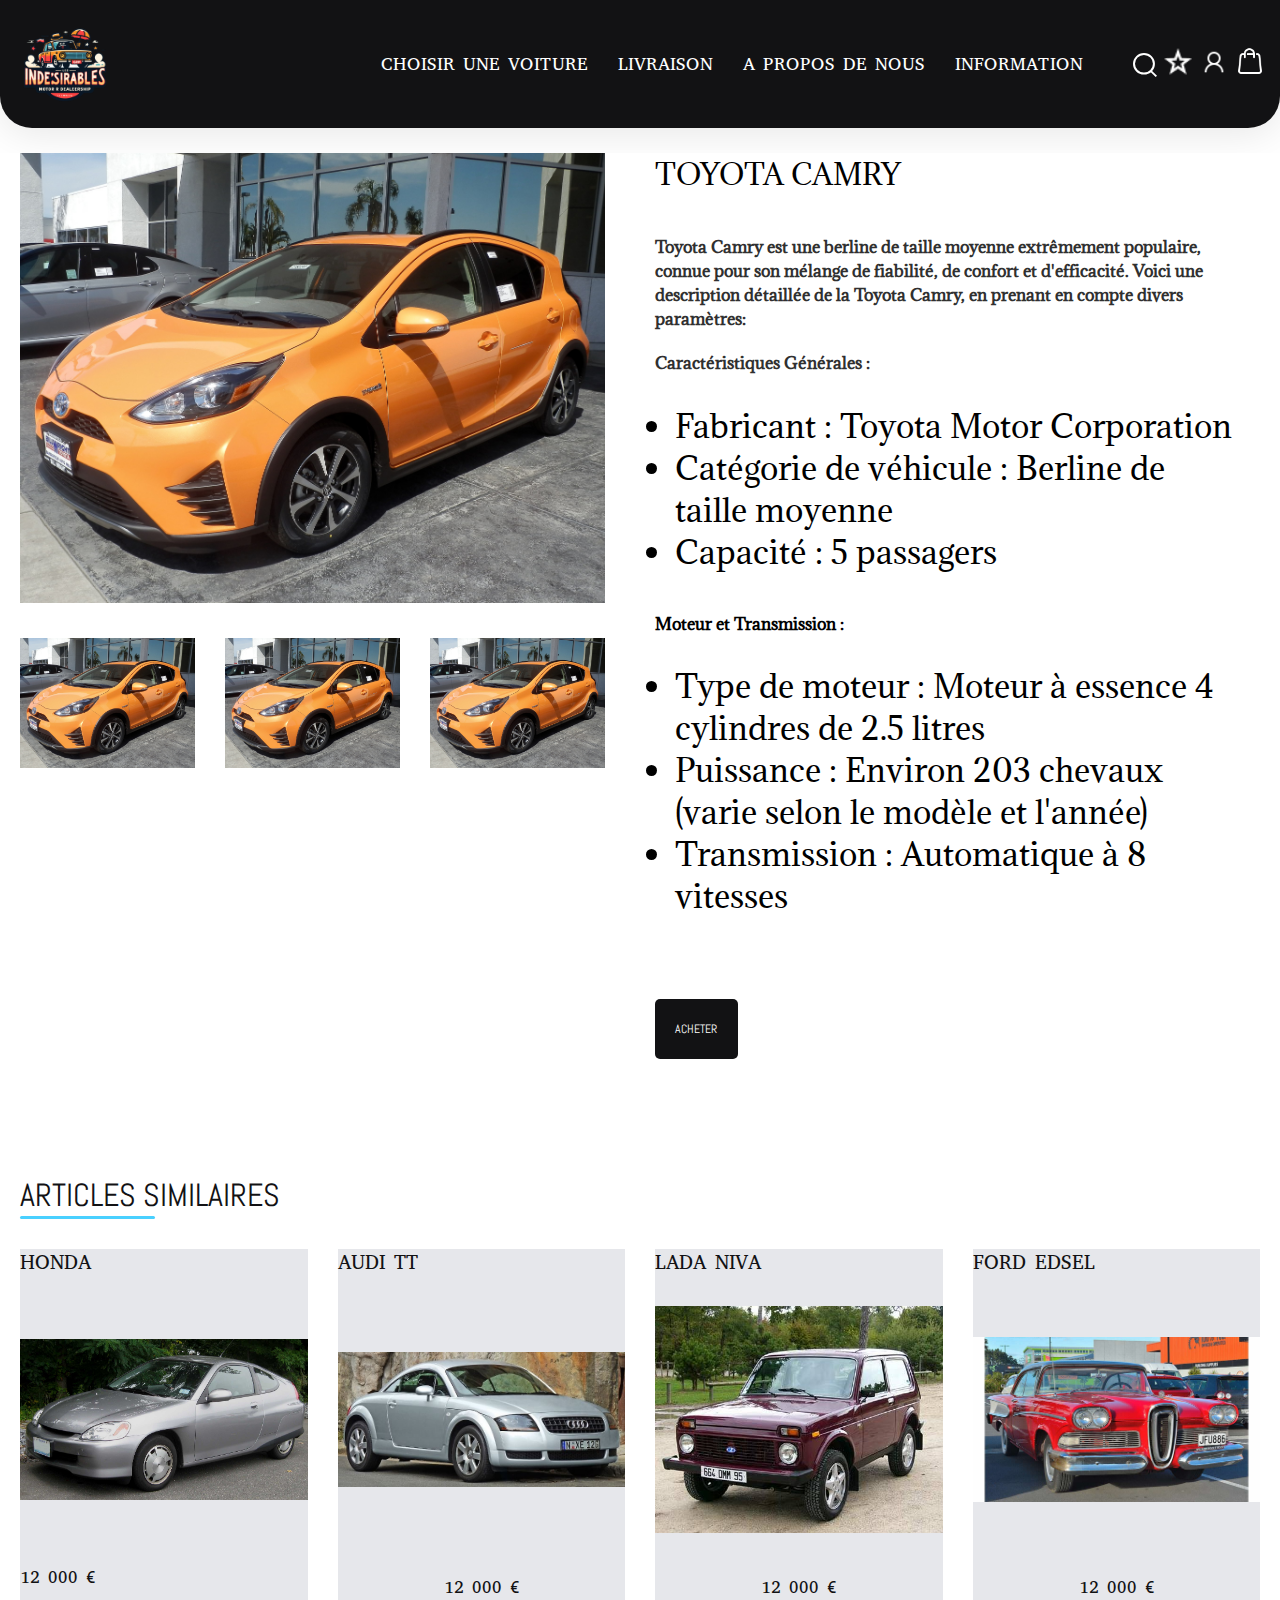
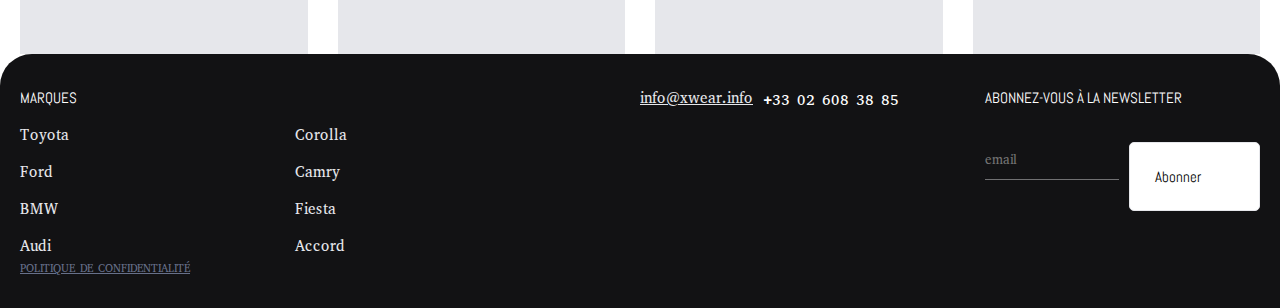
==== commit f1445cd4: "add images/NOPHOTO.jpg" ====
--- a/Toyota-Prius.html
+++ b/Toyota-Prius.html
@@ -25,8 +25,9 @@
           <span class="hamburger__inner"></span>
         </span>
       </button>
-      <a class="header__logo">
-        <img src="images/logo.png" alt="logo">
+      <a href="index.html" class="header__logo">
+        <img src="images/logo.png" alt="logo" />
+        
       </a>
       <nav class="header__navigetion">
         <div class="header__menu-wrap js-menu-wrap">
--- a/css/styles.css
+++ b/css/styles.css
@@ -48,7 +48,6 @@
   background-color: transparent;
 }
 
-
 .container {
   max-width: 1309px;
   margin-right: auto;
@@ -84,20 +83,20 @@
   --blue: #49d0ff;
   --dark-gray: #303030;
   --black: #121723;
-  --black-light: #292E39;
-  --grey: #A1A6B4;
-  --grey-light: #D2D5DD;
-  --grey-background: #F2F2F2;
-  --grey-extralight: #E6E8EC;
-  --gold: #BB973E;
-  --gold-light: #F0D288;
-  --blue: #0039A6;
-  --red: #D52B1E;
+  --black-light: #292e39;
+  --grey: #a1a6b4;
+  --grey-light: #d2d5dd;
+  --grey-background: #f2f2f2;
+  --grey-extralight: #e6e8ec;
+  --gold: #bb973e;
+  --gold-light: #f0d288;
+  --blue: #0039a6;
+  --red: #d52b1e;
   --green: #079d93;
-  --violet-light: #6D31EE;
-  --violet-extralight: #AA9DFA;
-  --white-grey: #EDF0F9;
-  --white-: #FFFFFF;
+  --violet-light: #6d31ee;
+  --violet-extralight: #aa9dfa;
+  --white-grey: #edf0f9;
+  --white-: #ffffff;
 
   /* Gaps */
   --gap-11xl: 30px;
@@ -134,12 +133,13 @@
   border-radius: 0 0 32px 32px;
   background: var(--black);
   background-color: var(--black);
-  box-shadow: 0 5px 40px 0 rgba(0, 0, 0, .1);
+  box-shadow: 0 5px 40px 0 rgba(0, 0, 0, 0.1);
 }
 
 .icon3,
 .icon2,
 .icon1 {
+  box-sizing: content-box;
   width: 30px;
   height: 30px;
 }
@@ -200,7 +200,7 @@
   width: 100%;
   height: 2px;
   background-color: var(--blue);
-  transition: transform .3s;
+  transition: transform 0.3s;
   transform: scaleX(0);
 }
 
@@ -230,7 +230,7 @@
   padding: 0;
   color: var(--white);
   outline: none;
-  transition: color .3s;
+  transition: color 0.3s;
 }
 
 .header__search-btn:focus:not(:hover),
@@ -257,7 +257,7 @@
   padding: 15px 13px 18px 30px;
   border-radius: 24px;
   background: var(--black);
-  box-shadow: 0 0 20px rgba(0, 0, 0, .12);
+  box-shadow: 0 0 20px rgba(0, 0, 0, 0.12);
 }
 
 .header__search-input {
@@ -270,7 +270,7 @@
   font-weight: var(--medium);
   line-height: 22px;
   outline: none;
-  transition: border-color .2s;
+  transition: border-color 0.2s;
 }
 
 .header__search-input:focus {
@@ -308,12 +308,12 @@
 .header__search-form.is-opened {
   display: flex;
   animation-name: search-open;
-  animation-duration: .3s;
+  animation-duration: 0.3s;
 }
 
 .header__search-form.is-closed {
   animation-name: search-close;
-  animation-duration: .3s;
+  animation-duration: 0.3s;
 }
 
 .hamburger {
@@ -324,7 +324,7 @@
   background-color: transparent;
   cursor: pointer;
   transition-timing-function: linear;
-  transition-duration: .15s;
+  transition-duration: 0.15s;
   transition-property: opacity, filter;
 }
 
@@ -334,11 +334,11 @@
 }
 
 .hamburger:hover {
-  opacity: .7;
+  opacity: 0.7;
 }
 
 .hamburger.is-active:hover {
-  opacity: .7;
+  opacity: 0.7;
 }
 
 .hamburger.is-active .hamburger__inner,
@@ -369,7 +369,7 @@
   height: 3px;
   background-color: var(--white);
   transition-timing-function: ease;
-  transition-duration: .15s;
+  transition-duration: 0.15s;
   transition-property: transform;
 }
 
@@ -390,70 +390,70 @@
 .hamburger--collapse .hamburger__inner {
   top: auto;
   bottom: 0;
-  transition-delay: .13s;
-  transition-timing-function: cubic-bezier(.55, .055, .675, .19);
-  transition-duration: .13s;
+  transition-delay: 0.13s;
+  transition-timing-function: cubic-bezier(0.55, 0.055, 0.675, 0.19);
+  transition-duration: 0.13s;
 }
 
 .hamburger--collapse .hamburger__inner::after {
   top: -20px;
-  transition: top .2s .2s cubic-bezier(.33333, .66667, .66667, 1), opacity .1s linear;
+  transition: top 0.2s 0.2s cubic-bezier(0.33333, 0.66667, 0.66667, 1), opacity 0.1s linear;
 }
 
 .hamburger--collapse .hamburger__inner::before {
-  transition: top .12s .2s cubic-bezier(.33333, .66667, .66667, 1), transform .13s cubic-bezier(.55, .055, .675, .19);
+  transition: top 0.12s 0.2s cubic-bezier(0.33333, 0.66667, 0.66667, 1), transform 0.13s cubic-bezier(0.55, 0.055, 0.675, 0.19);
 }
 
 .hamburger--collapse.is-active .hamburger__inner {
-  transition-delay: .22s;
-  transition-timing-function: cubic-bezier(.215, .61, .355, 1);
+  transition-delay: 0.22s;
+  transition-timing-function: cubic-bezier(0.215, 0.61, 0.355, 1);
   transform: translate3d(0, -10px, 0) rotate(-45deg);
 }
 
 .hamburger--collapse.is-active .hamburger__inner::after {
   top: 0;
   opacity: 0;
-  transition: top .2s cubic-bezier(.33333, 0, .66667, .33333), opacity .1s .22s linear;
+  transition: top 0.2s cubic-bezier(0.33333, 0, 0.66667, 0.33333), opacity 0.1s 0.22s linear;
 }
 
 .hamburger--collapse.is-active .hamburger__inner::before {
   top: 0;
-  transition: top .1s .16s cubic-bezier(.33333, 0, .66667, .33333), transform .13s .25s cubic-bezier(.215, .61, .355, 1);
+  transition: top 0.1s 0.16s cubic-bezier(0.33333, 0, 0.66667, 0.33333), transform 0.13s 0.25s cubic-bezier(0.215, 0.61, 0.355, 1);
   transform: rotate(-90deg);
 }
 
 .hamburger--collapse-r .hamburger__inner {
   top: auto;
   bottom: 0;
-  transition-delay: .13s;
-  transition-timing-function: cubic-bezier(.55, .055, .675, .19);
-  transition-duration: .13s;
+  transition-delay: 0.13s;
+  transition-timing-function: cubic-bezier(0.55, 0.055, 0.675, 0.19);
+  transition-duration: 0.13s;
 }
 
 .hamburger--collapse-r .hamburger__inner::after {
   top: -20px;
-  transition: top .2s .2s cubic-bezier(.33333, .66667, .66667, 1), opacity .1s linear;
+  transition: top 0.2s 0.2s cubic-bezier(0.33333, 0.66667, 0.66667, 1), opacity 0.1s linear;
 }
 
 .hamburger--collapse-r .hamburger__inner::before {
-  transition: top .12s .2s cubic-bezier(.33333, .66667, .66667, 1), transform .13s cubic-bezier(.55, .055, .675, .19);
+  transition: top 0.12s 0.2s cubic-bezier(0.33333, 0.66667, 0.66667, 1), transform 0.13s cubic-bezier(0.55, 0.055, 0.675, 0.19);
 }
 
 .hamburger--collapse-r.is-active .hamburger__inner {
-  transition-delay: .22s;
-  transition-timing-function: cubic-bezier(.215, .61, .355, 1);
+  transition-delay: 0.22s;
+  transition-timing-function: cubic-bezier(0.215, 0.61, 0.355, 1);
   transform: translate3d(0, -10px, 0) rotate(45deg);
 }
 
 .hamburger--collapse-r.is-active .hamburger__inner::after {
   top: 0;
   opacity: 0;
-  transition: top .2s cubic-bezier(.33333, 0, .66667, .33333), opacity .1s .22s linear;
+  transition: top 0.2s cubic-bezier(0.33333, 0, 0.66667, 0.33333), opacity 0.1s 0.22s linear;
 }
 
 .hamburger--collapse-r.is-active .hamburger__inner::before {
   top: 0;
-  transition: top .1s .16s cubic-bezier(.33333, 0, .66667, .33333), transform .13s .25s cubic-bezier(.215, .61, .355, 1);
+  transition: top 0.1s 0.16s cubic-bezier(0.33333, 0, 0.66667, 0.33333), transform 0.13s 0.25s cubic-bezier(0.215, 0.61, 0.355, 1);
   transform: rotate(90deg);
 }
 
@@ -497,15 +497,14 @@
 
   to {
     opacity: 0;
-    transform:  scaleX(0);
-  }
-}
-
+    transform: scaleX(0);
+  }
+}
 
 @media (max-width: 1190px) {
-.header__menu-item:last-child {
-  margin-right: 150px;
-}
+  .header__menu-item:last-child {
+    margin-right: 150px;
+  }
 }
 
 @media (max-width: 1024px) {
@@ -533,7 +532,7 @@
     padding: 116px 80px 40px 50px;
     border-radius: 0 0 32px 32px;
     background-color: var(--black);
-    box-shadow: 0 5px 40px rgba(0, 0, 0, .1);
+    box-shadow: 0 5px 40px rgba(0, 0, 0, 0.1);
     transform: translateX(-100%);
   }
 
@@ -555,12 +554,12 @@
     display: block;
     transform: translateX(0);
     animation-name: menu-open;
-    animation-duration: .3s;
+    animation-duration: 0.3s;
   }
 
   .header__menu-wrap.is-closed {
     animation-name: menu-close;
-    animation-duration: .3s;
+    animation-duration: 0.3s;
   }
 
   .header__logo {
@@ -570,7 +569,36 @@
   }
 }
 
-
+/*Hero*/
+
+/*Filter*/
+
+.filter__section {
+  display: flex;
+  flex-direction: row;
+  gap: 20px;
+}
+
+.cards {
+  display: grid;
+  grid-template-columns: repeat(3, 1fr);
+  grid-template-rows: repeat(4, 1fr);
+  padding: 20px 50px;
+  gap: 20px;
+}
+
+@media (max-width: 1024px) {
+  .filter__section {
+    flex-direction: column;
+  }
+
+  .cards {
+    grid-template-columns: 1fr;
+    grid-template-rows: none;
+    padding: 20px 50px;
+    gap: 20px;
+  }
+}
 /* Content Styles */
 .content-wrapper {
   align-self: stretch;
@@ -647,7 +675,7 @@
   position: relative;
   max-width: 100%;
   overflow: hidden;
-  object-fit: cover;
+  object-fit: contain;
   transition: transform 0.3s ease, box-shadow 0.3s ease;
   /* Add transition for hover effect */
 }
@@ -914,10 +942,10 @@
   height: 268.8px;
   max-width: 100%;
   overflow: hidden;
-  object-fit: cover;
   align-self: stretch;
   position: relative;
   flex-shrink: 0;
+  object-fit: contain;
   transition: transform 0.3s ease, box-shadow 0.3s ease;
   /* Add transition for hover effect */
 }
@@ -940,7 +968,7 @@
   padding: 30px var(--padding-xl);
   box-sizing: border-box;
   max-width: 100%;
-  border-radius:32px 32px 0 0;
+  border-radius: 32px 32px 0 0;
   text-align: left;
   font-size: var(--font-size-mini);
   color: var(--stroke);
@@ -953,11 +981,10 @@
 
 .nav__link {
   display: flex;
- flex-direction: row;
- flex-wrap: wrap;
- justify-content: space-between;
-}
-
+  flex-direction: row;
+  flex-wrap: wrap;
+  justify-content: space-between;
+}
 
 .links {
   width: 1362px;
@@ -1020,7 +1047,7 @@
 .title {
   text-transform: uppercase;
   font-family: var(--font-abel);
-  color: var(--white);
+  color: var(--black);
   min-width: 56px;
   position: relative;
   line-height: 28px;
@@ -1093,6 +1120,7 @@
 .icon6 {
   height: 30px;
   width: 30px;
+  object-fit: contain;
   position: relative;
   min-height: 30px;
 }
@@ -1174,7 +1202,7 @@
 }
 
 .button {
-padding: 5px;
+  padding: 5px;
   background-color: var(--white);
   cursor: pointer;
 }
@@ -1361,4 +1389,374 @@
     padding-bottom: var(--padding-19xl);
     box-sizing: border-box;
   }
-}+}
+
+/* HM */
+
+body {
+  margin: 0;
+  line-height: normal;
+  font-family: "Abyssinica SIL", sans-serif;
+}
+
+:root {
+  --font-abyssinica-sil: "Abyssinica SIL";
+  --font-size-sm: 14px;
+  --font-size-smi: 13px;
+  --white: #fff;
+  --stroke: #e6e7eb;
+  --grey: #67708a;
+  --black: #121214;
+  --gap-xl: 20px;
+  --padding-6xl: 25px;
+  --br-8xs: 5px;
+  --padding-8xs: 5px;
+  --padding-3xs: 10px;
+  --light-grey: #f8fafb;
+  --gap-3xs: 10px;
+  --blue: #49d0ff;
+  --color-lightgray: #ccc;
+  --gap-xs: 12px;
+  --br-881xl: 900px;
+}
+
+.icon,
+.section-title {
+  position: relative;
+}
+
+.section-title {
+  flex: 1;
+  line-height: 20px;
+  text-transform: uppercase;
+}
+
+.icon {
+  width: 20px;
+  height: 20px;
+  overflow: hidden;
+  flex-shrink: 0;
+}
+
+.title,
+.button {
+  display: flex;
+  justify-content: flex-start;
+  cursor: pointer;
+}
+
+.title {
+  align-self: stretch;
+  flex-direction: row;
+  align-items: center;
+}
+
+.button {
+  width: 100%;
+  border-radius: var(--br-8xs);
+  background-color: var(--white);
+  border: 1px solid var(--stroke);
+  box-sizing: border-box;
+  flex-direction: column;
+  align-items: flex-start;
+  padding: var(--padding-6xl);
+}
+
+.option-item {
+  align-self: stretch;
+  position: relative;
+  line-height: 20px;
+  cursor: pointer;
+}
+
+.option-item.selected {
+  color: var(--black);
+  font-weight: bold;
+}
+
+.filter-section {
+  max-width: 380px;
+}
+.filter-section,
+.text-section,
+.section-content {
+  display: flex;
+  flex-direction: column;
+  align-items: flex-start;
+  justify-content: flex-start;
+  gap: var(--gap-xl);
+}
+
+.text-section {
+  align-self: stretch;
+  font-size: var(--font-size-sm);
+  color: var(--grey);
+}
+
+.filter-section,
+.section-content {
+  border-radius: var(--br-8xs);
+  box-sizing: border-box;
+}
+
+.section-content {
+  width: 100%;
+  background-color: var(--white);
+  border: 1px solid var(--stroke);
+  padding: var(--padding-6xl);
+  display: none;
+}
+
+.filter-section {
+  position: relative;
+
+  width: 100%;
+  overflow: hidden;
+  padding: 20px;
+  text-align: left;
+  font-size: var(--font-size-smi);
+  color: var(--black);
+  font-family: var(--font-abyssinica-sil);
+}
+
+.filter-section,
+.price-range-section {
+  border-radius: var(--br-8xs);
+  box-sizing: border-box;
+}
+
+.filter-section,
+.text-section,
+.price-range-section {
+  display: flex;
+  flex-direction: column;
+  align-items: flex-start;
+  justify-content: flex-start;
+}
+
+.price-range-section {
+  width: 318px;
+  background-color: var(--white);
+  border: 1px solid var(--stroke);
+  padding: 25px;
+  gap: var(--gap-xl);
+}
+
+.div,
+.div1 {
+  position: relative;
+  line-height: 30px;
+}
+
+.div {
+  width: 60px;
+  display: inline-block;
+  flex-shrink: 0;
+}
+
+.div1 {
+  text-align: left;
+}
+
+.price-display {
+  flex: 1;
+  border-radius: var(--br-8xs);
+  background-color: var(--light-grey);
+  display: flex;
+  flex-direction: row;
+  align-items: center;
+  justify-content: center;
+  padding: var(--padding-8xs) var(--padding-3xs);
+  gap: var(--gap-3xs);
+}
+
+.range-prices {
+  align-self: stretch;
+  display: flex;
+  flex-direction: row;
+  align-items: center;
+  justify-content: flex-start;
+  gap: 9px;
+}
+
+.price-range-input {
+  width: 268px;
+  position: relative;
+  height: 17px;
+}
+
+.filter-section,
+.text-section,
+.select-box-container {
+  display: flex;
+  flex-direction: column;
+  align-items: flex-start;
+  justify-content: flex-start;
+}
+
+.text-section {
+  align-self: stretch;
+  gap: var (--gap-xl);
+  font-size: var(--font-size-sm);
+}
+
+.select-box-container {
+  width: 318px;
+  background-color: var(--white);
+  border: 1px solid var(--stroke);
+  padding: 25px;
+  gap: var(--gap-xl);
+  border-radius: var(--br-8xs);
+  box-sizing: border-box;
+}
+
+.select-option {
+  display: flex;
+  align-items: center;
+  flex-direction: row;
+  justify-content: flex-start;
+  gap: var(--gap-3xs);
+  cursor: pointer;
+}
+
+.select-box {
+  width: 23px;
+  height: 23px;
+  border-radius: var(--br-10xs);
+  background-color: var(--light-grey);
+}
+
+.option-label {
+  flex: 1;
+  line-height: 20px;
+}
+
+.select-option.selected .select-box {
+  background-color: var(--blue);
+}
+
+.circle {
+  width: 28px;
+  height: 28px;
+  border-radius: var(--br-881xl);
+  position: relative;
+  cursor: pointer;
+}
+
+.circle[data-color="multicolor"] {
+  background-image: linear-gradient(to bottom, #fe0000 14%, #fd8c00 14%, #fd8c00 28%, #ffe500 28%, #ffe500 42%, #109f0a 42%, #109f0a 56%, #0644b3 56%, #0644b3 70%, #c22edc 70%);
+}
+
+.circle[data-color="gris"] {
+  background-color: var(--color-lightgray);
+}
+
+.circle[data-color="blanc"] {
+  background-color: #fafafa;
+}
+
+.circle[data-color="bleu"] {
+  background-color: blue;
+}
+
+.circle[data-color="cyan"] {
+  background-color: #6ecfff;
+}
+
+.circle[data-color="jaune"] {
+  background-color: yellow;
+}
+
+.circle[data-color="vert"] {
+  background-color: green;
+}
+
+.circle[data-color="marron"] {
+  background-color: #754c24;
+}
+
+.circle[data-color="rouge"] {
+  background-color: red;
+}
+
+.circle[data-color="orange"] {
+  background-color: orange;
+}
+
+.circle[data-color="marron-clair"] {
+  background-color: #ceb593;
+}
+
+.circle[data-color="bordeaux"] {
+  background-color: #800020;
+}
+
+.circle[data-color="creme"] {
+  background-color: #fffdd0;
+}
+
+.circle[data-color="beige"] {
+  background-color: #dcd9cd;
+}
+
+.circle[data-color="fuschia"] {
+  background-color: violet;
+}
+
+.circle[data-color="noir"] {
+  background-color: #000;
+}
+
+.circle[data-color="rose"] {
+  background-color: pink;
+}
+
+.circle.selected {
+  border: 2px solid #000;
+}
+
+.color {
+  display: flex;
+  flex-direction: column;
+  align-items: center;
+  justify-content: center;
+}
+
+.colors {
+  display: grid;
+  grid-template-columns: repeat(3, 1fr);
+  gap: var(--gap-xs);
+  text-align: center;
+  color: var(--grey);
+  width: 100%;
+}
+
+.label {
+  margin-top: 8px;
+}
+
+/* Ajout des styles pour le bouton de réinitialisation */
+.typereini-button {
+  width: 100%;
+  height: 52px;
+  background-color: var(--white);
+  border: 1px solid var(--stroke);
+  display: flex;
+  align-items: center;
+  justify-content: center;
+  padding: 0; /* Ajustez le padding si nécessaire */
+  border-radius: var(--br-8xs);
+}
+
+.rinitialiser-les-filtres {
+  text-transform: uppercase;
+  font-size: var(--font-size-smi);
+  color: var(--black);
+}
+
+.text {
+  display: flex;
+  align-items: center;
+  justify-content: center;
+  gap: 10px;
+}
